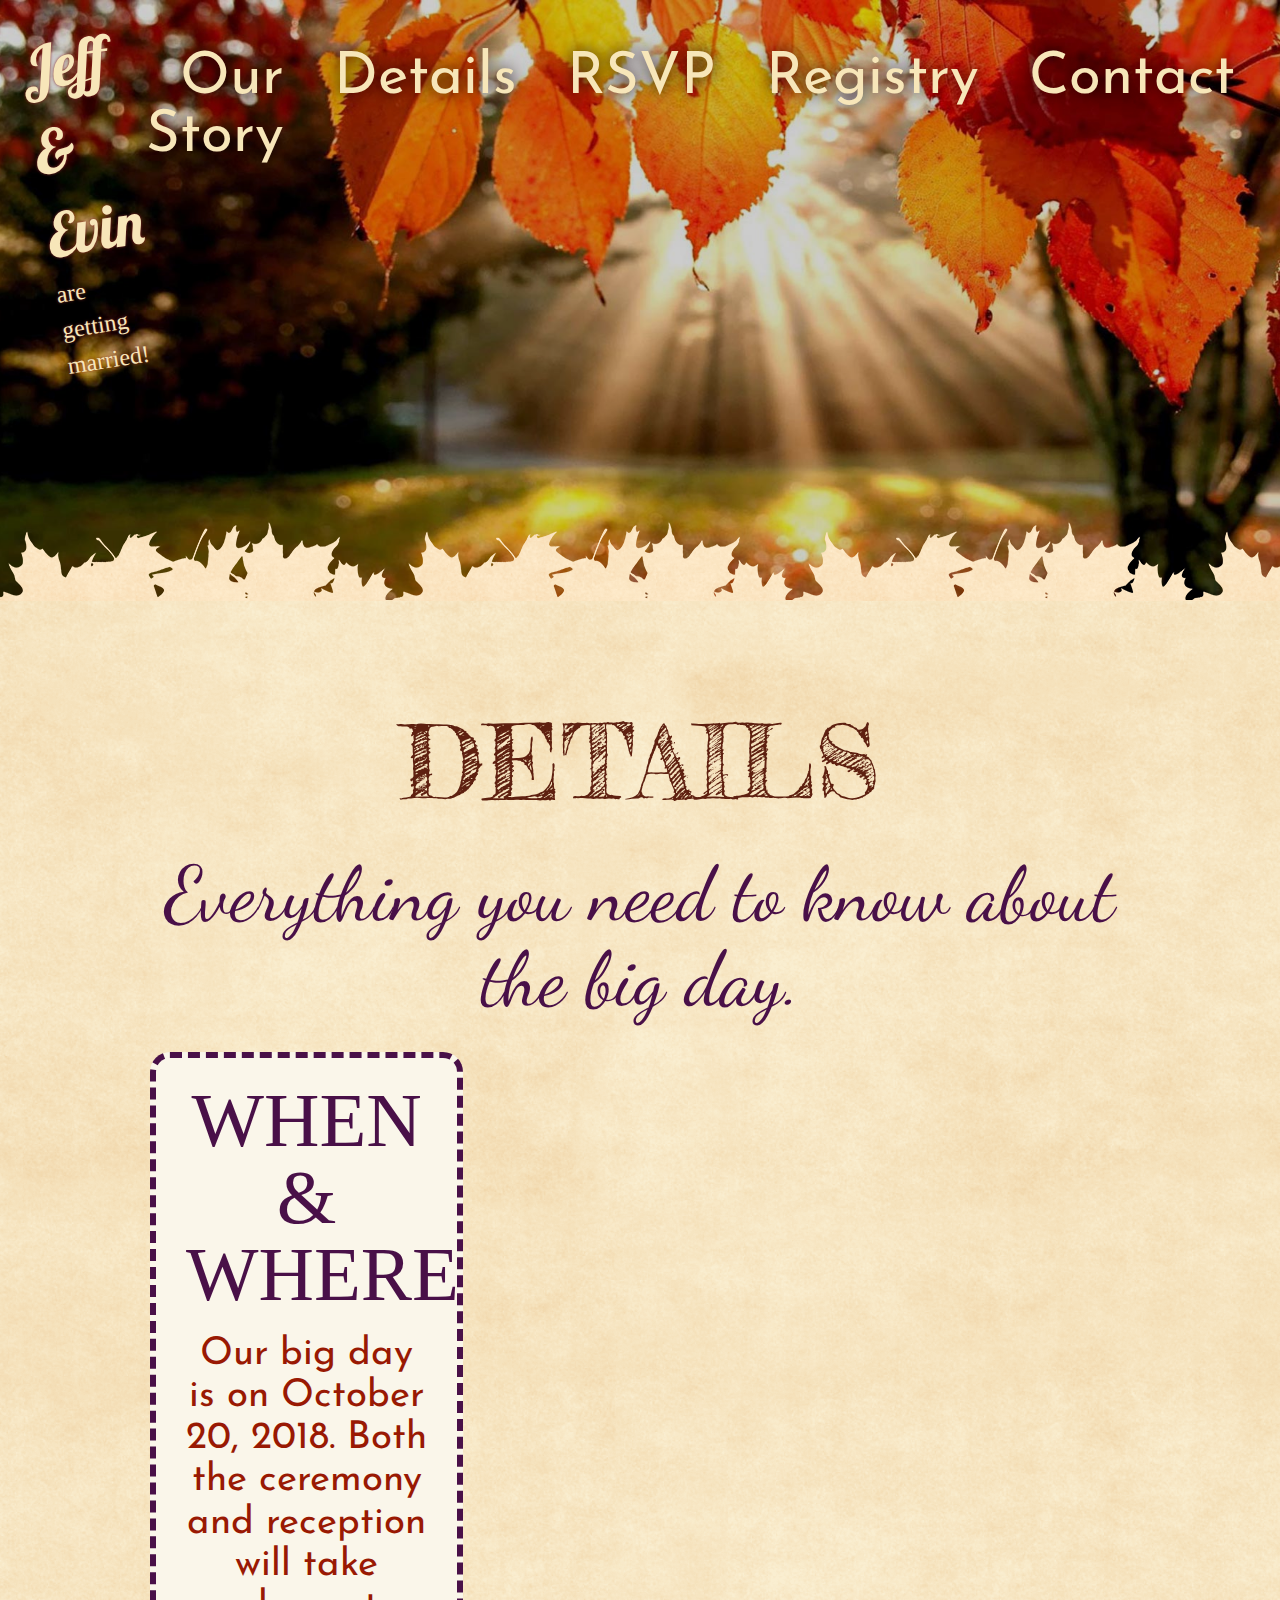
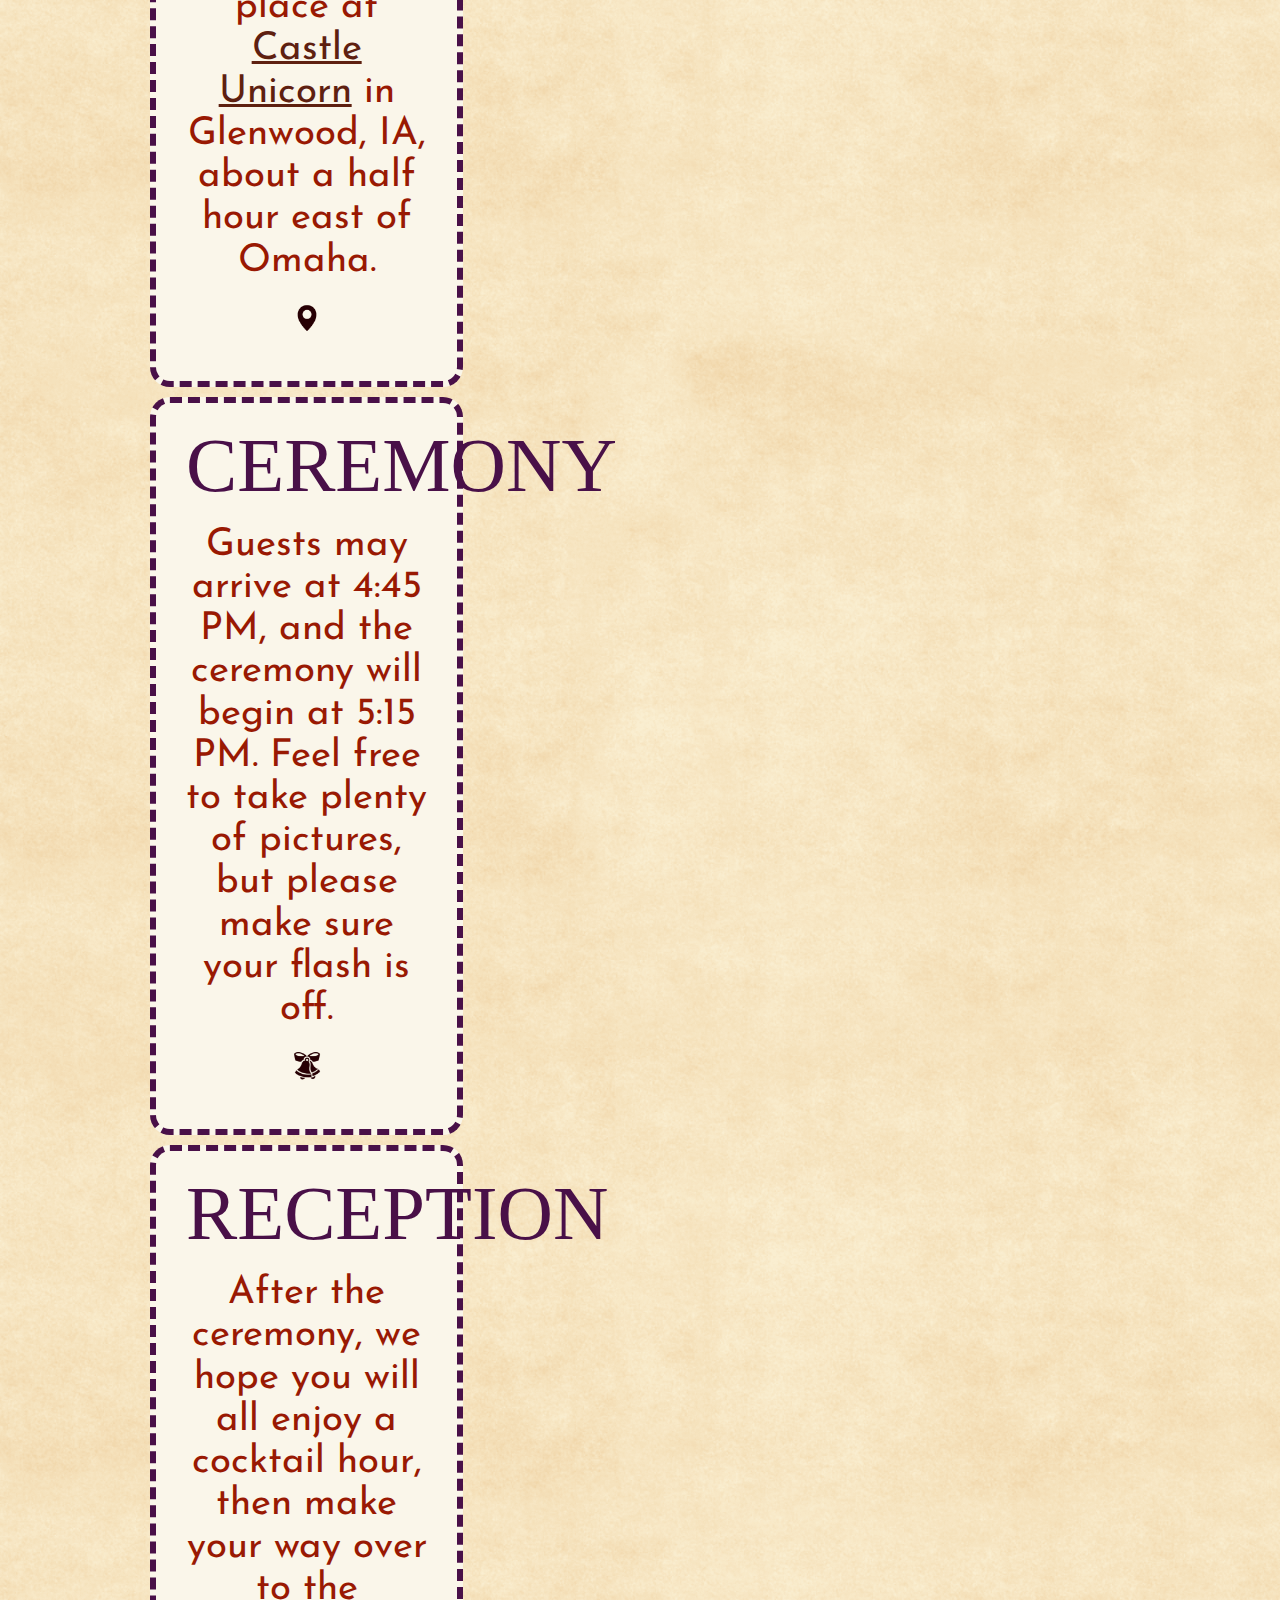
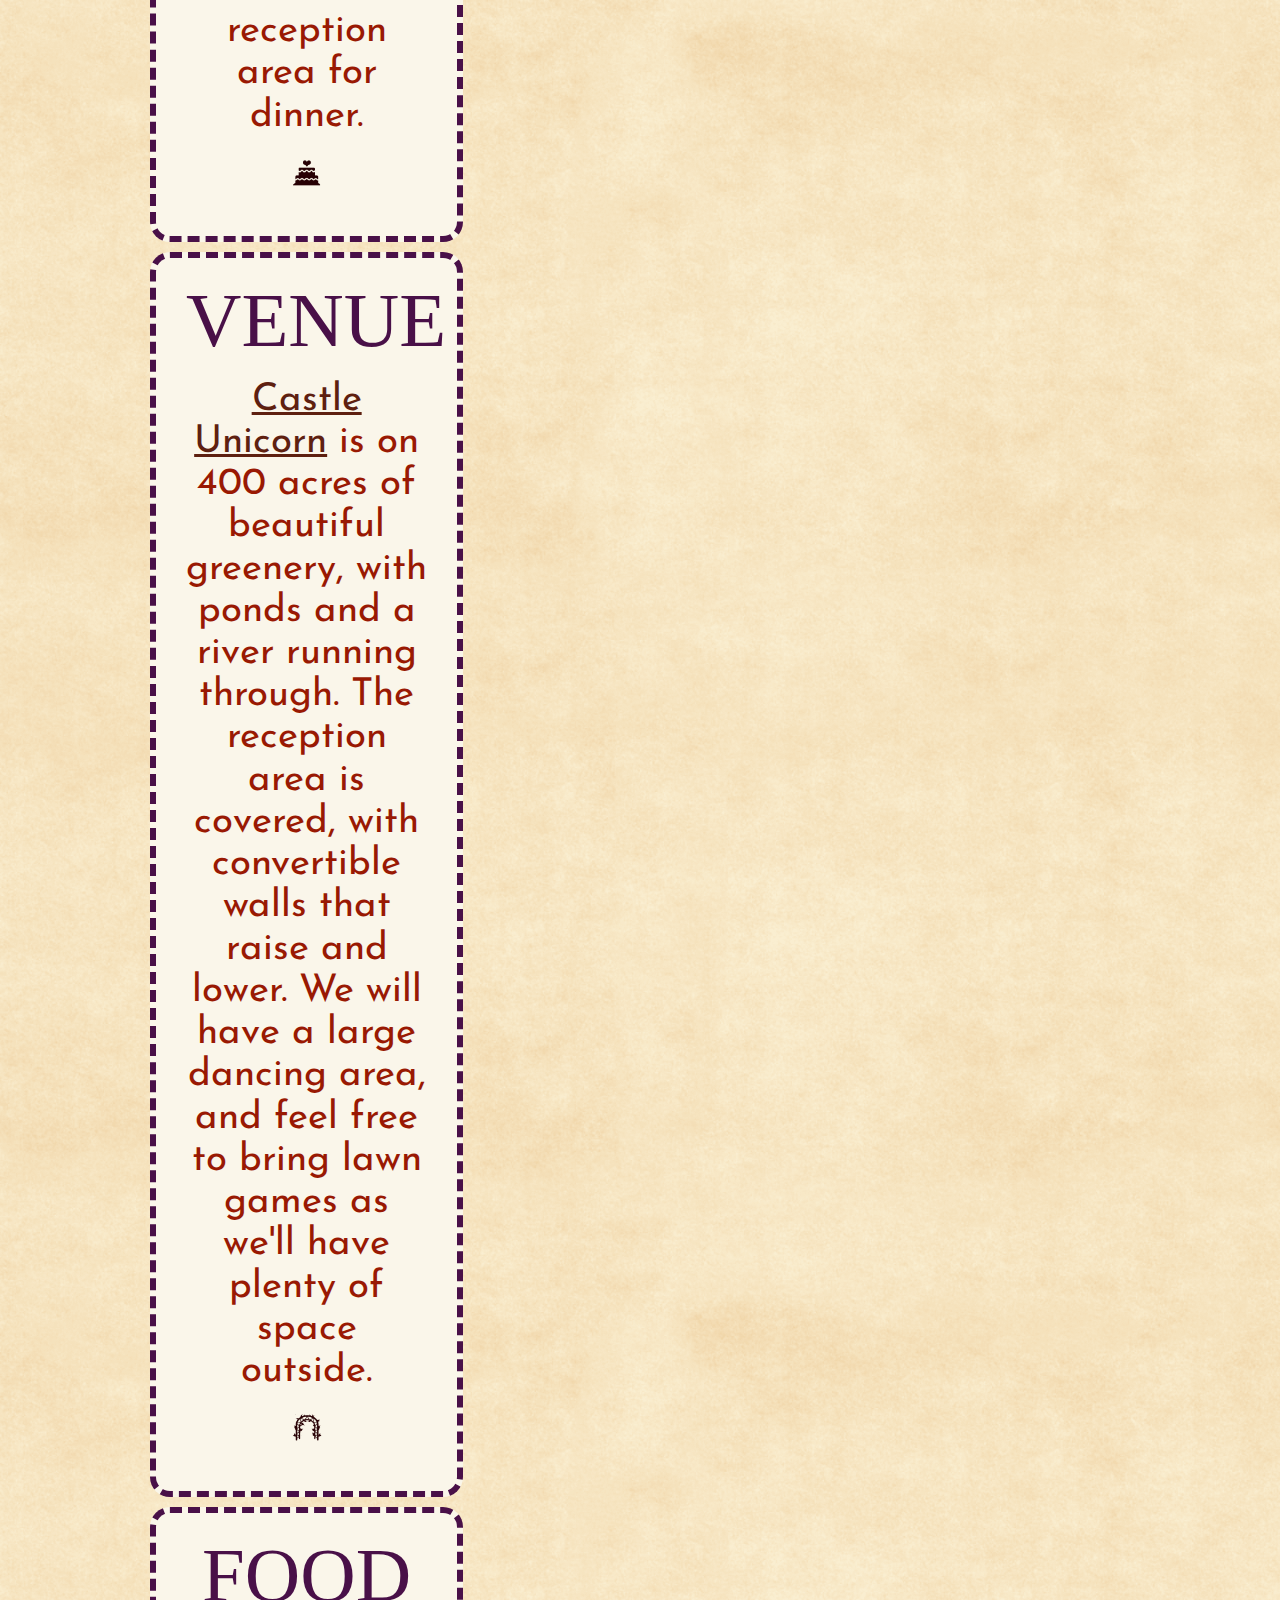
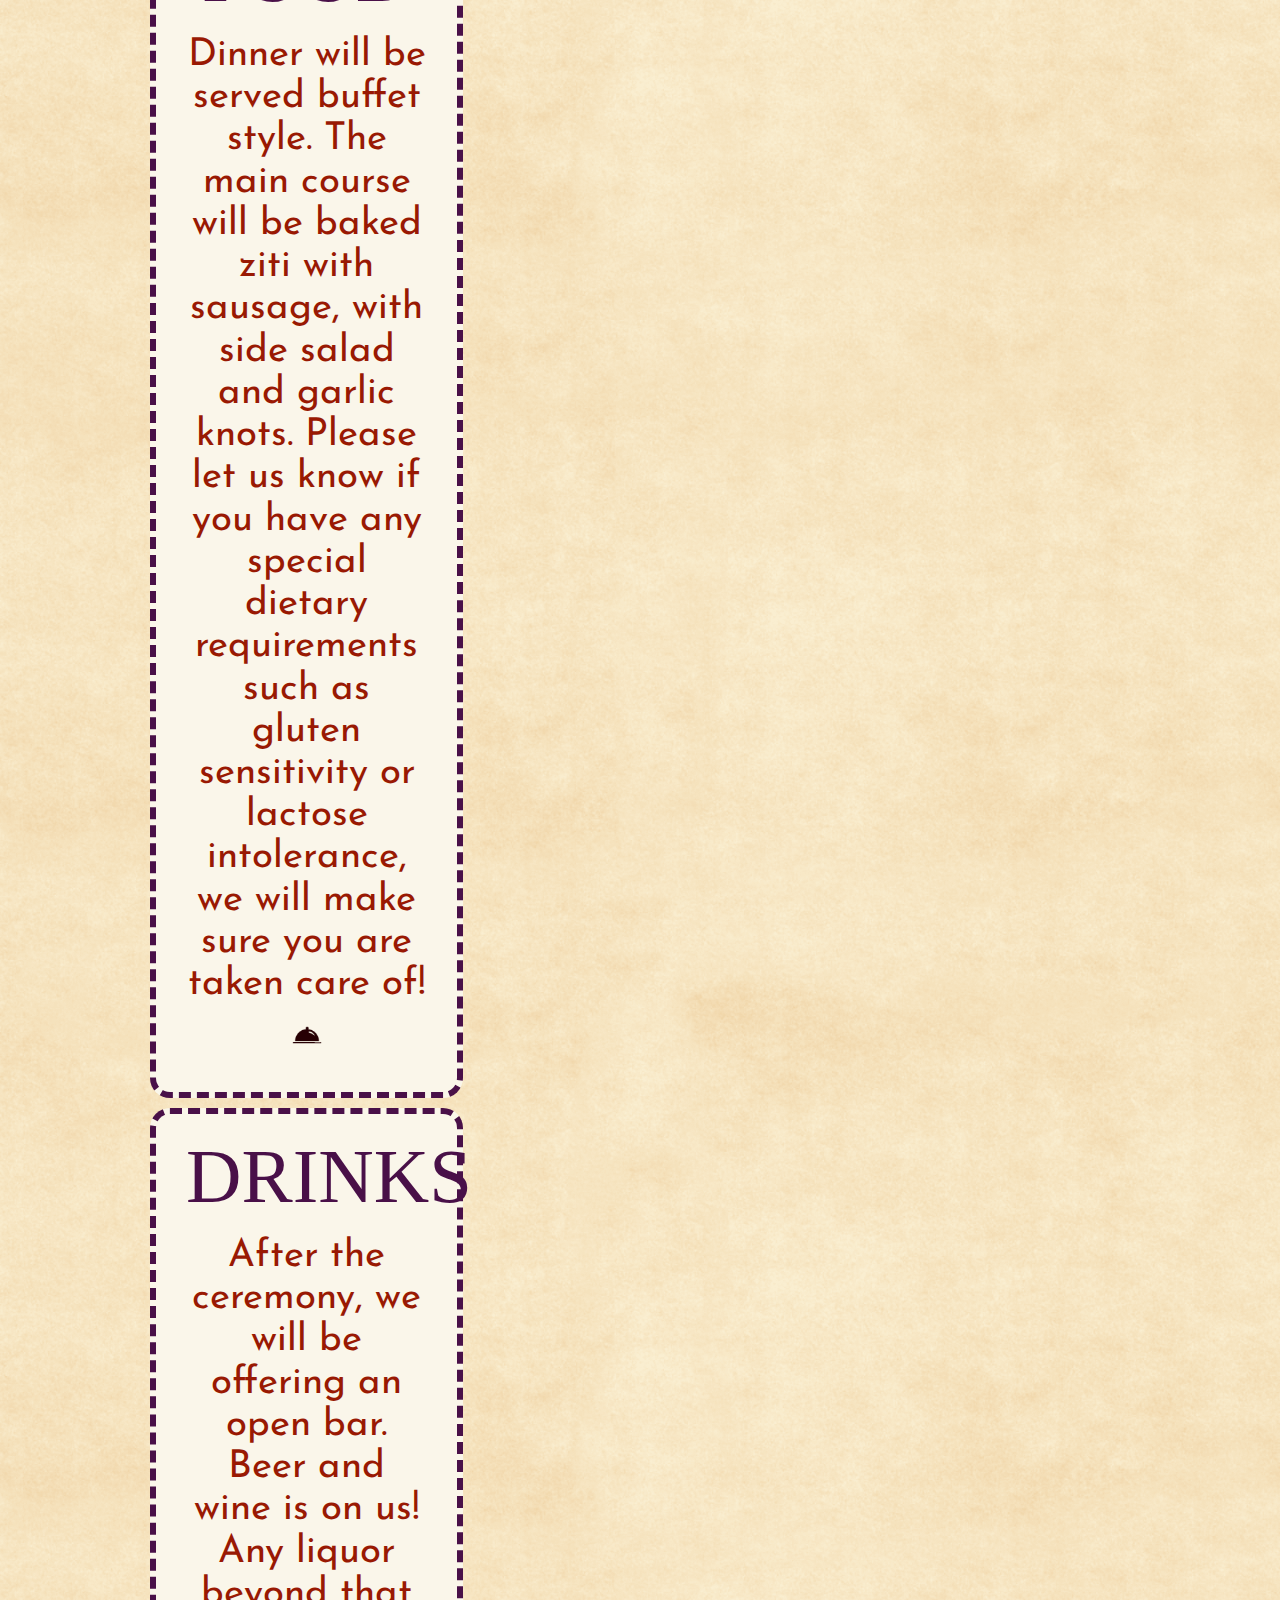
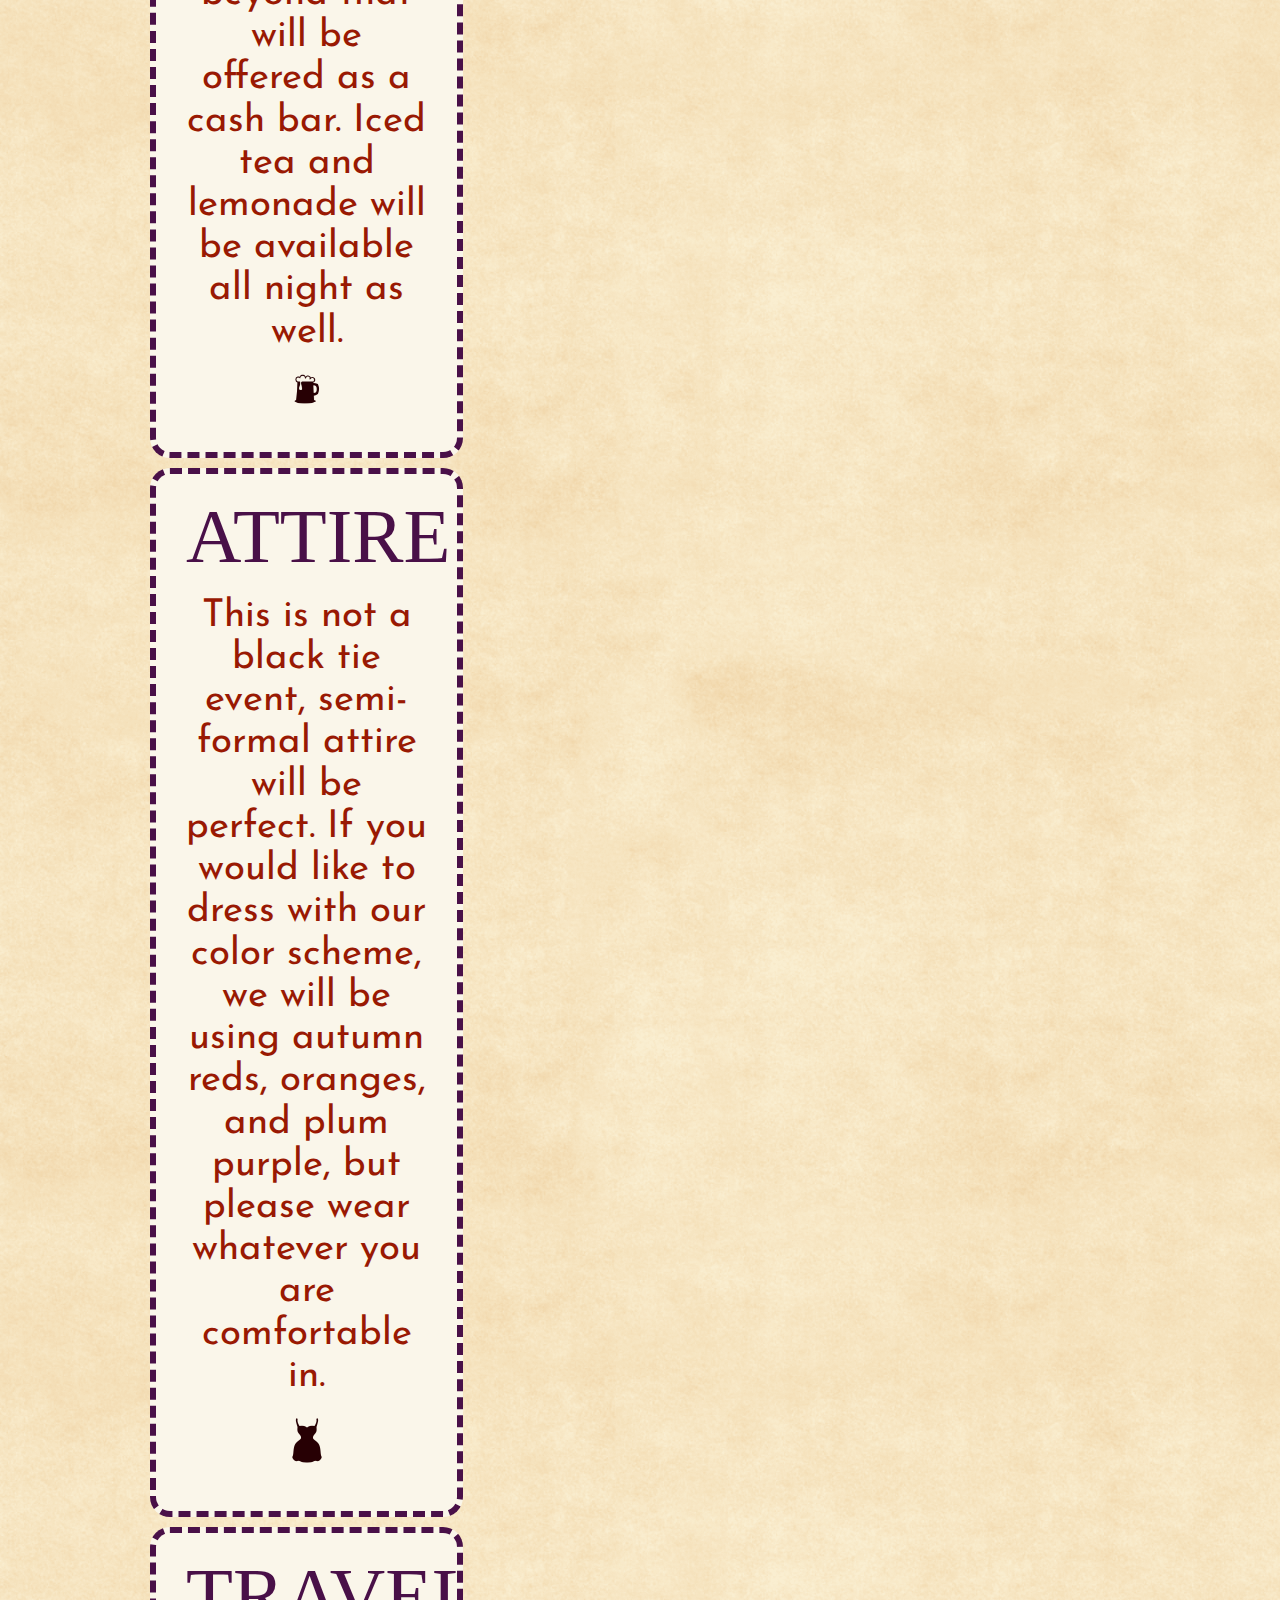
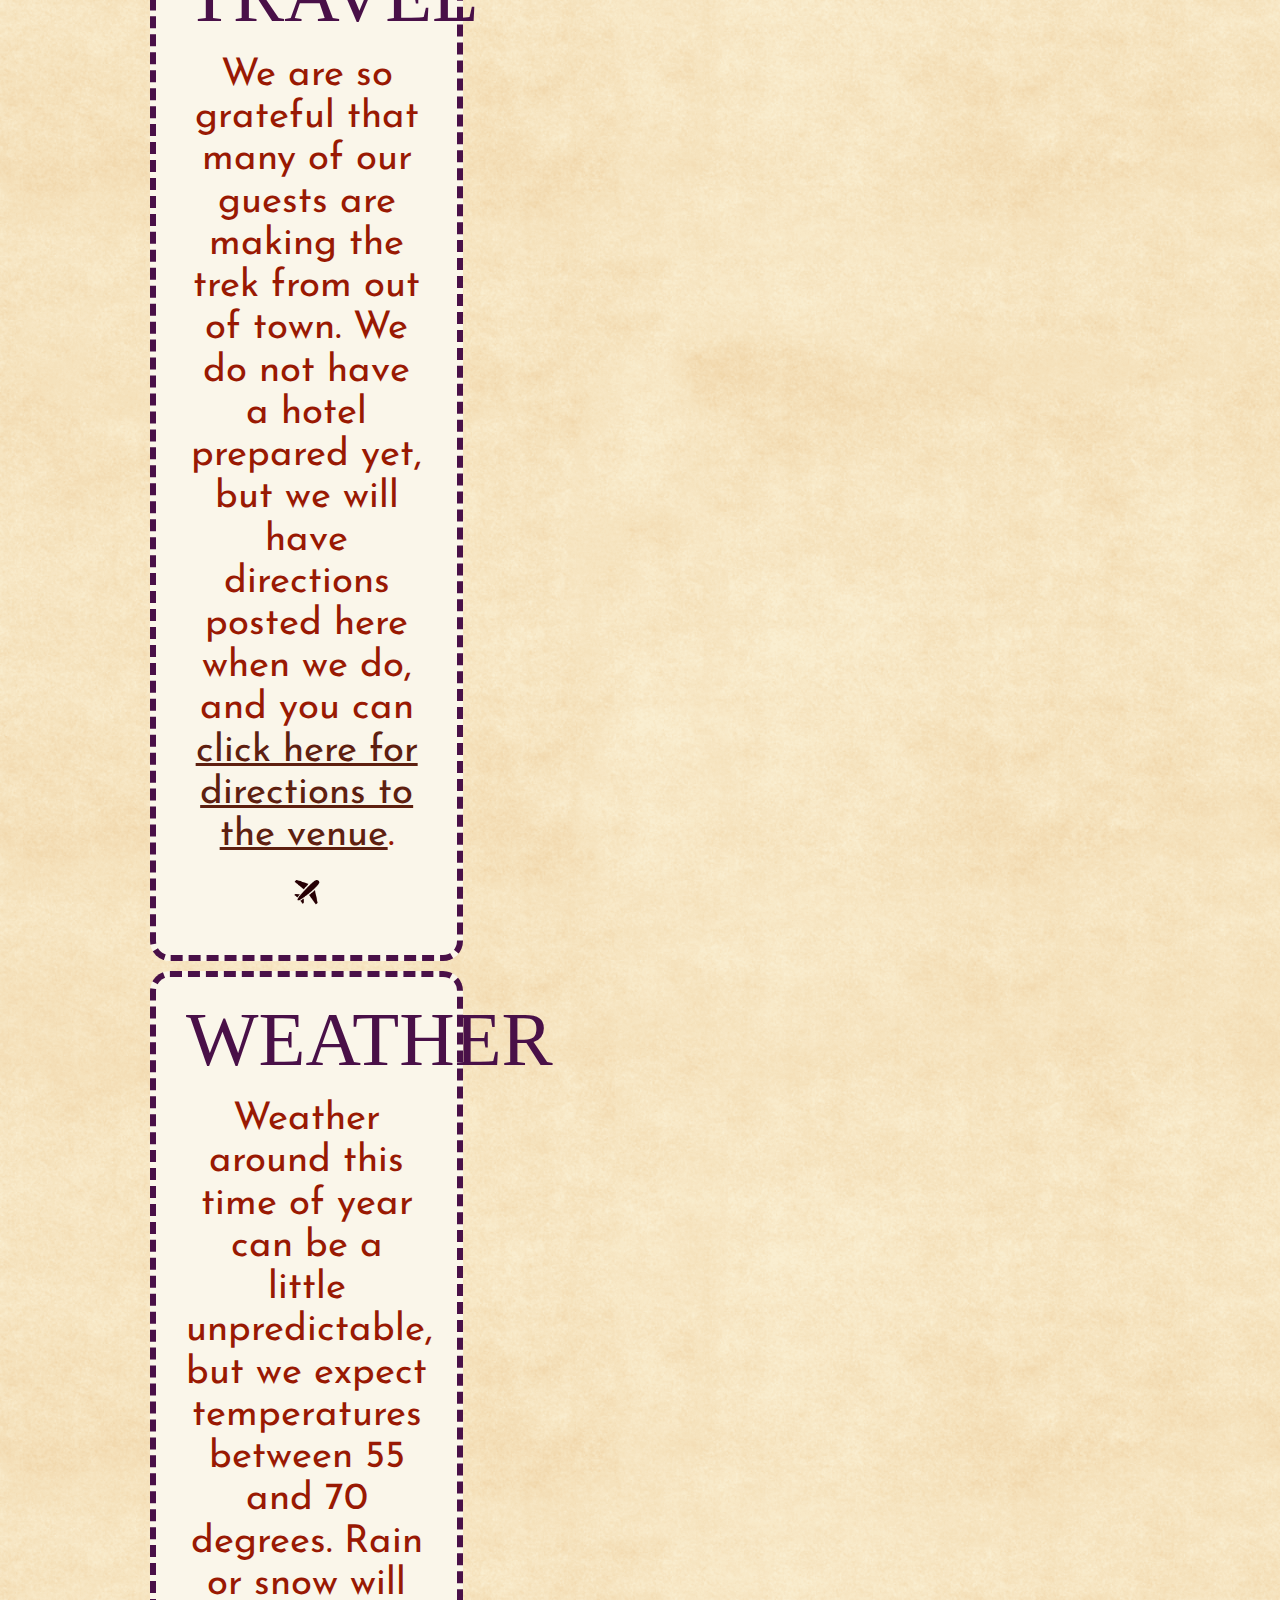
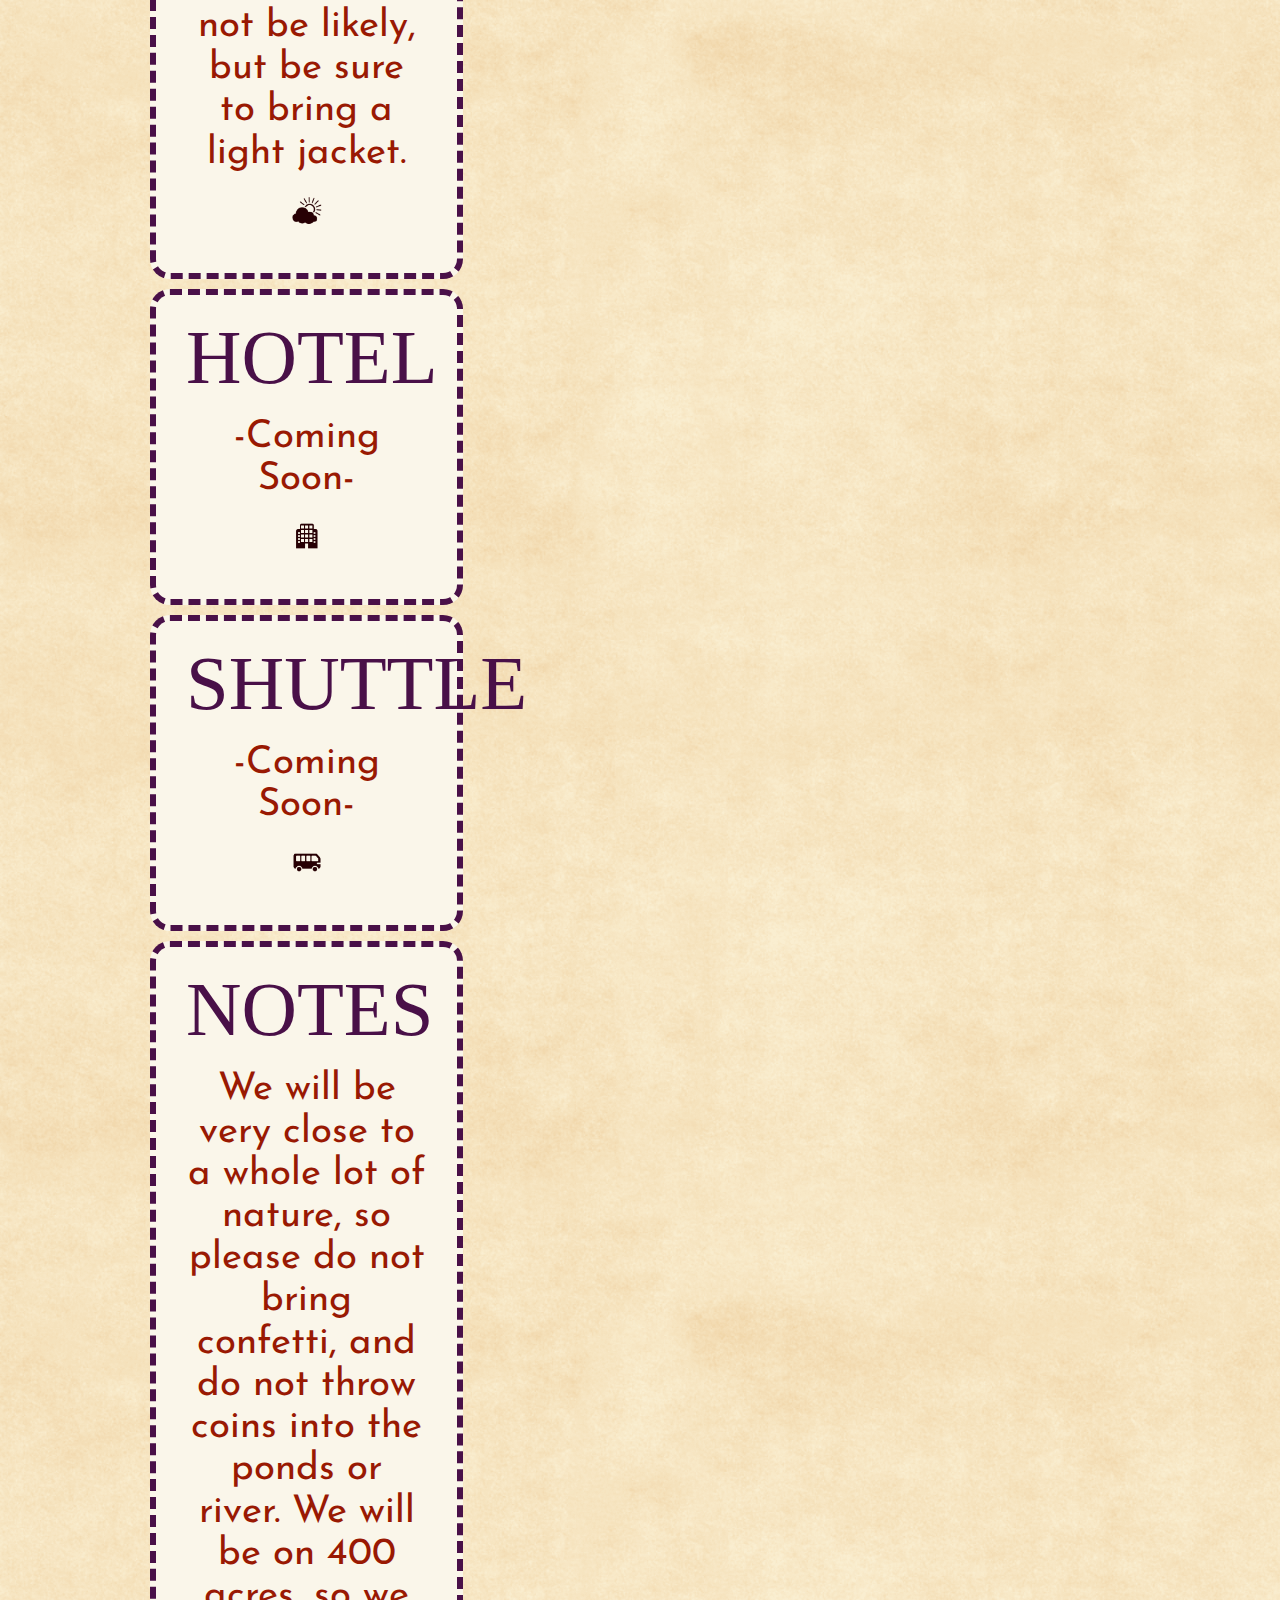
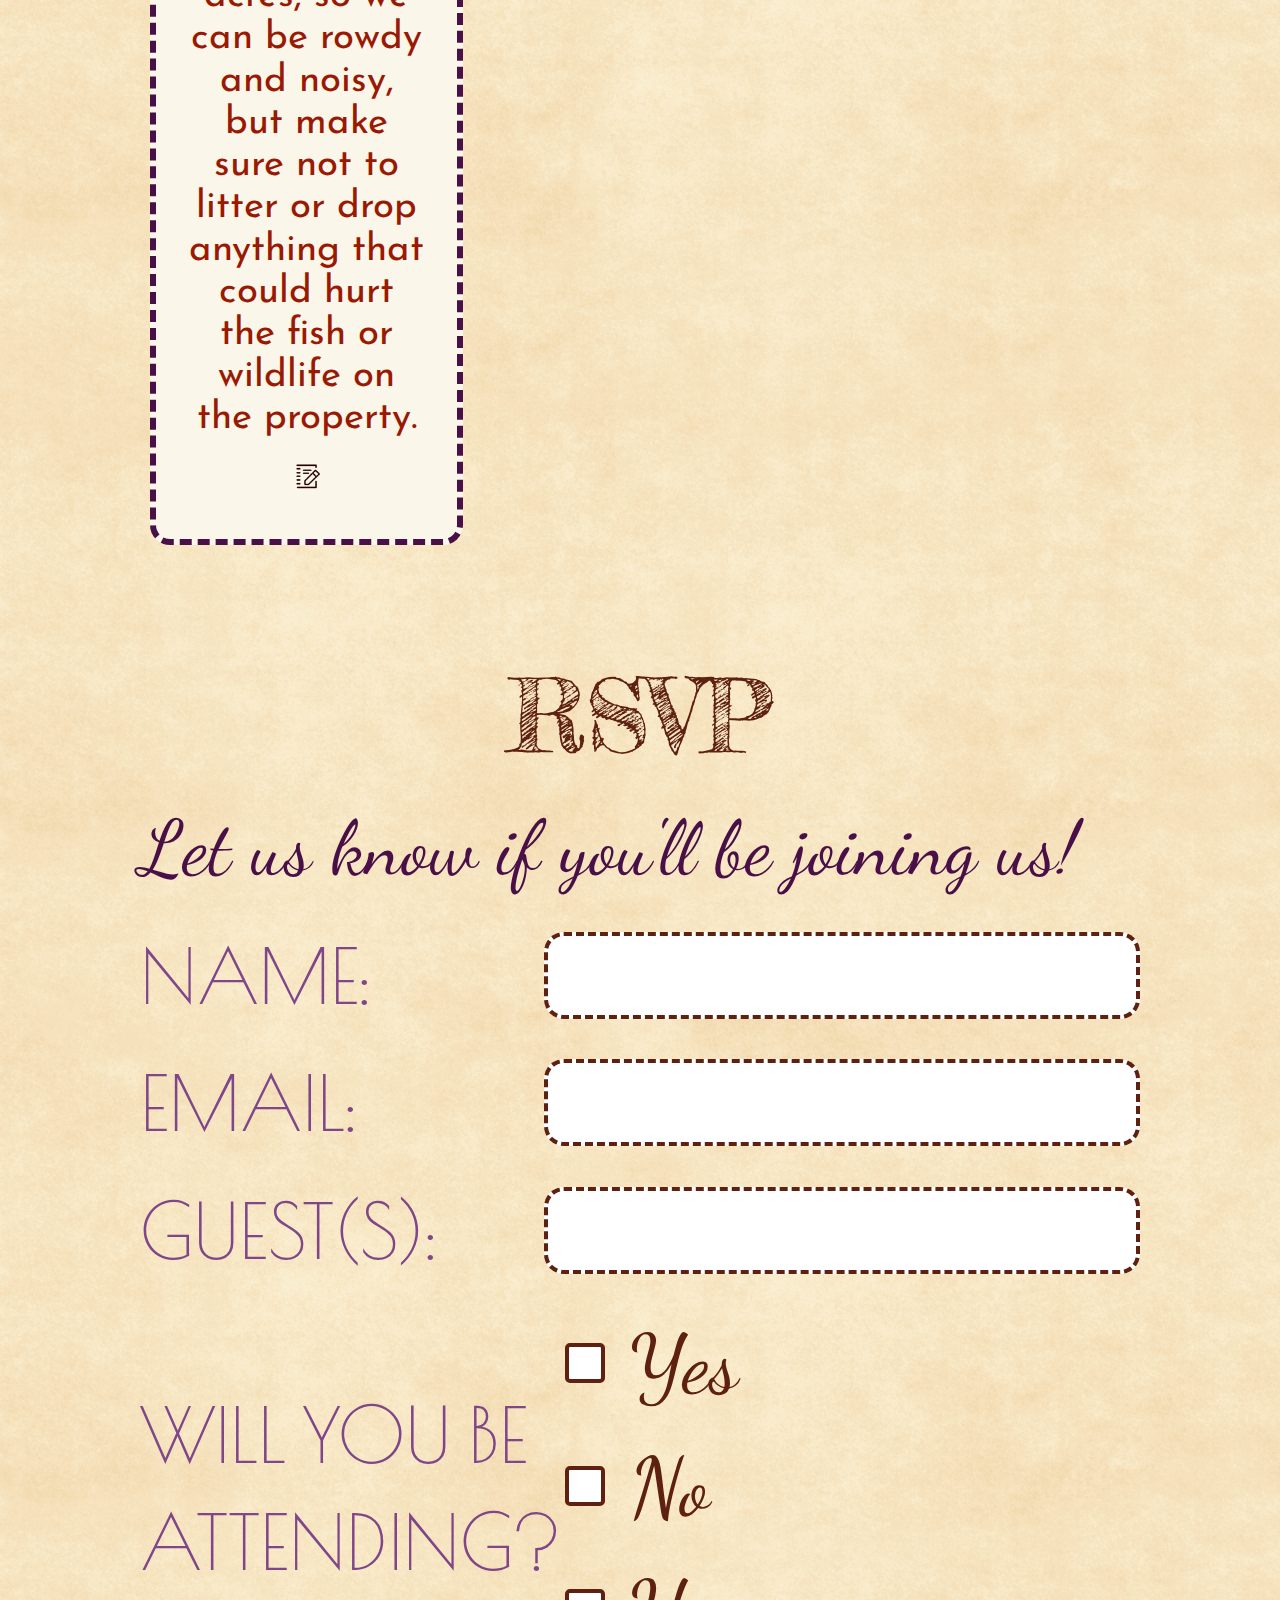
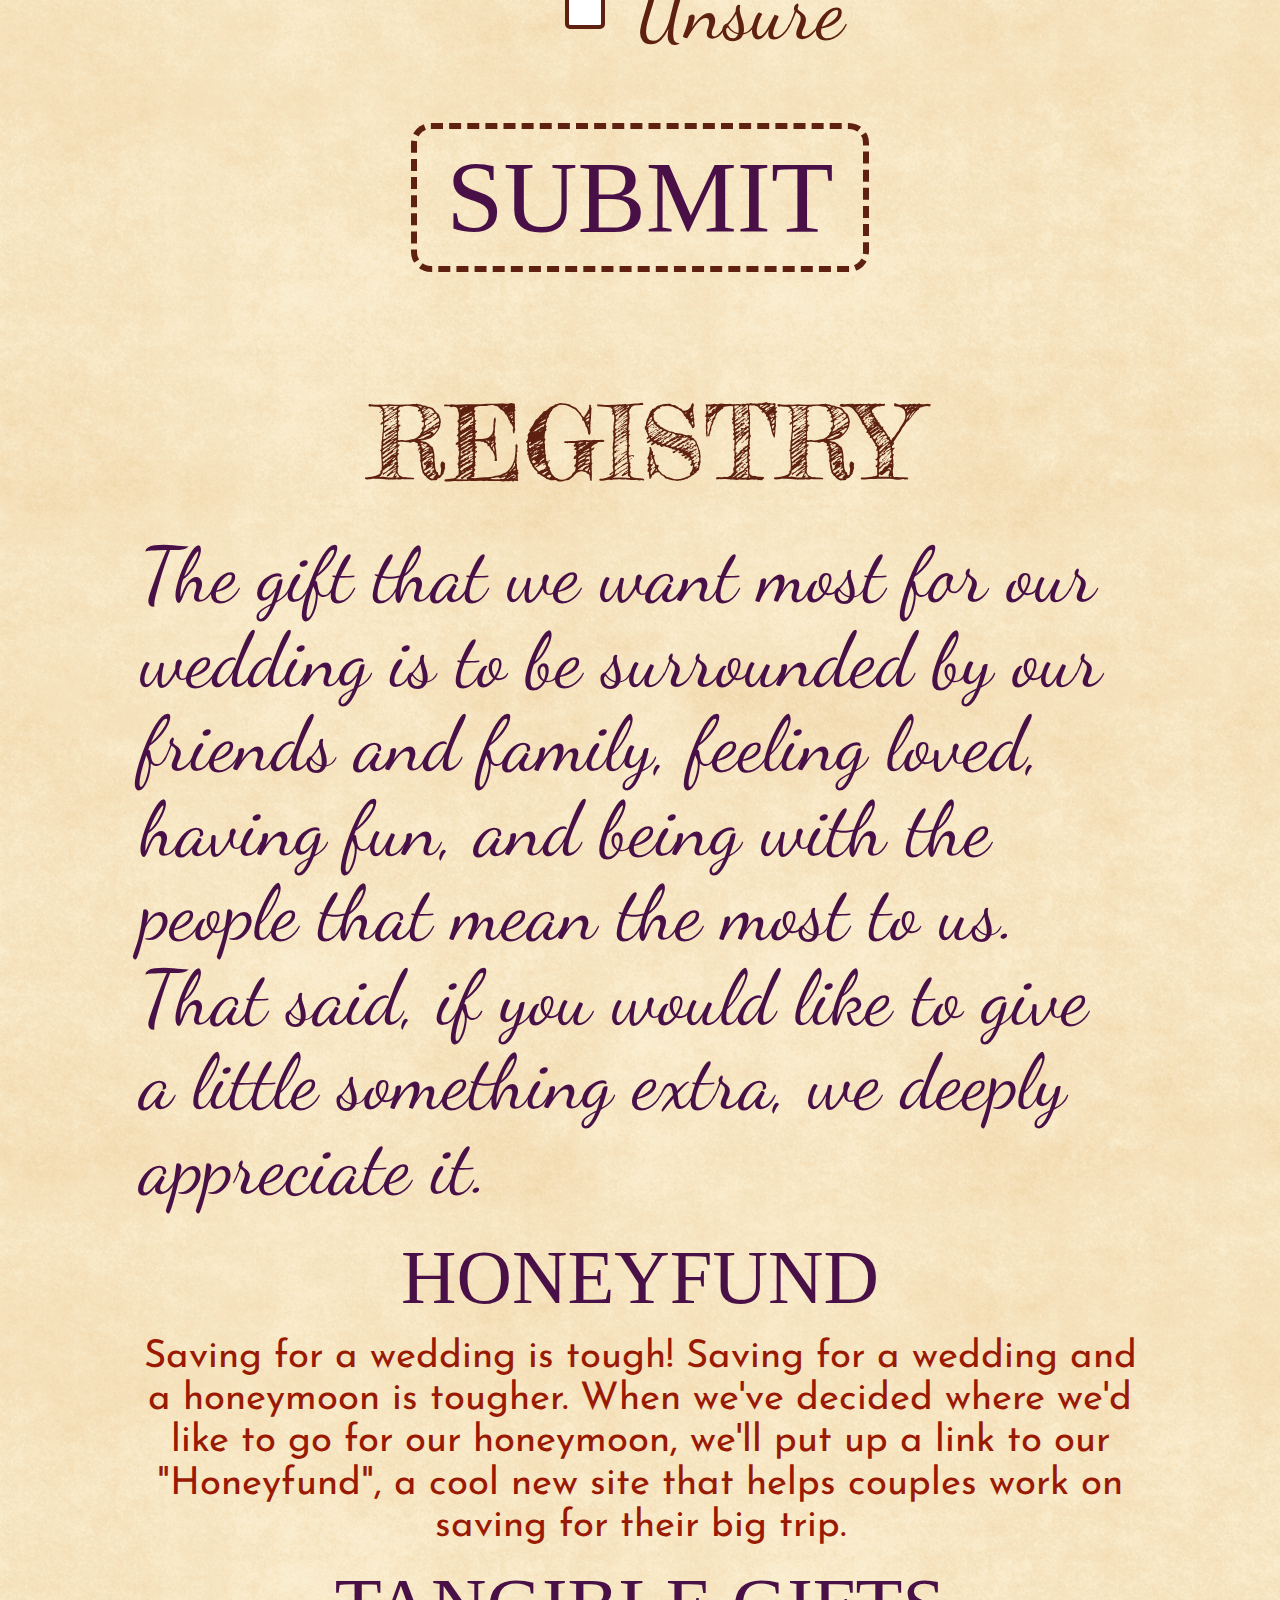
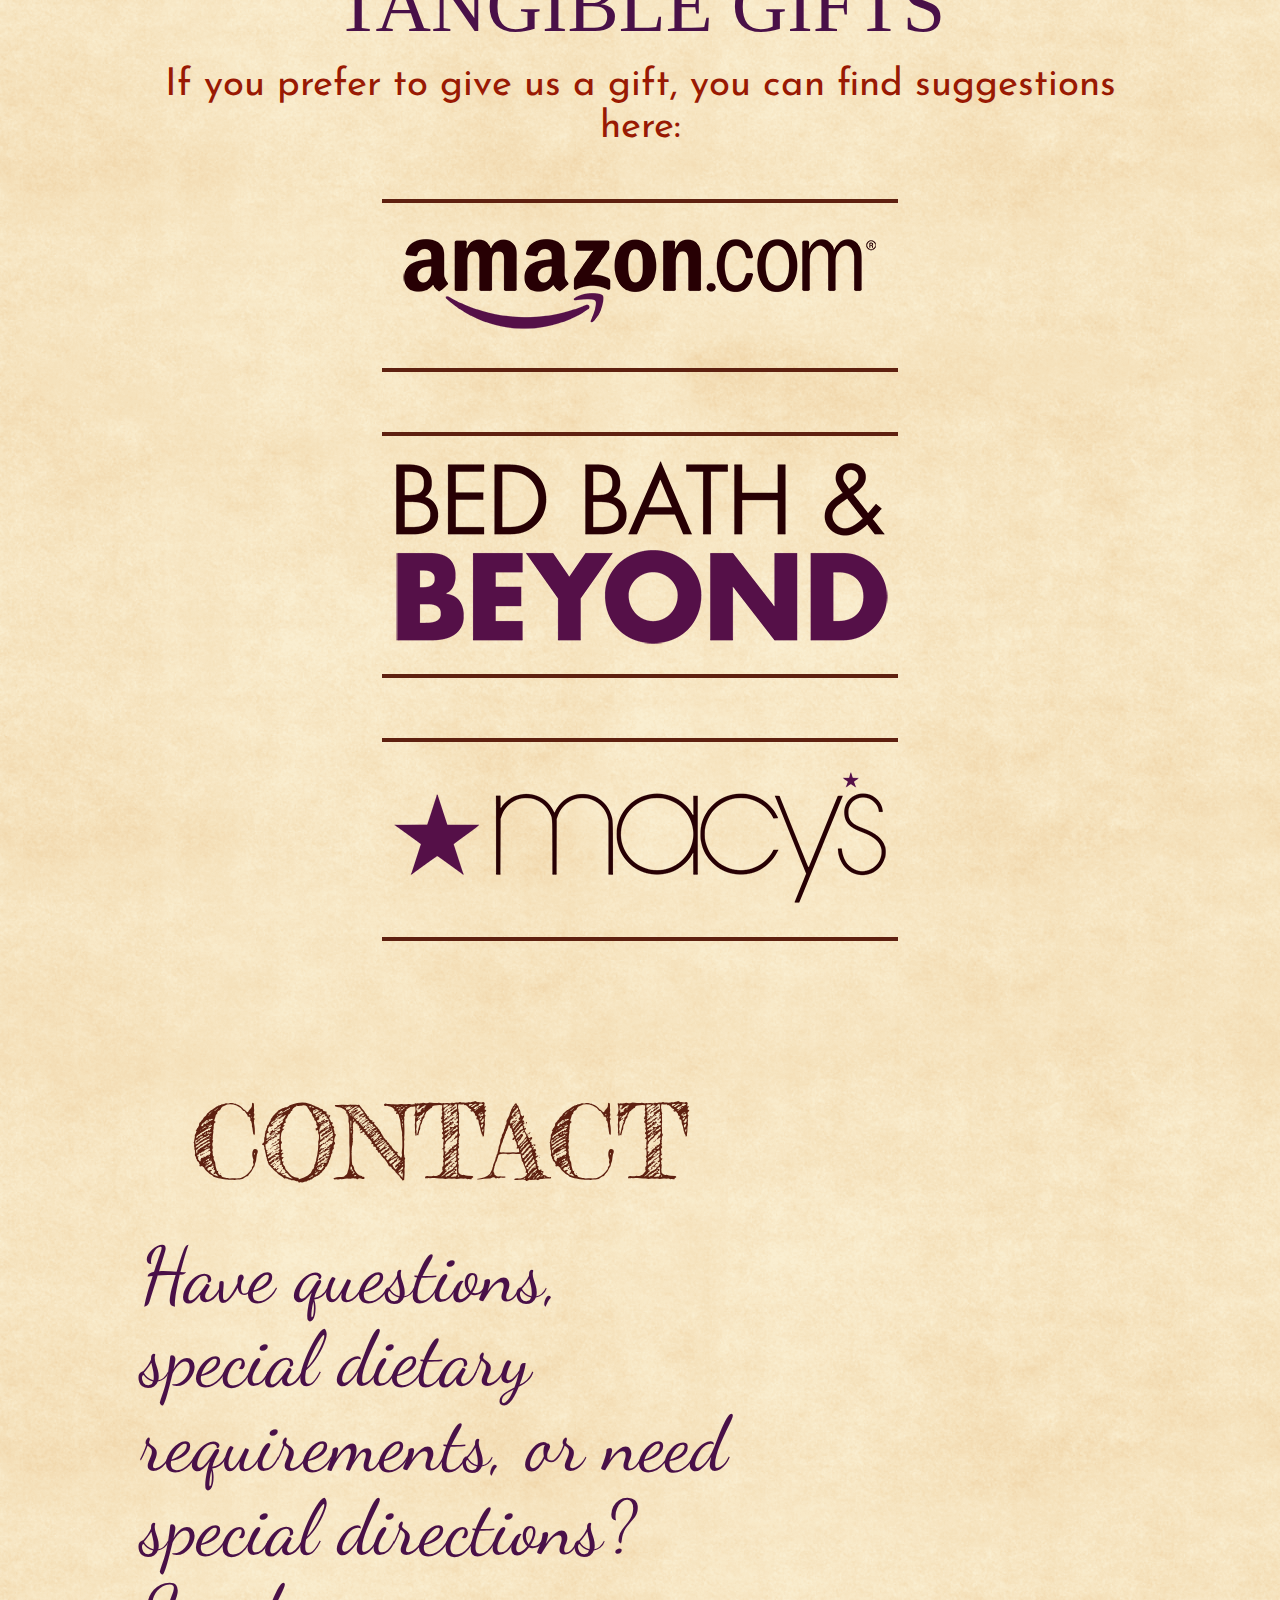
==== index.html @ 4eb25baf "Making mobile friendly." ====
<!DOCTYPE html>
<html>
<head>

	<title>Jeff and Evin are Getting Married!</title>

	<link rel="stylesheet" type="text/css" href="style.css">

	<link rel="shortcut icon" type="image/x-icon" href="assets/images/favicon.ico">

	<link href="https://fonts.googleapis.com/css?family=Josefin+Sans|Crushed|Poiret+One|Dancing+Script|Fredericka+the+Great|Homemade+Apple|Lobster" rel="stylesheet">

	<script src="https://ajax.googleapis.com/ajax/libs/jquery/3.1.0/jquery.min.js"></script>

	<script type="text/javascript" src="assets/scripts/smoothScroll.js"></script>

	<script type="text/javascript" src="assets/scripts/mobileNav.js"></script>

</head>
<body>

	<div class="header l-header">

		<div class="header__text l-header__text">

			<div class="logo l-logo">
				<h1><span>Jeff &amp; Evin</span> <br>are getting married!</h1>
			</div>

			<div class="burger l-burger js-burger">
				
				<a href="#">
					<svg height="34" width="53" viewBox="0 0 53 34" preserveAspectRatio="none">
					  <path d="M 5 2 L 50 2 S 55 5 50 8 L 5 8 S 0 5 5 2 M 5 14 L 50 14 S 55 17 50 20 L 5 20 S 0 17 5 14 M 5 26 L 50 26 S 55 29 50 32 L 5 32 S 0 29 5 26 Z" stroke-width="0" />
					</svg>
				</a>

			</div>

			<div class="navigation l-navigation js-mobileNav">

				<ul>

					<li>
						<a href="#" class="border--top">Our Story</a>
					</li>

					<li>
						<a href="#details">Details</a>
					</li>

					<li>
						<a href="#rsvp">RSVP</a>
					</li>

					<li>
						<a href="#registry">Registry</a>
					</li>

					<li>
						<a href="#contact">Contact</a>
					</li>

				</ul>

			</div>

		</div>

	</div>

	<div class="leafBorder l-leafBorder"></div>

	<div class="content l-content">

		<div class="story l-story" id="story">
		</div>

		<div class="details l-details" id="details">
				
			<div class="details__header l-details__header">
				<h1>Details</h1>

				<p class="accent">Everything you need to know about the big day.</p>
			</div>
				
			<ul>

				<li>
					<h2>When &amp; Where</h2>

					<p>Our big day is on October 20, 2018. Both the ceremony and reception will take place at <a href="https://www.castleunicorn.com/" target="_blank">Castle Unicorn</a> in Glenwood, IA, about a half hour east of Omaha.</p>

					<div class="icon l-icon">
						<img src="assets/images/icon_where.png">
					</div>
				</li>

				<li>
					<h2>Ceremony</h2>

					<p>Guests may arrive at 4:45 PM, and the ceremony will begin at 5:15 PM. Feel free to take plenty of pictures, but please make sure your flash is off.</p>

					<div class="icon l-icon">
						<img src="assets/images/icon_ceremony.png">
					</div>
				</li>

				<li>
					<h2>Reception</h2>

					<p>After the ceremony, we hope you will all enjoy a cocktail hour, then make your way over to the reception area for dinner.</p>

					<div class="icon l-icon">
						<img src="assets/images/icon_reception.png">
					</div>
				</li>

				<li>
					<h2>Venue</h2>

					<p><a href="https://www.castleunicorn.com/">Castle Unicorn</a> is on 400 acres of beautiful greenery, with ponds and a river running through. The reception area is covered, with convertible walls that raise and lower. We will have a large dancing area, and feel free to bring lawn games as we'll have plenty of space outside.</p>

					<div class="icon l-icon">
						<img src="assets/images/icon_venue.png">
					</div>
				</li>

				<li>
					<h2>Food</h2>

					<p>Dinner will be served buffet style. The main course will be baked ziti with sausage, with side salad and garlic knots. Please let us know if you have any special dietary requirements such as gluten sensitivity or lactose intolerance, we will make sure you are taken care of!</p>

					<div class="icon l-icon">
						<img src="assets/images/icon_food.png">
					</div>
				</li>

				<li>
					<h2>Drinks</h2>

					<p>After the ceremony, we will be offering an open bar. Beer and wine is on us! Any liquor beyond that will be offered as a cash bar. Iced tea and lemonade will be available all night as well.</p>

					<div class="icon l-icon">
						<img src="assets/images/icon_drinks.png">
					</div>
				</li>

				<li>
					<h2>Attire</h2>

					<p>This is not a black tie event, semi-formal attire will be perfect. If you would like to dress with our color scheme, we will be using autumn reds, oranges, and plum purple, but please wear whatever you are comfortable in.</p>

					<div class="icon l-icon">
						<img src="assets/images/icon_attire.png">
					</div>
				</li>

				<li>
					<h2>Travel</h2>

					<p>We are so grateful that many of our guests are making the trek from out of town. We do not have a hotel prepared yet, but we will have directions posted here when we do, and you can <a href="https://www.google.com/maps/dir//Castle+Unicorn,+Deacon+Road,+Pacific+Junction,+IA/@41.0591594,-95.8244684,13z/data=!3m1!4b1!4m8!4m7!1m0!1m5!1m1!1s0x87947e9ec05cf603:0x99a7e0fa7a784873!2m2!1d-95.789449!2d41.0591" target="_blank">click here for directions to the venue</a>.</p> 

					<div class="icon l-icon">
						<img src="assets/images/icon_travel.png">
					</div>
				</li>

				<li>
					<h2>Weather</h2>

					<p>Weather around this time of year can be a little unpredictable, but we expect temperatures between 55 and 70 degrees. Rain or snow will not be likely, but be sure to bring a light jacket.</p>

					<div class="icon l-icon">
						<img src="assets/images/icon_weather.png">
					</div>
				</li>

				<li>
					<h2>Hotel</h2>

					<p>-Coming Soon-</p>

					<div class="icon l-icon">
						<img src="assets/images/icon_hotel.png">
					</div>
				</li>

				<li>
					<h2>Shuttle</h2>

					<p>-Coming Soon-</p>

					<div class="icon l-icon">
						<img src="assets/images/icon_shuttle.png">
					</div>
				</li>

				<li>
					<h2>Notes</h2>

					<p>We will be very close to a whole lot of nature, so please do not bring confetti, and do not throw coins into the ponds or river. We will be on 400 acres, so we can be rowdy and noisy, but make sure not to litter or drop anything that could hurt the fish or wildlife on the property.</p>

					<div class="icon l-icon">
						<img src="assets/images/icon_notes.png">
					</div>
				</li>

			</ul>

		</div>

		<div class="rsvp l-rsvp" id="rsvp">

			<h1>RSVP</h1>

			<p class="accent">Let us know if you'll be joining us!</p>

			<form action="https://formspree.io/evin.grost@gmail.com" method="POST" id="rsvp-form">

				<input type="hidden" name="_next" value="thanks-rsvp.html" />

				<input type="hidden" name="_subject" value="New Wedding RSVP!" />

				<div class="l-question">
					<span>Name: </span>
					<input type="text" name="name" required>
				</div>

				<div class="l-question">
					<span>Email:</span>
					<input type="email" name="email" required>
				</div>

				<div class="l-question">
					<span>Guest(s):</span>
					<input type="text" name="guestName">
				</div>

				<div class="l-question">
					<span>Will you be attending?</span>

					<div class="radio l-radio">

						<div>
							<input type="radio" name="attending" value="Yes, attending." id="rsvp-yes" required>
							<label for="rsvp-yes">
								<span class="radio__label"> Yes</span>
							</label>
						</div>

						<div>
							<input type="radio" name="attending" value="No, not attending." id="rsvp-no">
							<label for="rsvp-no">
								<span class="radio__label"> No</span>
							</label>
						</div>

						<div>
							<input type="radio" name="attending" value="Not sure if I'm attending." id="rsvp-unsure">
							<label for="rsvp-unsure">
								<span class="radio__label"> Unsure</span>
							</label>
						</div>

					</div>

				</div>

				<input type="submit" value="Submit">
			</form>

		</div>

		<div class="registry l-registry" id="registry">

			<h1>Registry</h1>

			<p class="accent">The gift that we want most for our wedding is to be surrounded by our friends and family, feeling loved, having fun, and being with the people that mean the most to us. That said, if you would like to give a little something extra, we deeply appreciate it.</p>

			<h2>Honeyfund</h2>

			<p>Saving for a wedding is tough! Saving for a wedding and a honeymoon is tougher. When we've decided where we'd like to go for our honeymoon, we'll put up a link to our "Honeyfund", a cool new site that helps couples work on saving for their big trip.</p>

			<!-- <a href="#" class="honeyfund__button l-honeyfund__button">Honeyfund Us</a> -->

			<h2>Tangible Gifts</h2>

			<p>If you prefer to give us a gift, you can find suggestions here:</p>

			<div class="registry__links l-registry__links">

				<a href="https://www.amazon.com/wedding/share/jeff-evin">
					<img src="assets/images/logo_amazon.png">
				</a>

				<a href="#">
					<img src="assets/images/logo_bbb.png">
				</a>

				<a href="#">
					<img src="assets/images/logo_macys.png">
				</a>

			</div>

		</div>

		<div class="contact l-contact" id="contact">

			<h1>Contact</h1>

			<p class="accent">Have questions, special dietary requirements, or need special directions? Send us a message, we'll get back to you as soon as we can!</p>

			<form action="https://formspree.io/evin.grost@gmail.com" method="POST" id="contactUs">

				<input type="hidden" name="_next" value="thanks-contact.html" />

				<input type="hidden" name="_subject" value="New Wedding Message!" />

				<div class="l-question">
					<span>Name: </span>
					<input type="text" name="name" required>
				</div>

				<div class="l-question">
					<span>Email:</span>
					<input type="email" name="_replyto" required>
				</div>

				<div class="l-message">
					<span>Message:</span>

					<textarea form="contactUs" name="message" rows="6" required></textarea>

				</div>

				<input type="submit" value="Submit">
			</form>
		</div>

	</div>

	<div class="leafBorder--dark l-leafBorder--dark"></div>

	<div class="footer l-footer">

		<span>&copy;Jeff Brooks and Evin Grost 2017 | 
		<a href="#">Back to Top<svg height="18" width="20">
				<path d="M0 8 L4 8 L4 18 L10 18 L10 8 L14 8 L7 0 Z">
				</path>
			</svg>
		</a></span>
	</div>

</body>
</html>
---- style.css ----
/* apply a natural box layout model to all elements, but allowing components to change */
html {
  box-sizing: border-box; }

*, *:before, *:after {
  box-sizing: inherit; }

html, body, div, span, applet, object, iframe,
h1, h2, h3, h4, h5, h6, p, blockquote, pre,
a, abbr, acronym, address, big, cite, code,
del, dfn, em, img, ins, kbd, q, s, samp,
small, strike, strong, sub, sup, tt, var,
b, u, i, center,
dl, dt, dd, ol, ul, li,
fieldset, form, label, legend,
table, caption, tbody, tfoot, thead, tr, th, td,
article, aside, canvas, details, embed,
figure, figcaption, footer, header, hgroup,
menu, nav, output, ruby, section, summary,
time, mark, audio, video {
  margin: 0;
  padding: 0;
  border: 0;
  font-size: 100%;
  font: inherit;
  vertical-align: baseline; }

/* HTML5 display-role reset for older browsers */
article, aside, details, figcaption, figure,
footer, header, hgroup, menu, nav, section {
  display: block; }

body {
  line-height: 1; }

ol, ul {
  list-style: none; }

blockquote, q {
  quotes: none; }

blockquote:before, blockquote:after,
q:before, q:after {
  content: '';
  content: none; }

table {
  border-collapse: collapse;
  border-spacing: 0; }

input[type=button] {
  -moz-appearance: none;
  -webkit-appearance: none; }

a {
  color: inherit;
  text-decoration: none; }

img {
  width: 100%; }

.l-header {
  overflow: hidden; }

.l-header__text {
  display: flex;
  justify-content: space-between;
  padding: 20px;
  min-height: 775px;
  position: relative; }

.l-burger {
  display: block;
  position: relative;
  z-index: 7;
  max-height: 100px; }

.l-logo {
  display: block;
  max-width: 75%;
  line-height: 1.5em;
  transform: rotate(-9deg);
  position: relative;
  z-index: 3;
  max-height: 80px;
  overflow: visible; }

.l-burger svg {
  display: block;
  width: 125px;
  height: auto; }

@media (min-width: 1200px) {
  .l-header__text {
    min-height: 600px; } }
.l-leafBorder::before {
  display: block;
  height: 80px;
  margin-top: -79px;
  padding-bottom: 80px;
  position: relative;
  z-index: 5; }

.l-leafBorder--dark::before {
  display: block;
  height: 50px;
  margin-top: -80px;
  padding-bottom: 50px;
  position: relative;
  z-index: 5; }

.l-navigation {
  position: absolute;
  right: -220px;
  top: 0;
  transition: all 0.2s linear; }

.l-navigation ul {
  min-height: 775px;
  min-width: 38vw;
  padding-top: 120px; }

.l-navigation ul li a {
  display: block;
  padding: 30px 25px; }

@media (min-width: 550px) {
  .l-navigation {
    right: -350px; } }
@media (min-width: 800px) {
  .l-navigation {
    right: -400px; } }
@media (min-width: 1024px) {
  .l-burger {
    display: none; }

  .l-navigation {
    position: static; }

  .l-navigation ul {
    min-height: auto;
    min-width: auto;
    padding-top: 0px;
    display: flex; }

  .l-navigation ul li a {
    display: inline-block; } }
.l-content {
  padding: 30px 25px 125px; }

.l-content h1 {
  margin-top: 80px;
  margin-bottom: 40px; }

.l-content h2 {
  margin-bottom: 20px; }

.l-content p {
  margin-bottom: 20px; }

.l-content .accent {
  margin-bottom: 30px; }

@media (min-width: 450px) {
  .l-content {
    padding: 30px 50px 125px; } }
@media (min-width: 800px) {
  .l-content {
    padding: 30px 70px 125px; } }
@media (min-width: 1024px) {
  .l-content {
    max-width: 1000px;
    margin: 0px auto;
    padding: 30px 0px 150px; } }
input[type="text"],
input[type="email"] {
  display: inline-block;
  width: 65%;
  padding: 10px 20px; }

textarea {
  display: inline-block;
  width: 100%;
  resize: vertical; }

form {
  text-align: center; }

form span {
  display: inline-block;
  width: 40%;
  margin-right: 40px;
  text-align: left; }

.l-question {
  display: flex;
  align-items: center;
  margin-bottom: 20px; }

.l-radio {
  display: flex;
  flex-direction: column;
  text-align: left;
  flex-grow: 1;
  padding-left: 10px; }

.l-radio > div {
  flex-grow: 1; }

.l-radio label {
  display: block;
  position: relative;
  padding-left: 40px;
  min-width: 100%; }

.l-radio span::before,
.l-radio span::after {
  content: "";
  position: absolute;
  top: -5px;
  bottom: 0;
  margin: auto; }

.l-radio span::before {
  left: -25px;
  width: 40px;
  height: 40px; }

.l-radio span::after {
  left: -15px;
  width: 20px;
  height: 20px; }

form input[type="submit"] {
  margin-top: 30px; }

.l-message {
  text-align: left; }

.l-message span {
  margin-bottom: 15px; }

.l-icon {
  max-width: 100px;
  display: block;
  margin: 0px auto; }

.l-details ul li {
  margin: 80px 0px;
  padding: 30px; }

@media (min-width: 1024px) {
  .l-details ul {
    align-items: stretch; }

  .l-details ul li {
    display: flex;
    flex-direction: column;
    justify-content: center;
    width: calc(33.333% - 20px);
    padding: 25px 30px;
    margin: 10px;
    min-height: 300px; }

  .l-detail__group {
    padding: 20px; }

  .l-icon {
    max-width: 30px;
    display: block;
    margin: 0px auto 20px; } }
.l-rsvp {
  margin: 120px 0px; }

.l-contact form {
  margin: 80px 0px; }

.l-contact .l-question span {
  width: 25%; }

.l-contact .l-question input {
  width: 75%; }

@media (min-width: 1200px) {
  .l-contact {
    max-width: 600px; }

  .l-contact textarea {
    min-height: 200px; } }
.l-registry {
  text-align: center;
  margin: 120px 0px; }

.l-honeyfund__button {
  display: inline-block;
  margin-bottom: 70px; }

.l-registry__links a {
  display: inline-block;
  max-width: 65%;
  padding: 25px 8px;
  align-items: center;
  margin: 30px 0px; }

@media (max-width: 375px) {
  .l-registry__links {
    display: block; }

  .l-registry__links a {
    margin: 20px auto;
    max-width: 80%; } }
.l-footer {
  padding: 30px; }

.l-footer svg {
  display: inline-block;
  padding-left: 5px; }

.header {
  background-color: rgba(0, 0, 0, 0.5);
  background-image: url("assets/images/1920x1500.jpg");
  background-position: top;
  background-repeat: no-repeat;
  background-attachment: fixed;
  background-size: auto 775px; }

.header__text {
  background-color: rgba(0, 0, 0, 0.2); }

.logo {
  font-family: "Homemade Apple", cursive;
  font-size: 5vw;
  color: #f7e6b9;
  text-shadow: 0px 0px 3px #8a2b2a; }

.logo h1 span {
  font-family: "Lobster", cursive;
  font-size: 10vw;
  line-height: 1.4em; }

svg {
  fill: #f7e6b9; }

@media (min-width: 1024px) {
  .logo {
    font-size: 2vw; }

  .logo h1 span {
    font-size: 5vw; } }
@media (min-width: 1200px) {
  .logo {
    font-size: 24px; }

  .logo h1 span {
    font-size: 60px; } }
.leafBorder::before {
  content: "";
  background-color: transparent;
  background-image: url("assets/images/leaf-border.png");
  background-repeat: repeat-x; }

.leafBorder--dark::before {
  content: "";
  background-color: transparent;
  background-image: url("assets/images/leaf-border-bottom.png");
  background-repeat: repeat-x; }

.navigation ul {
  background-color: #491048;
  text-align: right;
  color: #f7e6b9;
  font-family: "Josefin Sans", serif;
  font-size: 58px; }

.navigation ul li {
  border-bottom: 4px dashed #f7e6b9; }

.border--top {
  border-top: 4px dashed #f7e6b9; }

@media (min-width: 1024px) {
  .border--top {
    border-top: none; }

  .navigation ul li {
    border-bottom: none; }

  .navigation ul {
    background-color: transparent;
    text-shadow: 0px 0px 15px #1f0005; }

  .navigation ul li a {
    transition: all 0.2s ease; }

  .navigation ul li a:hover {
    color: #491048;
    text-shadow: 0px 0px 15px #f7e6b9; } }
.content {
  background-color: #f7e6b9;
  background-image: url("assets/images/parchment.png");
  background-repeat: repeat; }

.content h1 {
  font-family: "Fredericka the Great", cursive;
  font-size: 8vw;
  text-align: center;
  color: #5e2010;
  text-transform: uppercase; }

.content h2 {
  font-family: "Crushed", cursive;
  color: #491048;
  text-transform: uppercase;
  font-size: 6vw;
  text-align: center; }

.content p {
  font-family: "Josefin Sans", serif;
  color: #991903;
  font-size: 3vw;
  text-align: center;
  line-height: 1.1em; }

.content p.accent {
  font-family: "Dancing Script", cursive;
  font-size: 6vw;
  color: #491048;
  text-align: left; }

.content a {
  text-decoration: underline;
  color: #5e2010; }

.content span {
  text-transform: uppercase;
  font-family: "Poiret One", cursive;
  font-size: 1.5em;
  line-height: 1.4em;
  color: #7f4689; }

@media (min-width: 1024px) {
  body {
    background-color: #f7e6b9;
    background-image: url("assets/images/parchment.png");
    background-repeat: repeat; }

  .content {
    background: none; } }
form {
  font-size: 4vw; }

input[type="text"],
input[type="email"],
textarea {
  border-radius: 20px;
  border: 4px dashed #5e2010;
  font-size: 4vw;
  color: #491048; }

input[type="text"]:focus,
input[type="email"]:focus,
textarea:focus {
  border: 4px solid #5e2010;
  outline: none; }

.radio span {
  font-family: "Dancing Script", cursive;
  font-size: 1.6em;
  line-height: 1.5em;
  color: #5e2010;
  text-transform: none; }

.radio span:hover {
  cursor: pointer; }

.radio span::before {
  border: 4px solid #5e2010;
  background-color: white;
  border-radius: 5px; }

.radio span::after {
  border-radius: 3px;
  background-color: #5e2010;
  opacity: 0; }

input[type="radio"]:checked + label span::after {
  opacity: 1;
  background-color: #491048; }

input[type="submit"] {
  border: 6px dashed #5e2010;
  border-radius: 20px;
  background-color: transparent;
  color: #491048;
  font-family: "Crushed", cursive;
  font-size: 8vw;
  text-transform: uppercase;
  padding: 10px 30px; }

input[type="submit"]:focus {
  border: 6px solid #5e2010;
  outline: none; }

input[type="radio"] {
  display: none; }

@media (max-width: 400px) {
  .rsvp form span {
    font-size: 6vw; } }
@media (min-width: 1024px) {
  input[type="radio"]:hover + label span::after {
    opacity: 0.6;
    background-color: #5e2010; }

  input[type="radio"]:checked + label span::after {
    opacity: 1;
    background-color: #491048; }

  input[type="submit"] {
    transition: all 0.5s ease; }

  input[type="submit"]:hover {
    color: #991903; } }
.details ul li {
  background-color: #faf6ea;
  border: 6px dashed #491048;
  border-radius: 20px; }

@media (min-width: 800px) {
  .details p.accent {
    text-align: center; } }
.registry .honeyfund__button {
  border-top: 4px solid #5e2010;
  border-bottom: 4px solid #5e2010;
  background-color: transparent;
  color: #491048;
  font-family: "Crushed", cursive;
  font-size: 2em;
  text-transform: uppercase;
  padding: 20px 30px;
  text-decoration: none; }

.honeyfund__button:focus {
  border: 4px solid #5e2010;
  outline: none; }

.registry__links a {
  border-top: 4px solid #5e2010;
  border-bottom: 4px solid #5e2010; }

.footer {
  background-color: #1f0005;
  color: #f7e6b9;
  font-family: "Poiret One", cursive;
  font-size: 1em;
  text-align: center; }

.footer a {
  text-decoration: underline; }

.footer svg {
  fill: #f7e6b9; }

/*# sourceMappingURL=style.css.map */
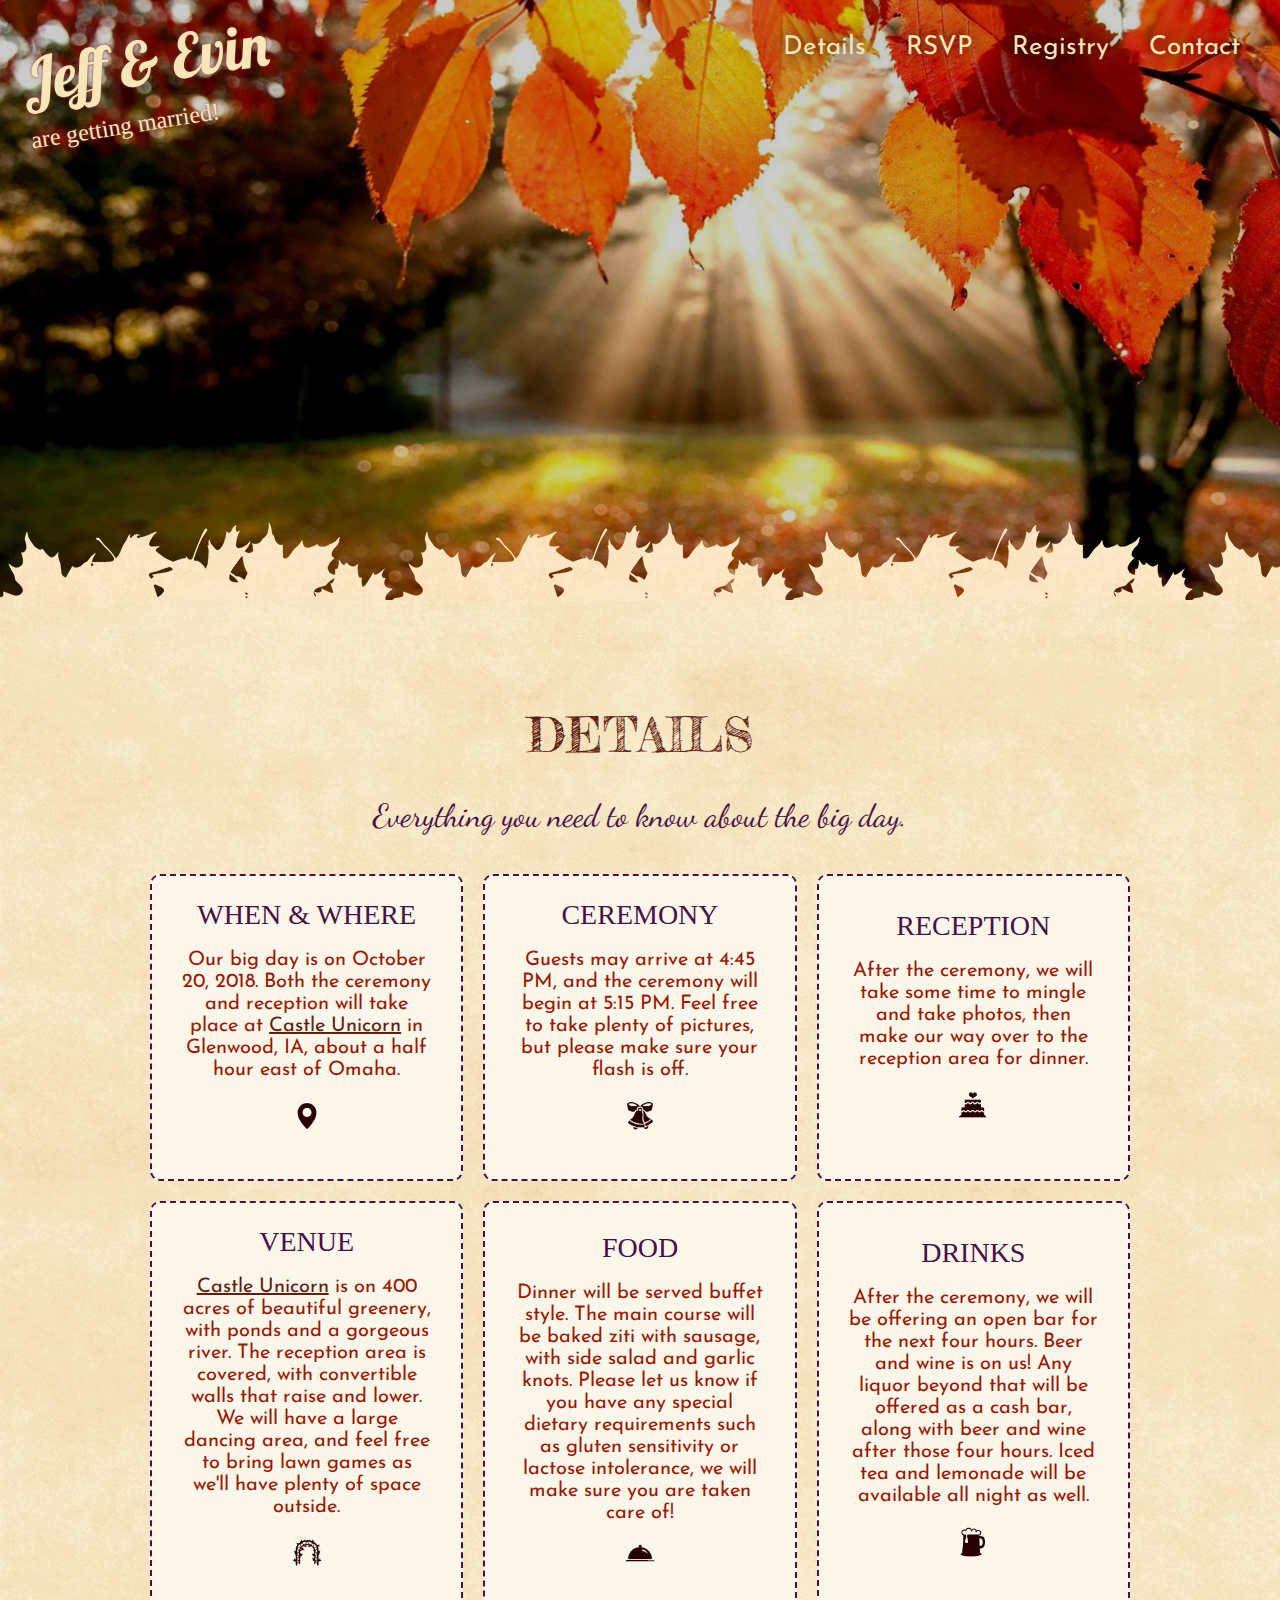
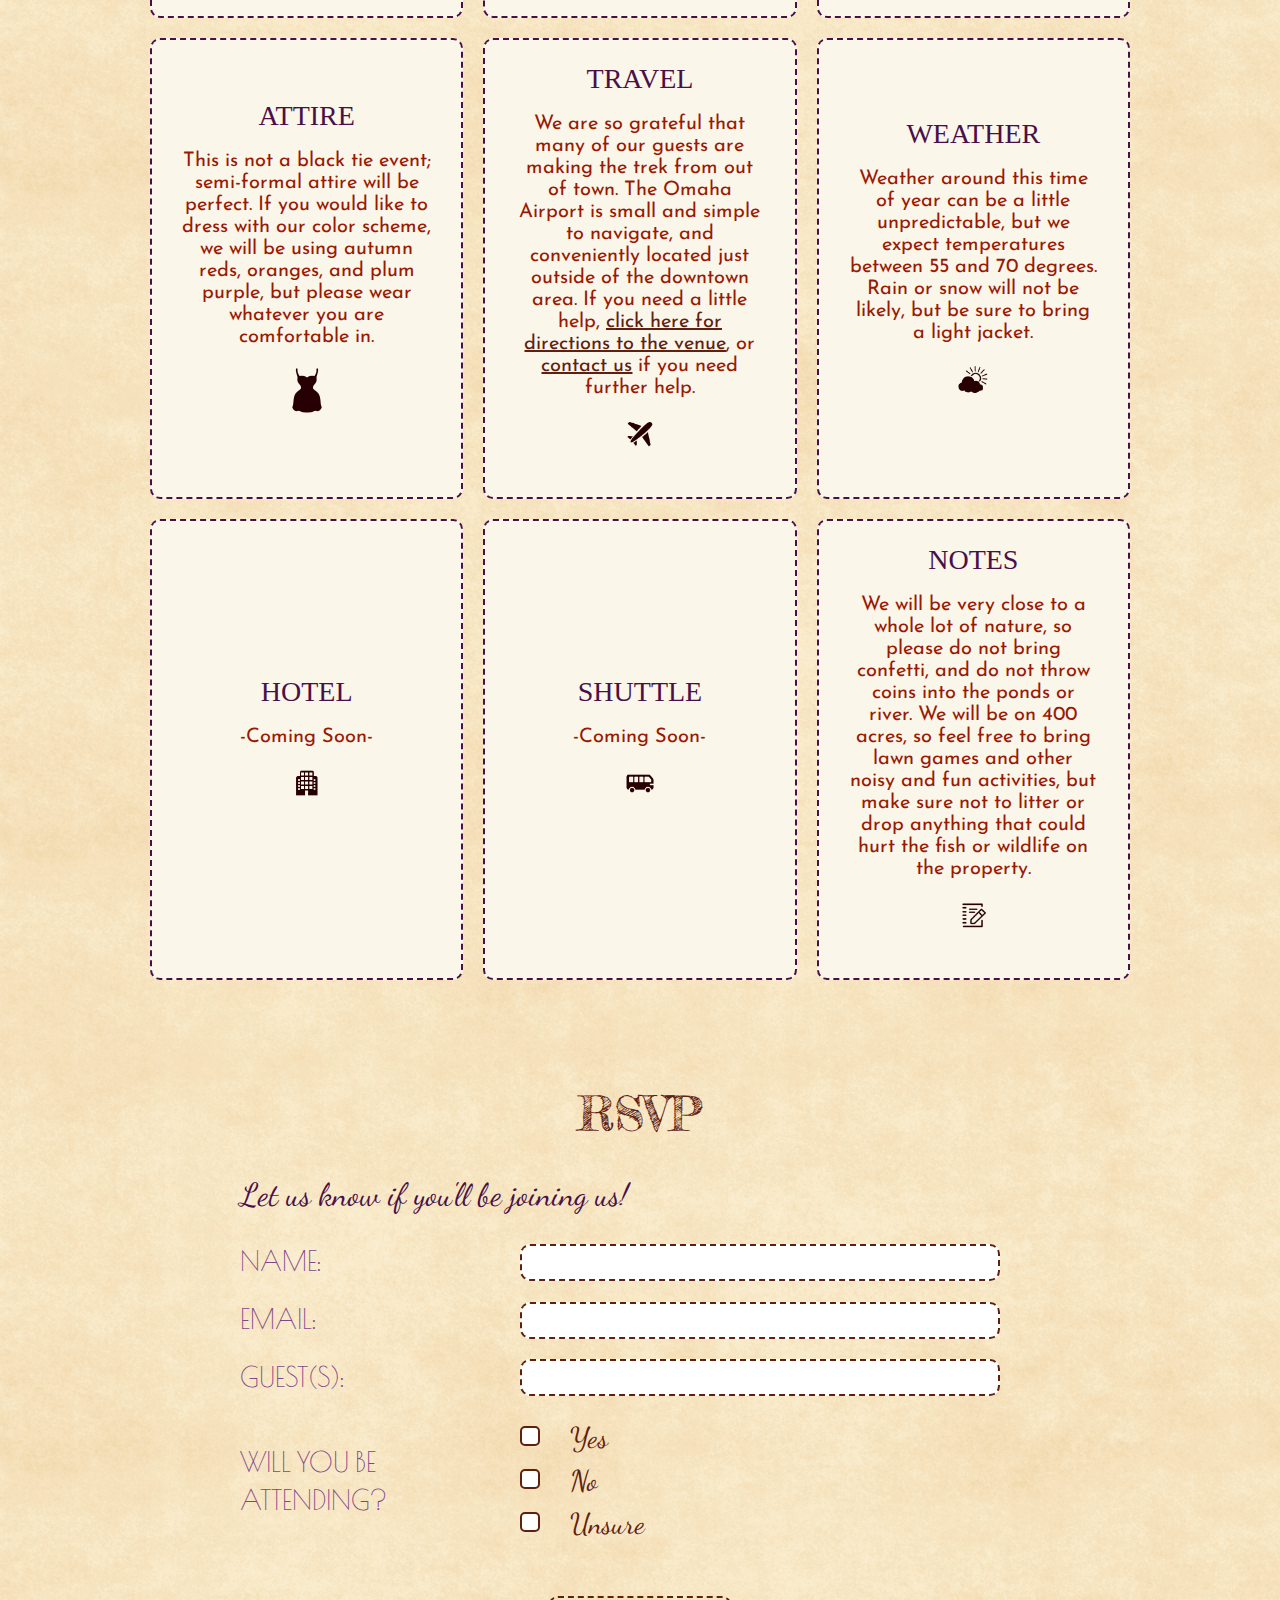
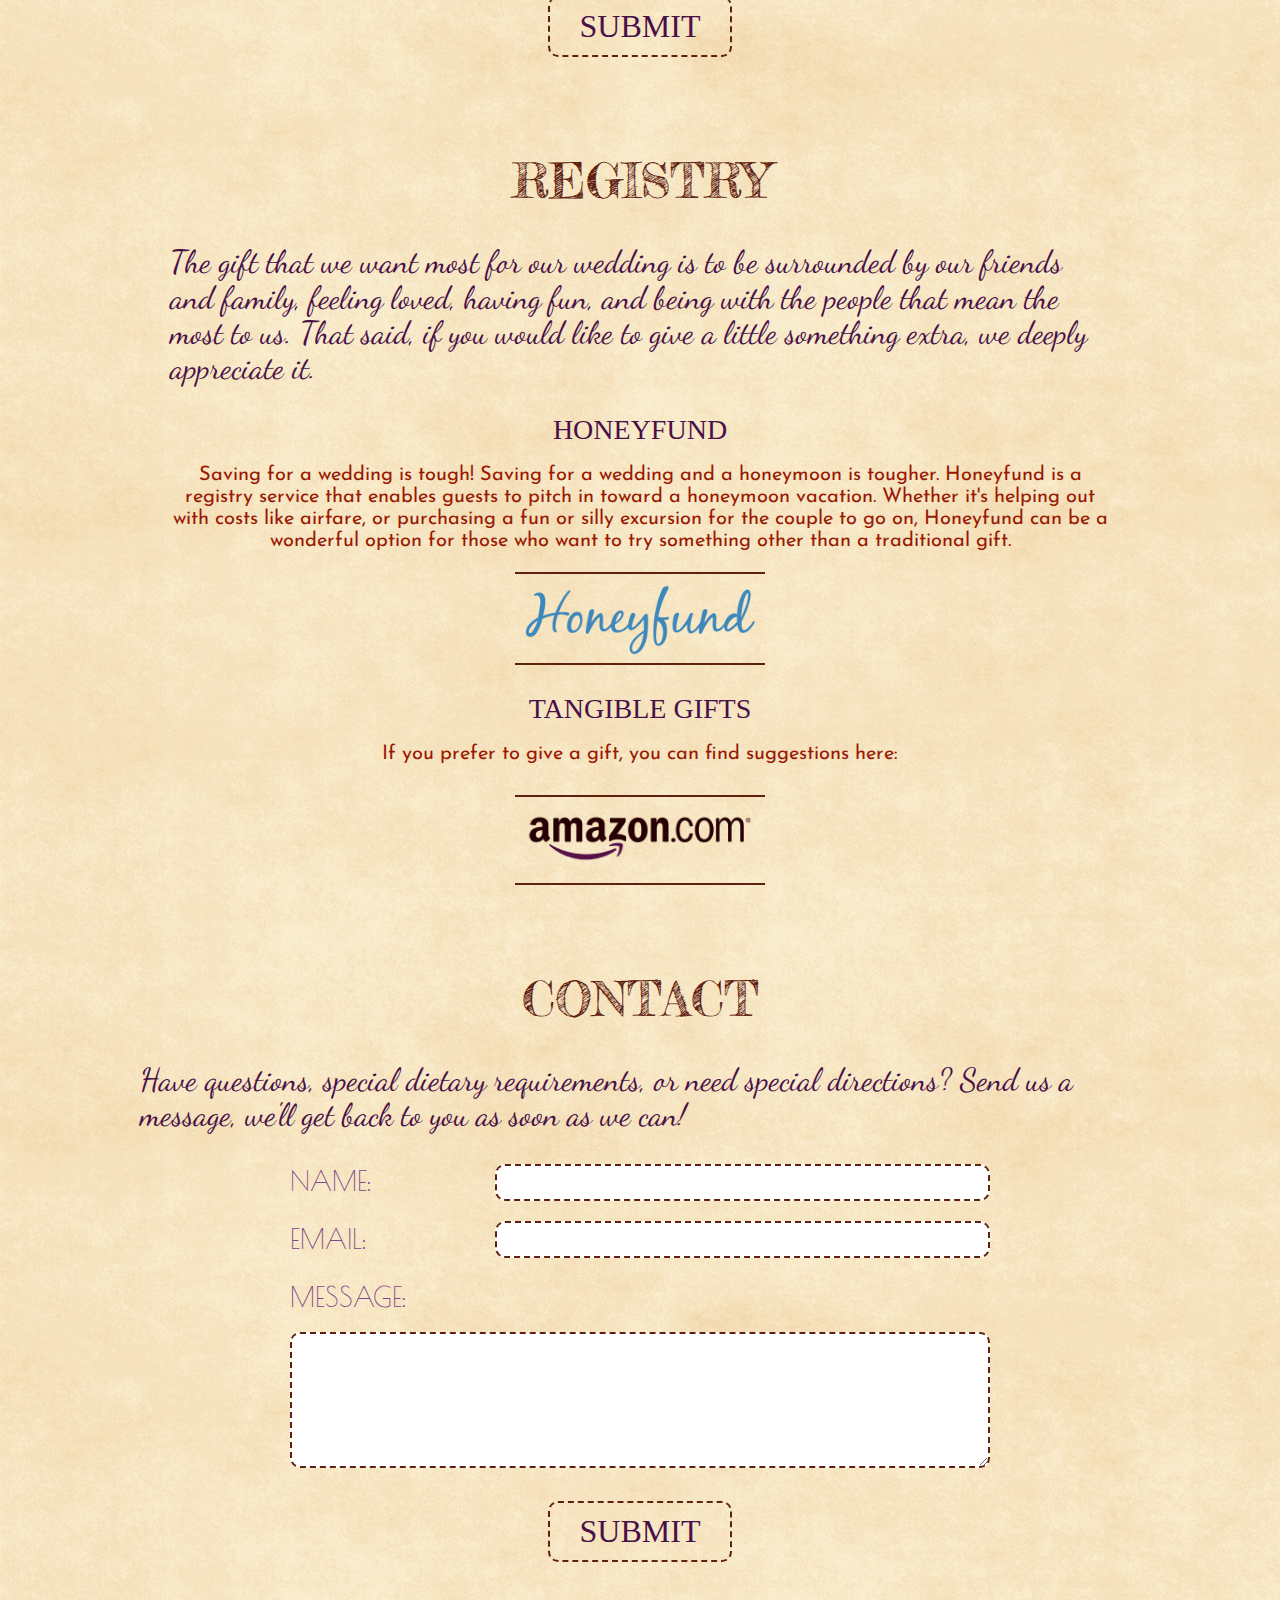
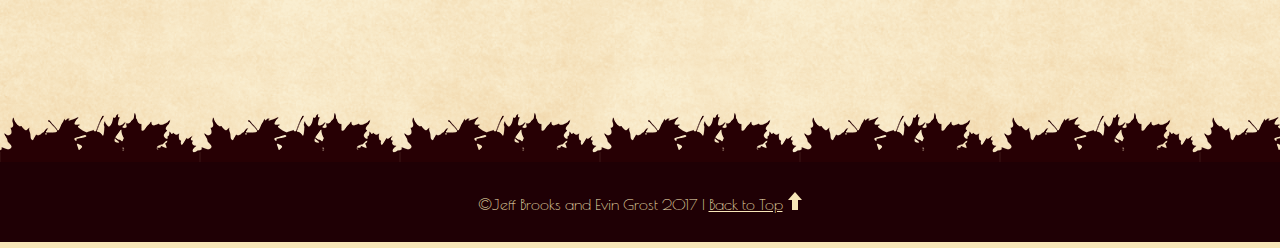
==== commit a65abeb3: "Registry links fixed, copy updated for honeyfund." ====
--- a/index.html
+++ b/index.html
@@ -42,10 +42,6 @@
 				<ul>
 
 					<li>
-						<a href="#" class="border--top">Our Story</a>
-					</li>
-
-					<li>
 						<a href="#details">Details</a>
 					</li>
 
@@ -109,7 +105,7 @@
 				<li>
 					<h2>Reception</h2>
 
-					<p>After the ceremony, we hope you will all enjoy a cocktail hour, then make your way over to the reception area for dinner.</p>
+					<p>After the ceremony, we will take some time to mingle and take photos, then make our way over to the reception area for dinner.</p>
 
 					<div class="icon l-icon">
 						<img src="assets/images/icon_reception.png">
@@ -119,7 +115,7 @@
 				<li>
 					<h2>Venue</h2>
 
-					<p><a href="https://www.castleunicorn.com/">Castle Unicorn</a> is on 400 acres of beautiful greenery, with ponds and a river running through. The reception area is covered, with convertible walls that raise and lower. We will have a large dancing area, and feel free to bring lawn games as we'll have plenty of space outside.</p>
+					<p><a href="https://www.castleunicorn.com/">Castle Unicorn</a> is on 400 acres of beautiful greenery, with ponds and a gorgeous river. The reception area is covered, with convertible walls that raise and lower. We will have a large dancing area, and feel free to bring lawn games as we'll have plenty of space outside.</p>
 
 					<div class="icon l-icon">
 						<img src="assets/images/icon_venue.png">
@@ -139,7 +135,7 @@
 				<li>
 					<h2>Drinks</h2>
 
-					<p>After the ceremony, we will be offering an open bar. Beer and wine is on us! Any liquor beyond that will be offered as a cash bar. Iced tea and lemonade will be available all night as well.</p>
+					<p>After the ceremony, we will be offering an open bar for the next four hours. Beer and wine is on us! Any liquor beyond that will be offered as a cash bar, along with beer and wine after those four hours. Iced tea and lemonade will be available all night as well.</p>
 
 					<div class="icon l-icon">
 						<img src="assets/images/icon_drinks.png">
@@ -149,7 +145,7 @@
 				<li>
 					<h2>Attire</h2>
 
-					<p>This is not a black tie event, semi-formal attire will be perfect. If you would like to dress with our color scheme, we will be using autumn reds, oranges, and plum purple, but please wear whatever you are comfortable in.</p>
+					<p>This is not a black tie event; semi-formal attire will be perfect. If you would like to dress with our color scheme, we will be using autumn reds, oranges, and plum purple, but please wear whatever you are comfortable in.</p>
 
 					<div class="icon l-icon">
 						<img src="assets/images/icon_attire.png">
@@ -159,7 +155,7 @@
 				<li>
 					<h2>Travel</h2>
 
-					<p>We are so grateful that many of our guests are making the trek from out of town. We do not have a hotel prepared yet, but we will have directions posted here when we do, and you can <a href="https://www.google.com/maps/dir//Castle+Unicorn,+Deacon+Road,+Pacific+Junction,+IA/@41.0591594,-95.8244684,13z/data=!3m1!4b1!4m8!4m7!1m0!1m5!1m1!1s0x87947e9ec05cf603:0x99a7e0fa7a784873!2m2!1d-95.789449!2d41.0591" target="_blank">click here for directions to the venue</a>.</p> 
+					<p>We are so grateful that many of our guests are making the trek from out of town. The Omaha Airport is small and simple to navigate, and conveniently located just outside of the downtown area. If you need a little help, <a href="https://www.google.com/maps/dir//Castle+Unicorn,+Deacon+Road,+Pacific+Junction,+IA/@41.0591594,-95.8244684,13z/data=!3m1!4b1!4m8!4m7!1m0!1m5!1m1!1s0x87947e9ec05cf603:0x99a7e0fa7a784873!2m2!1d-95.789449!2d41.0591" target="_blank">click here for directions to the venue</a>, or <a href="#contact">contact us</a> if you need further help.</p>
 
 					<div class="icon l-icon">
 						<img src="assets/images/icon_travel.png">
@@ -199,7 +195,7 @@
 				<li>
 					<h2>Notes</h2>
 
-					<p>We will be very close to a whole lot of nature, so please do not bring confetti, and do not throw coins into the ponds or river. We will be on 400 acres, so we can be rowdy and noisy, but make sure not to litter or drop anything that could hurt the fish or wildlife on the property.</p>
+					<p>We will be very close to a whole lot of nature, so please do not bring confetti, and do not throw coins into the ponds or river. We will be on 400 acres, so feel free to bring lawn games and other noisy and fun activities, but make sure not to litter or drop anything that could hurt the fish or wildlife on the property.</p>
 
 					<div class="icon l-icon">
 						<img src="assets/images/icon_notes.png">
@@ -280,26 +276,18 @@
 
 			<h2>Honeyfund</h2>
 
-			<p>Saving for a wedding is tough! Saving for a wedding and a honeymoon is tougher. When we've decided where we'd like to go for our honeymoon, we'll put up a link to our "Honeyfund", a cool new site that helps couples work on saving for their big trip.</p>
-
-			<!-- <a href="#" class="honeyfund__button l-honeyfund__button">Honeyfund Us</a> -->
+			<p>Saving for a wedding is tough! Saving for a wedding and a honeymoon is tougher. Honeyfund is a registry service that enables guests to pitch in toward a honeymoon vacation. Whether it's helping out with costs like airfare, or purchasing a fun or silly excursion for the couple to go on, Honeyfund can be a wonderful option for those who want to try something other than a traditional gift.</p>
+
+			<a href="http://www.honeyfund.com/wedding/JeffAndEvin" class="honeyfund__button l-honeyfund__button" target="_blank"><img src="assets/images/honeyfund_logo.png"></a>
 
 			<h2>Tangible Gifts</h2>
 
-			<p>If you prefer to give us a gift, you can find suggestions here:</p>
+			<p>If you prefer to give a gift, you can find suggestions here:</p>
 
 			<div class="registry__links l-registry__links">
 
-				<a href="https://www.amazon.com/wedding/share/jeff-evin">
+				<a href="https://www.amazon.com/wedding/share/jeff-evin" target="_blank">
 					<img src="assets/images/logo_amazon.png">
-				</a>
-
-				<a href="#">
-					<img src="assets/images/logo_bbb.png">
-				</a>
-
-				<a href="#">
-					<img src="assets/images/logo_macys.png">
 				</a>
 
 			</div>
--- a/style.css
+++ b/style.css
@@ -90,6 +90,18 @@
   width: 125px;
   height: auto; }
 
+@media (min-width: 768px) {
+  .l-burger {
+    max-height: 80px; }
+
+  .l-burger svg {
+    width: 100px; }
+
+  .l-header__text {
+    min-height: 695px; } }
+@media (min-width: 1024px) {
+  .l-header__text {
+    min-height: 575px; } }
 @media (min-width: 1200px) {
   .l-header__text {
     min-height: 600px; } }
@@ -111,7 +123,7 @@
 
 .l-navigation {
   position: absolute;
-  right: -220px;
+  right: -400px;
   top: 0;
   transition: all 0.2s linear; }
 
@@ -124,12 +136,11 @@
   display: block;
   padding: 30px 25px; }
 
-@media (min-width: 550px) {
-  .l-navigation {
-    right: -350px; } }
-@media (min-width: 800px) {
-  .l-navigation {
-    right: -400px; } }
+@media (min-width: 768px) {
+  .l-navigation ul {
+    min-height: 775px;
+    min-width: 35vw;
+    padding-top: 110px; } }
 @media (min-width: 1024px) {
   .l-burger {
     display: none; }
@@ -144,7 +155,9 @@
     display: flex; }
 
   .l-navigation ul li a {
-    display: inline-block; } }
+    display: inline-block;
+    padding: 15px 20px;
+    white-space: nowrap; } }
 .l-content {
   padding: 30px 25px 125px; }
 
@@ -181,7 +194,8 @@
 textarea {
   display: inline-block;
   width: 100%;
-  resize: vertical; }
+  resize: vertical;
+  padding: 10px 20px; }
 
 form {
   text-align: center; }
@@ -240,6 +254,48 @@
 .l-message span {
   margin-bottom: 15px; }
 
+@media (min-width: 768px) {
+  form span {
+    width: 30%; }
+
+  input[type="text"],
+  input[type="email"] {
+    width: 70%;
+    padding: 10px 20px; }
+
+  textarea {
+    padding: 10px 20px; }
+
+  .l-radio span::before {
+    left: -20px;
+    width: 30px;
+    height: 30px; }
+
+  .l-radio span::after {
+    left: -12px;
+    width: 14px;
+    height: 14px; } }
+@media (min-width: 1024px) {
+  input[type="text"],
+  input[type="email"] {
+    width: 60%;
+    padding: 6px 10px; }
+
+  textarea {
+    padding: 6px 10px; }
+
+  .l-radio span::before {
+    left: -10px;
+    width: 20px;
+    height: 20px; }
+
+  .l-radio span::after {
+    left: -5px;
+    width: 10px;
+    height: 10px; }
+
+  span.radio__label {
+    min-width: 100%; } }
 .l-icon {
   max-width: 100px;
   display: block;
@@ -249,18 +305,31 @@
   margin: 80px 0px;
   padding: 30px; }
 
+@media (min-width: 768px) {
+  .l-details ul {
+    display: flex;
+    flex-wrap: wrap;
+    justify-content: space-between; }
+
+  .l-details ul li {
+    display: inline-flex;
+    flex-direction: column;
+    justify-content: space-between;
+    width: calc(50% - 10px);
+    padding: 20px;
+    margin: 10px 0px; }
+
+  .l-icon {
+    max-width: 50px; } }
 @media (min-width: 1024px) {
   .l-details ul {
     align-items: stretch; }
 
   .l-details ul li {
-    display: flex;
-    flex-direction: column;
     justify-content: center;
     width: calc(33.333% - 20px);
     padding: 25px 30px;
-    margin: 10px;
-    min-height: 300px; }
+    margin: 10px; }
 
   .l-detail__group {
     padding: 20px; }
@@ -269,9 +338,17 @@
     max-width: 30px;
     display: block;
     margin: 0px auto 20px; } }
+@media (min-width: 1200px) {
+  .l-details {
+    max-width: 1000px;
+    margin: 80px auto; } }
 .l-rsvp {
   margin: 120px 0px; }
 
+@media (min-width: 1024px) {
+  .l-rsvp {
+    max-width: 800px;
+    margin: 100px auto; } }
 .l-contact form {
   margin: 80px 0px; }
 
@@ -281,23 +358,30 @@
 .l-contact .l-question input {
   width: 75%; }
 
+@media (min-width: 1024px) {
+  .l-contact {
+    max-width: 800px;
+    margin: 80px auto; }
+
+  .l-contact form {
+    max-width: 70%;
+    margin: 0px auto; } }
 @media (min-width: 1200px) {
   .l-contact {
-    max-width: 600px; }
-
-  .l-contact textarea {
-    min-height: 200px; } }
+    max-width: 1000px; } }
 .l-registry {
   text-align: center;
   margin: 120px 0px; }
 
-.l-honeyfund__button {
+.l-registry .l-honeyfund__button {
   display: inline-block;
-  margin-bottom: 70px; }
+  margin: 60px auto 80px;
+  max-width: 80%;
+  padding: 0px; }
 
 .l-registry__links a {
   display: inline-block;
-  max-width: 65%;
+  max-width: 80%;
   padding: 25px 8px;
   align-items: center;
   margin: 30px 0px; }
@@ -309,6 +393,37 @@
   .l-registry__links a {
     margin: 20px auto;
     max-width: 80%; } }
+@media (min-width: 768px) {
+  .l-registry {
+    padding: 0px 30px; }
+
+  .l-registry .l-honeyfund__button {
+    margin: 40px auto 80px;
+    max-width: 60%; }
+
+  .l-registry__links {
+    margin: 0px auto;
+    text-align: center;
+    width: 100%; }
+
+  .l-registry__links a {
+    max-width: 60%;
+    padding: 15px 8px; } }
+@media (min-width: 1024px) {
+  .l-registry {
+    max-width: 800px;
+    margin: 0px auto; }
+
+  .l-registry .l-honeyfund__button {
+    max-width: 250px;
+    margin: 0px auto 30px; }
+
+  .l-registry__links a {
+    max-width: 250px;
+    margin: 10px 0px; } }
+@media (min-width: 1200px) {
+  .l-registry {
+    max-width: 1000px; } }
 .l-footer {
   padding: 30px; }
 
@@ -341,12 +456,21 @@
 svg {
   fill: #f7e6b9; }
 
-@media (min-width: 1024px) {
+@media (min-width: 768px) {
   .logo {
-    font-size: 2vw; }
+    font-size: 40px; }
 
   .logo h1 span {
-    font-size: 5vw; } }
+    font-size: 88px; } }
+@media (min-width: 1024px) {
+  .header {
+    background-size: 100%; }
+
+  .logo {
+    font-size: 26px; }
+
+  .logo h1 span {
+    font-size: 64px; } }
 @media (min-width: 1200px) {
   .logo {
     font-size: 24px; }
@@ -378,6 +502,9 @@
 .border--top {
   border-top: 4px dashed #f7e6b9; }
 
+@media (min-width: 768px) {
+  .navigation ul {
+    font-size: 38px; } }
 @media (min-width: 1024px) {
   .border--top {
     border-top: none; }
@@ -387,7 +514,8 @@
 
   .navigation ul {
     background-color: transparent;
-    text-shadow: 0px 0px 15px #1f0005; }
+    text-shadow: 0px 0px 15px #1f0005;
+    font-size: 26px; }
 
   .navigation ul li a {
     transition: all 0.2s ease; }
@@ -438,6 +566,18 @@
   line-height: 1.4em;
   color: #7f4689; }
 
+@media (min-width: 768px) {
+  .content h1 {
+    font-size: 6vw; }
+
+  .content h2 {
+    font-size: 5vw; }
+
+  .content p {
+    font-size: 3.5vw; }
+
+  .content p.accent {
+    font-size: 4.5vw; } }
 @media (min-width: 1024px) {
   body {
     background-color: #f7e6b9;
@@ -445,7 +585,19 @@
     background-repeat: repeat; }
 
   .content {
-    background: none; } }
+    background: none; }
+
+  .content h1 {
+    font-size: 48px; }
+
+  .content h2 {
+    font-size: 28px; }
+
+  .content p {
+    font-size: 20px; }
+
+  .content p.accent {
+    font-size: 32px; } }
 form {
   font-size: 4vw; }
 
@@ -507,7 +659,48 @@
 @media (max-width: 400px) {
   .rsvp form span {
     font-size: 6vw; } }
-@media (min-width: 1024px) {
+@media (min-width: 768px) {
+  form {
+    font-size: 26px; }
+
+  input[type="text"],
+  input[type="email"],
+  textarea {
+    border-radius: 15px;
+    border: 3px dashed #5e2010;
+    font-size: 26px; }
+
+  input[type="text"]:focus,
+  input[type="email"]:focus,
+  textarea:focus {
+    border: 3px solid #5e2010; }
+
+  .radio span::before {
+    border: 3px solid #5e2010; }
+
+  .radio span::after {
+    border-radius: 2px; }
+
+  input[type="submit"] {
+    border: 4px dashed #5e2010;
+    border-radius: 15px;
+    font-size: 54px; } }
+@media (min-width: 1024px) {
+  form {
+    font-size: 18px; }
+
+  input[type="text"],
+  input[type="email"],
+  textarea {
+    border-radius: 10px;
+    border: 2px dashed #5e2010;
+    font-size: 18px; }
+
+  input[type="text"]:focus,
+  input[type="email"]:focus,
+  textarea:focus {
+    border: 2px solid #5e2010; }
+
   input[type="radio"]:hover + label span::after {
     opacity: 0.6;
     background-color: #5e2010; }
@@ -520,15 +713,34 @@
     transition: all 0.5s ease; }
 
   input[type="submit"]:hover {
-    color: #991903; } }
+    color: #991903; }
+
+  .radio span::before {
+    border: 2px solid #5e2010; }
+
+  .radio span::after {
+    border-radius: 2px; }
+
+  input[type="submit"] {
+    border: 2px dashed #5e2010;
+    border-radius: 10px;
+    font-size: 32px; } }
 .details ul li {
   background-color: #faf6ea;
   border: 6px dashed #491048;
   border-radius: 20px; }
 
-@media (min-width: 800px) {
+@media (min-width: 768px) {
+  .details ul li {
+    border: 4px dashed #491048;
+    border-radius: 15px; }
+
   .details p.accent {
     text-align: center; } }
+@media (min-width: 1024px) {
+  .details ul li {
+    border: 2px dashed #491048;
+    border-radius: 10px; } }
 .registry .honeyfund__button {
   border-top: 4px solid #5e2010;
   border-bottom: 4px solid #5e2010;
@@ -537,17 +749,31 @@
   font-family: "Crushed", cursive;
   font-size: 2em;
   text-transform: uppercase;
-  padding: 20px 30px;
   text-decoration: none; }
-
-.honeyfund__button:focus {
-  border: 4px solid #5e2010;
-  outline: none; }
 
 .registry__links a {
   border-top: 4px solid #5e2010;
   border-bottom: 4px solid #5e2010; }
 
+.registry a:focus {
+  outline: none; }
+
+@media (min-width: 768px) {
+  .registry .honeyfund__button {
+    border-top: 3px solid #5e2010;
+    border-bottom: 3px solid #5e2010; }
+
+  .registry__links a {
+    border-top: 3px solid #5e2010;
+    border-bottom: 3px solid #5e2010; } }
+@media (min-width: 1024px) {
+  .registry .honeyfund__button {
+    border-top: 2px solid #5e2010;
+    border-bottom: 2px solid #5e2010; }
+
+  .registry__links a {
+    border-top: 2px solid #5e2010;
+    border-bottom: 2px solid #5e2010; } }
 .footer {
   background-color: #1f0005;
   color: #f7e6b9;
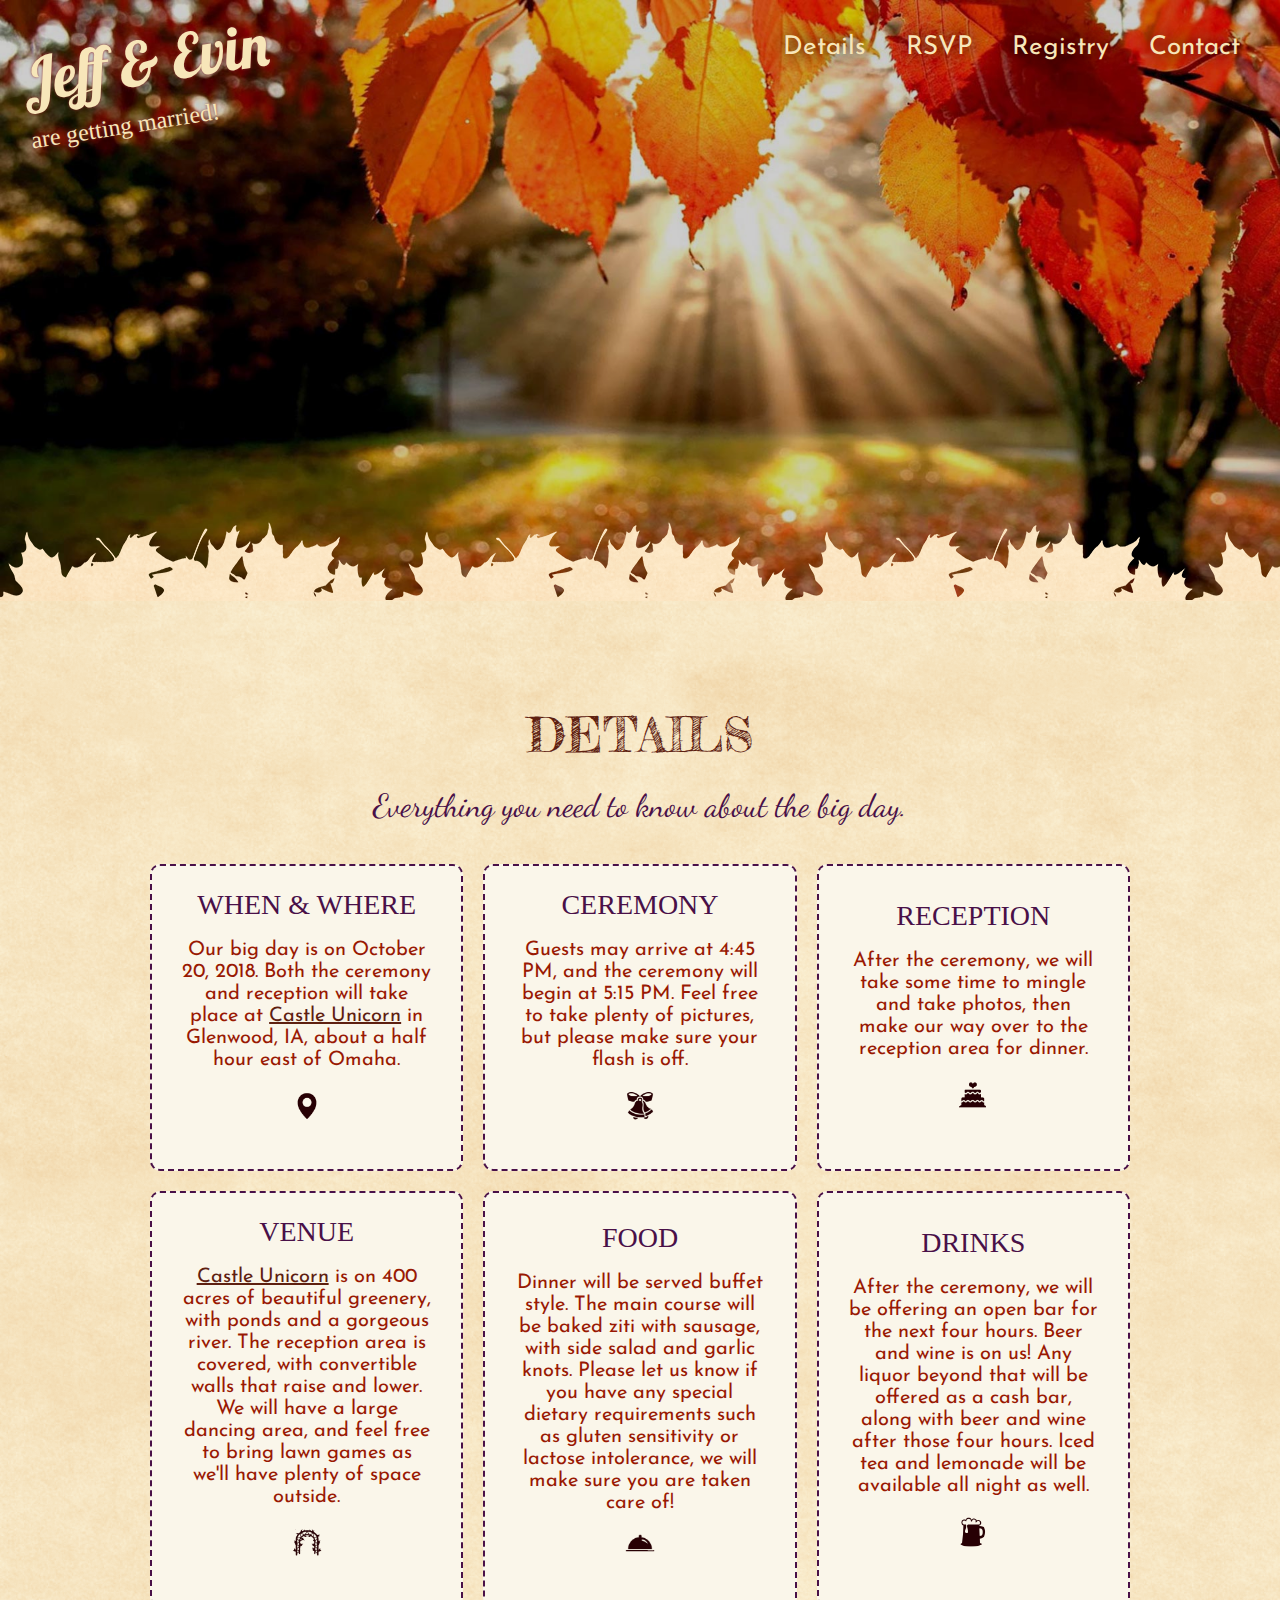
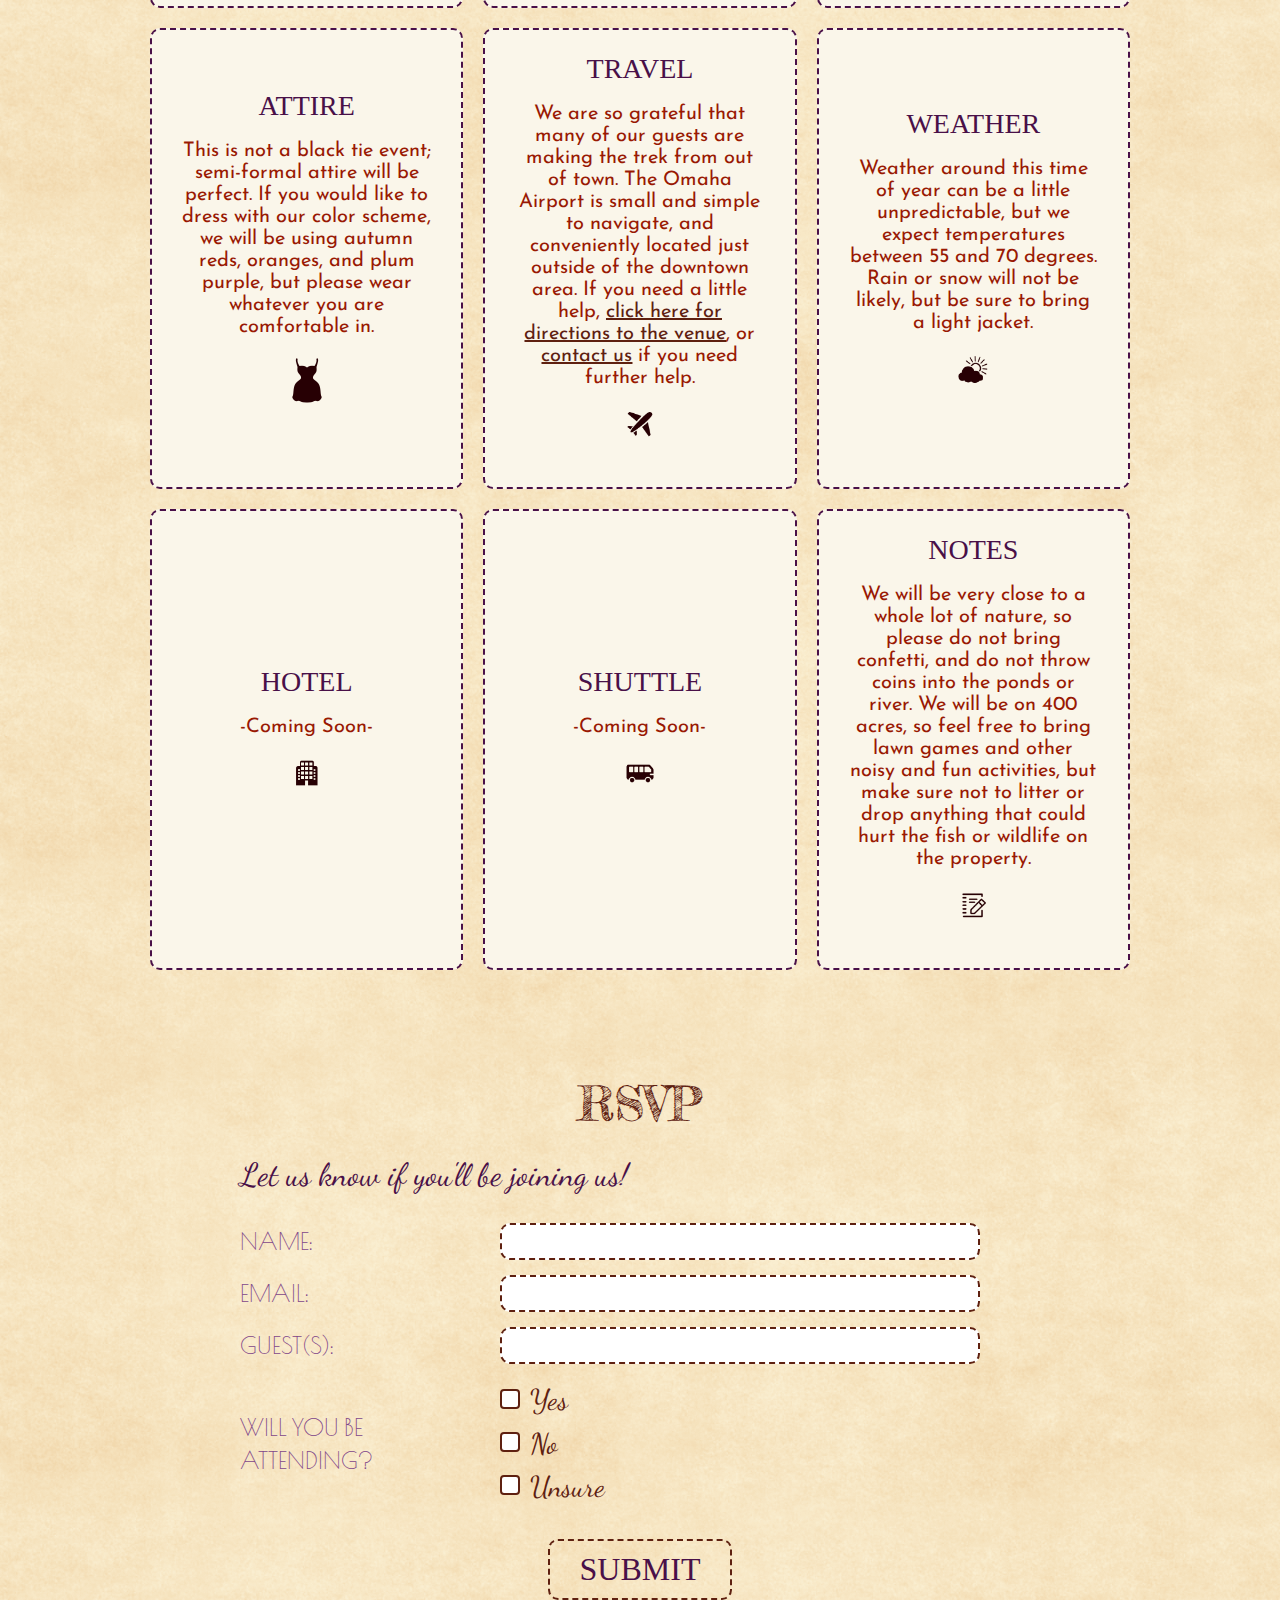
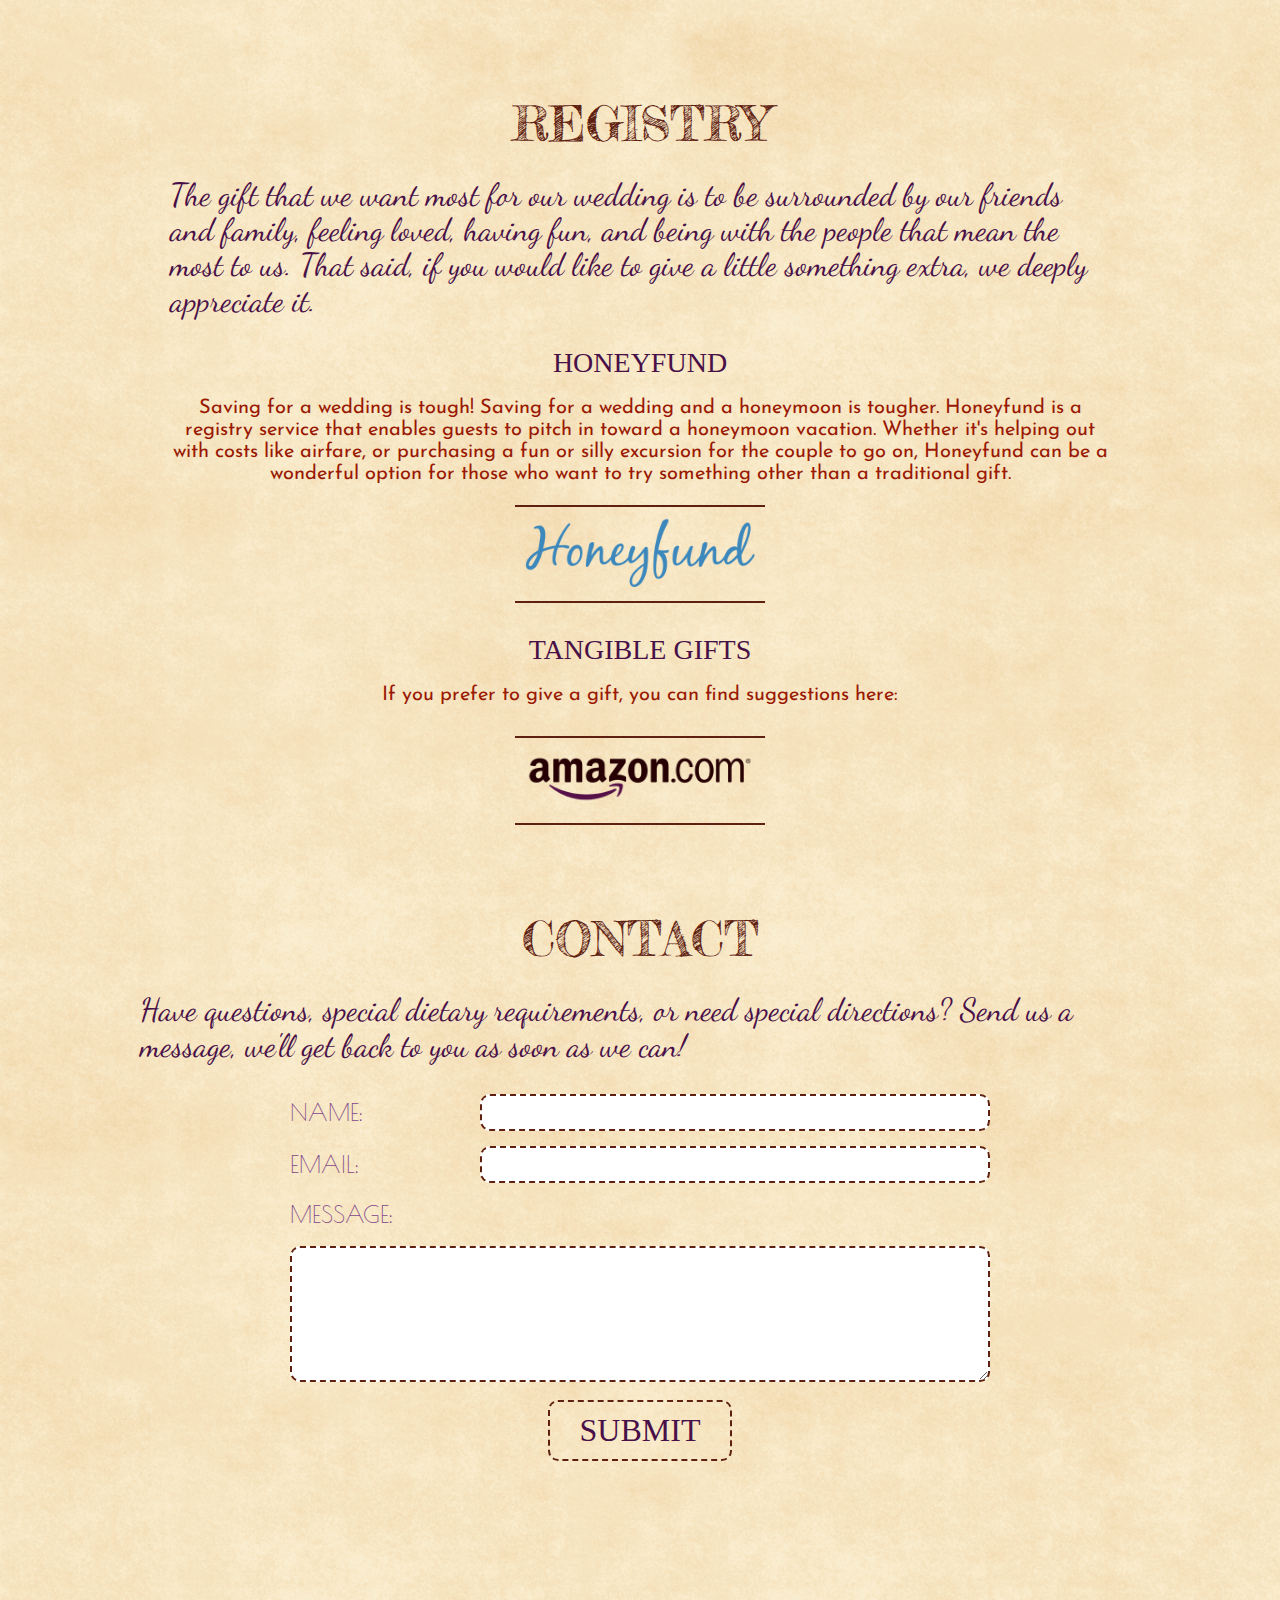
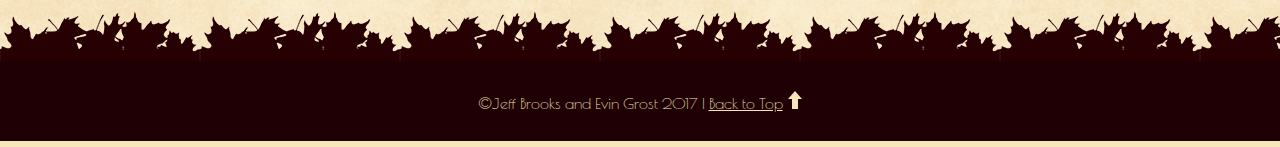
==== commit 179fc8fb: "Styled for small resolution on desktop." ====
--- a/index.html
+++ b/index.html
@@ -19,7 +19,7 @@
 </head>
 <body>
 
-	<div class="header l-header">
+	<div class="header l-header" id="header">
 
 		<div class="header__text l-header__text">
 
@@ -69,9 +69,6 @@
 
 	<div class="content l-content">
 
-		<div class="story l-story" id="story">
-		</div>
-
 		<div class="details l-details" id="details">
 				
 			<div class="details__header l-details__header">
@@ -334,7 +331,7 @@
 	<div class="footer l-footer">
 
 		<span>&copy;Jeff Brooks and Evin Grost 2017 | 
-		<a href="#">Back to Top<svg height="18" width="20">
+		<a href="#header">Back to Top<svg height="18" width="20">
 				<path d="M0 8 L4 8 L4 18 L10 18 L10 8 L14 8 L7 0 Z">
 				</path>
 			</svg>
--- a/style.css
+++ b/style.css
@@ -90,6 +90,12 @@
   width: 125px;
   height: auto; }
 
+@media (hover: hover) {
+  .l-burger svg {
+    width: 75px; }
+
+  .l-header__text {
+    min-height: 585px; } }
 @media (min-width: 768px) {
   .l-burger {
     max-height: 80px; }
@@ -136,6 +142,10 @@
   display: block;
   padding: 30px 25px; }
 
+@media (hover: hover) {
+  .l-navigation ul {
+    padding-top: 80px;
+    min-width: 0px; } }
 @media (min-width: 768px) {
   .l-navigation ul {
     min-height: 775px;
@@ -174,6 +184,9 @@
 .l-content .accent {
   margin-bottom: 30px; }
 
+@media (hover: hover) {
+  .l-content h1 {
+    margin: 40px 0px 30px; } }
 @media (min-width: 450px) {
   .l-content {
     padding: 30px 50px 125px; } }
@@ -254,6 +267,32 @@
 .l-message span {
   margin-bottom: 15px; }
 
+@media (hover: hover) {
+  .l-question {
+    margin-bottom: 15px; }
+
+  form span {
+    margin-right: 20px; }
+
+  input[type="text"],
+  input[type="email"] {
+    padding: 5px 10px; }
+
+  .l-radio span::before {
+    left: -25px;
+    width: 20px;
+    height: 20px; }
+
+  .l-radio span::after {
+    left: -20px;
+    width: 10px;
+    height: 10px; }
+
+  .l-radio label {
+    padding-left: 20px; }
+
+  form input[type="submit"] {
+    margin-top: 15px; } }
 @media (min-width: 768px) {
   form span {
     width: 30%; }
@@ -305,6 +344,13 @@
   margin: 80px 0px;
   padding: 30px; }
 
+@media (hover: hover) {
+  .l-details ul li {
+    margin: 0px 0px 20px;
+    padding: 20px; }
+
+  .l-icon {
+    max-width: 35px; } }
 @media (min-width: 768px) {
   .l-details ul {
     display: flex;
@@ -345,6 +391,9 @@
 .l-rsvp {
   margin: 120px 0px; }
 
+@media (hover: hover) {
+  .l-rsvp {
+    margin: 60px 0px; } }
 @media (min-width: 1024px) {
   .l-rsvp {
     max-width: 800px;
@@ -358,6 +407,9 @@
 .l-contact .l-question input {
   width: 75%; }
 
+@media (hover: hover) {
+  .l-contact form {
+    margin: 20px 0px; } }
 @media (min-width: 1024px) {
   .l-contact {
     max-width: 800px;
@@ -377,7 +429,10 @@
   display: inline-block;
   margin: 60px auto 80px;
   max-width: 80%;
-  padding: 0px; }
+  padding: 0px 0px 10px; }
+
+.l-registry .l-honeyfund__button img {
+  display: block; }
 
 .l-registry__links a {
   display: inline-block;
@@ -386,6 +441,18 @@
   align-items: center;
   margin: 30px 0px; }
 
+@media (hover: hover) {
+  .l-registry {
+    margin: 60px 0px; }
+
+  .l-registry .l-honeyfund__button {
+    margin: 10px 0px 40px;
+    max-width: 250px; }
+
+  .l-registry__links a {
+    max-width: 250px;
+    padding: 15px 8px;
+    margin: 10px 0px 0px; } }
 @media (max-width: 375px) {
   .l-registry__links {
     display: block; }
@@ -502,6 +569,15 @@
 .border--top {
   border-top: 4px dashed #f7e6b9; }
 
+@media (hover: hover) {
+  .navigation ul {
+    font-size: 24px; }
+
+  .navigation ul li {
+    border-bottom: 2px dashed #f7e6b9; }
+
+  .border--top {
+    border-top: 2px dashed #f7e6b9; } }
 @media (min-width: 768px) {
   .navigation ul {
     font-size: 38px; } }
@@ -566,6 +642,21 @@
   line-height: 1.4em;
   color: #7f4689; }
 
+@media (hover: hover) {
+  .content h1 {
+    font-size: 36px; }
+
+  .content h2 {
+    font-size: 32px; }
+
+  .content p {
+    font-size: 18px; }
+
+  .content p.accent {
+    font-size: 28px; }
+
+  .content span {
+    font-size: 24px; } }
 @media (min-width: 768px) {
   .content h1 {
     font-size: 6vw; }
@@ -656,6 +747,31 @@
 input[type="radio"] {
   display: none; }
 
+@media (hover: hover) {
+  .radio span::before {
+    border: 2px solid #5e2010;
+    border-radius: 4px; }
+
+  .radio span::after {
+    border-radius: 2px; }
+
+  input[type="text"],
+  input[type="email"],
+  textarea {
+    border-radius: 10px;
+    border: 2px dashed #5e2010;
+    font-size: 24px; }
+
+  input[type="text"]:focus,
+  input[type="email"]:focus,
+  textarea:focus {
+    border: 2px solid #5e2010; }
+
+  input[type="submit"] {
+    border: 2px dashed #5e2010;
+    border-radius: 10px;
+    font-size: 32px;
+    padding: 10px 30px; } }
 @media (max-width: 400px) {
   .rsvp form span {
     font-size: 6vw; } }
@@ -730,6 +846,10 @@
   border: 6px dashed #491048;
   border-radius: 20px; }
 
+@media (hover: hover) {
+  .details ul li {
+    border: 2px dashed #491048;
+    border-radius: 10px; } }
 @media (min-width: 768px) {
   .details ul li {
     border: 4px dashed #491048;
@@ -758,6 +878,14 @@
 .registry a:focus {
   outline: none; }
 
+@media (hover: hover) {
+  .registry .honeyfund__button {
+    border-top: 2px solid #5e2010;
+    border-bottom: 2px solid #5e2010; }
+
+  .registry__links a {
+    border-top: 2px solid #5e2010;
+    border-bottom: 2px solid #5e2010; } }
 @media (min-width: 768px) {
   .registry .honeyfund__button {
     border-top: 3px solid #5e2010;
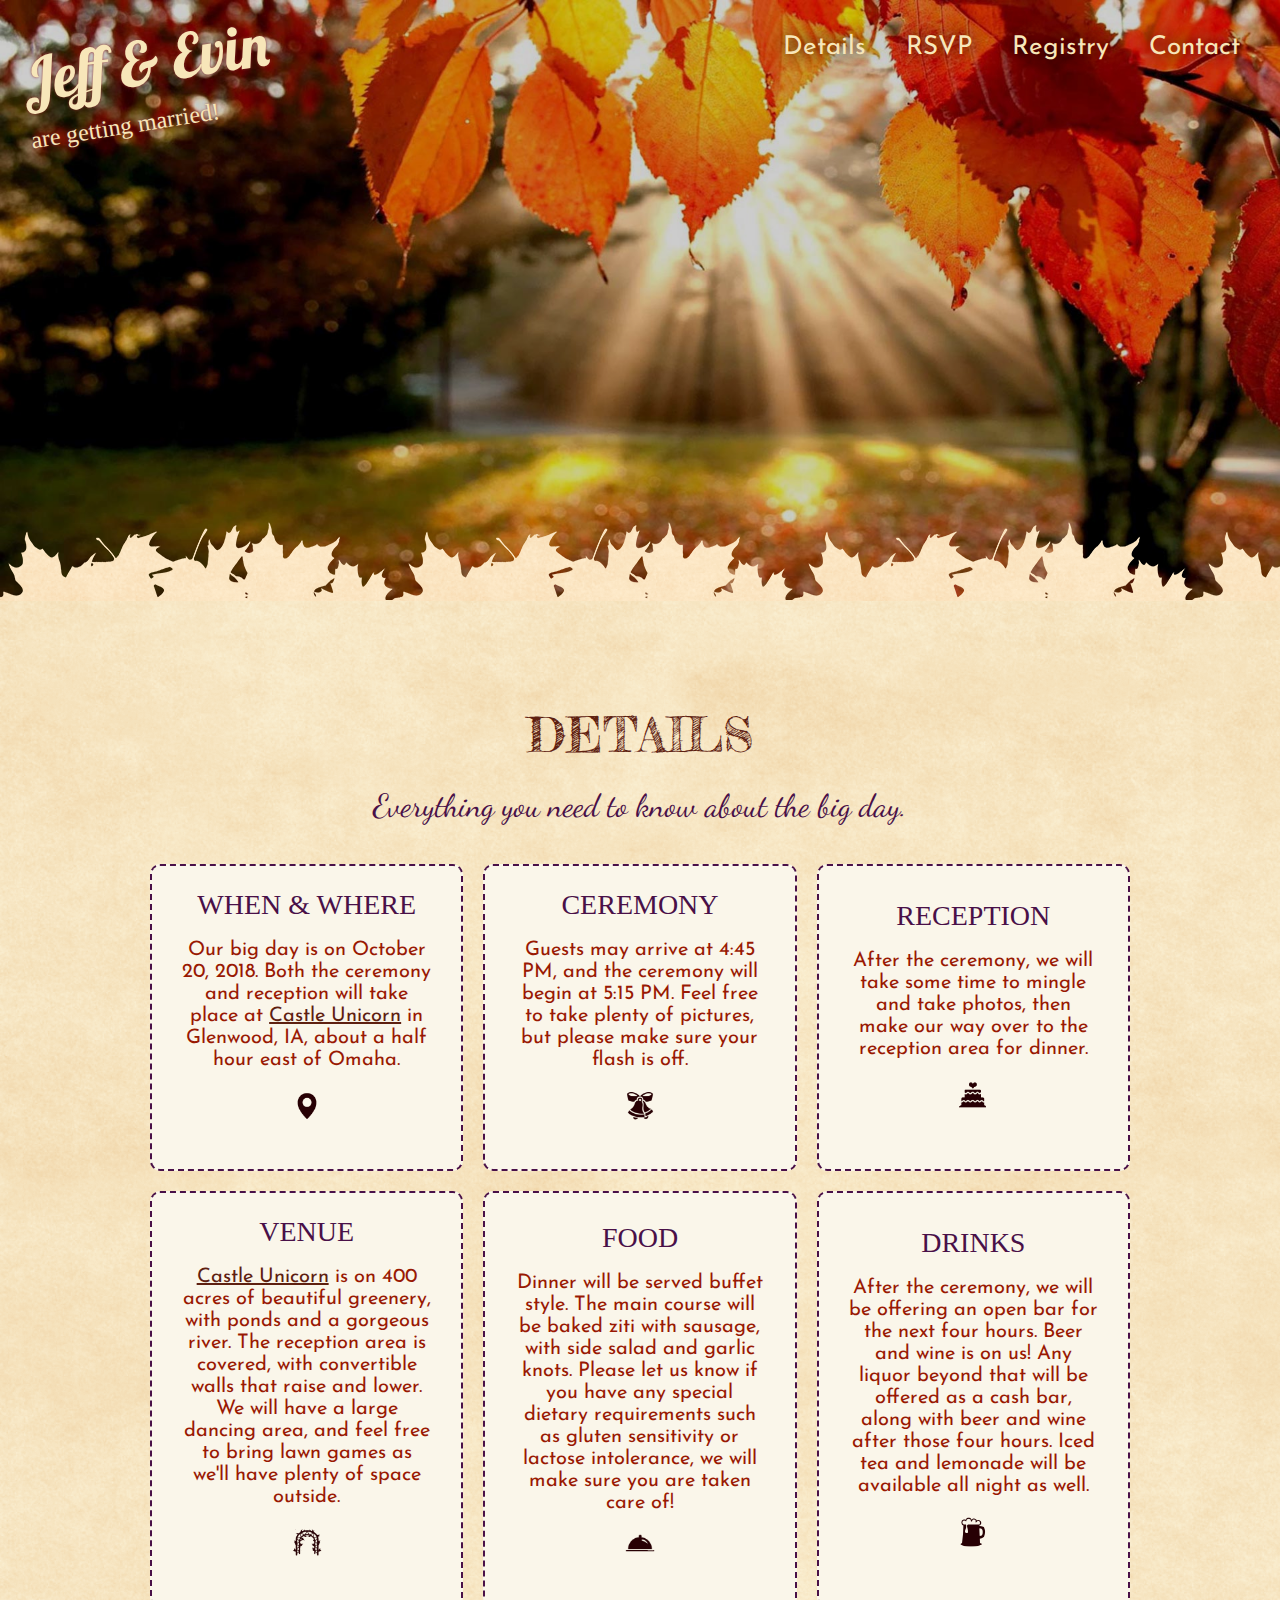
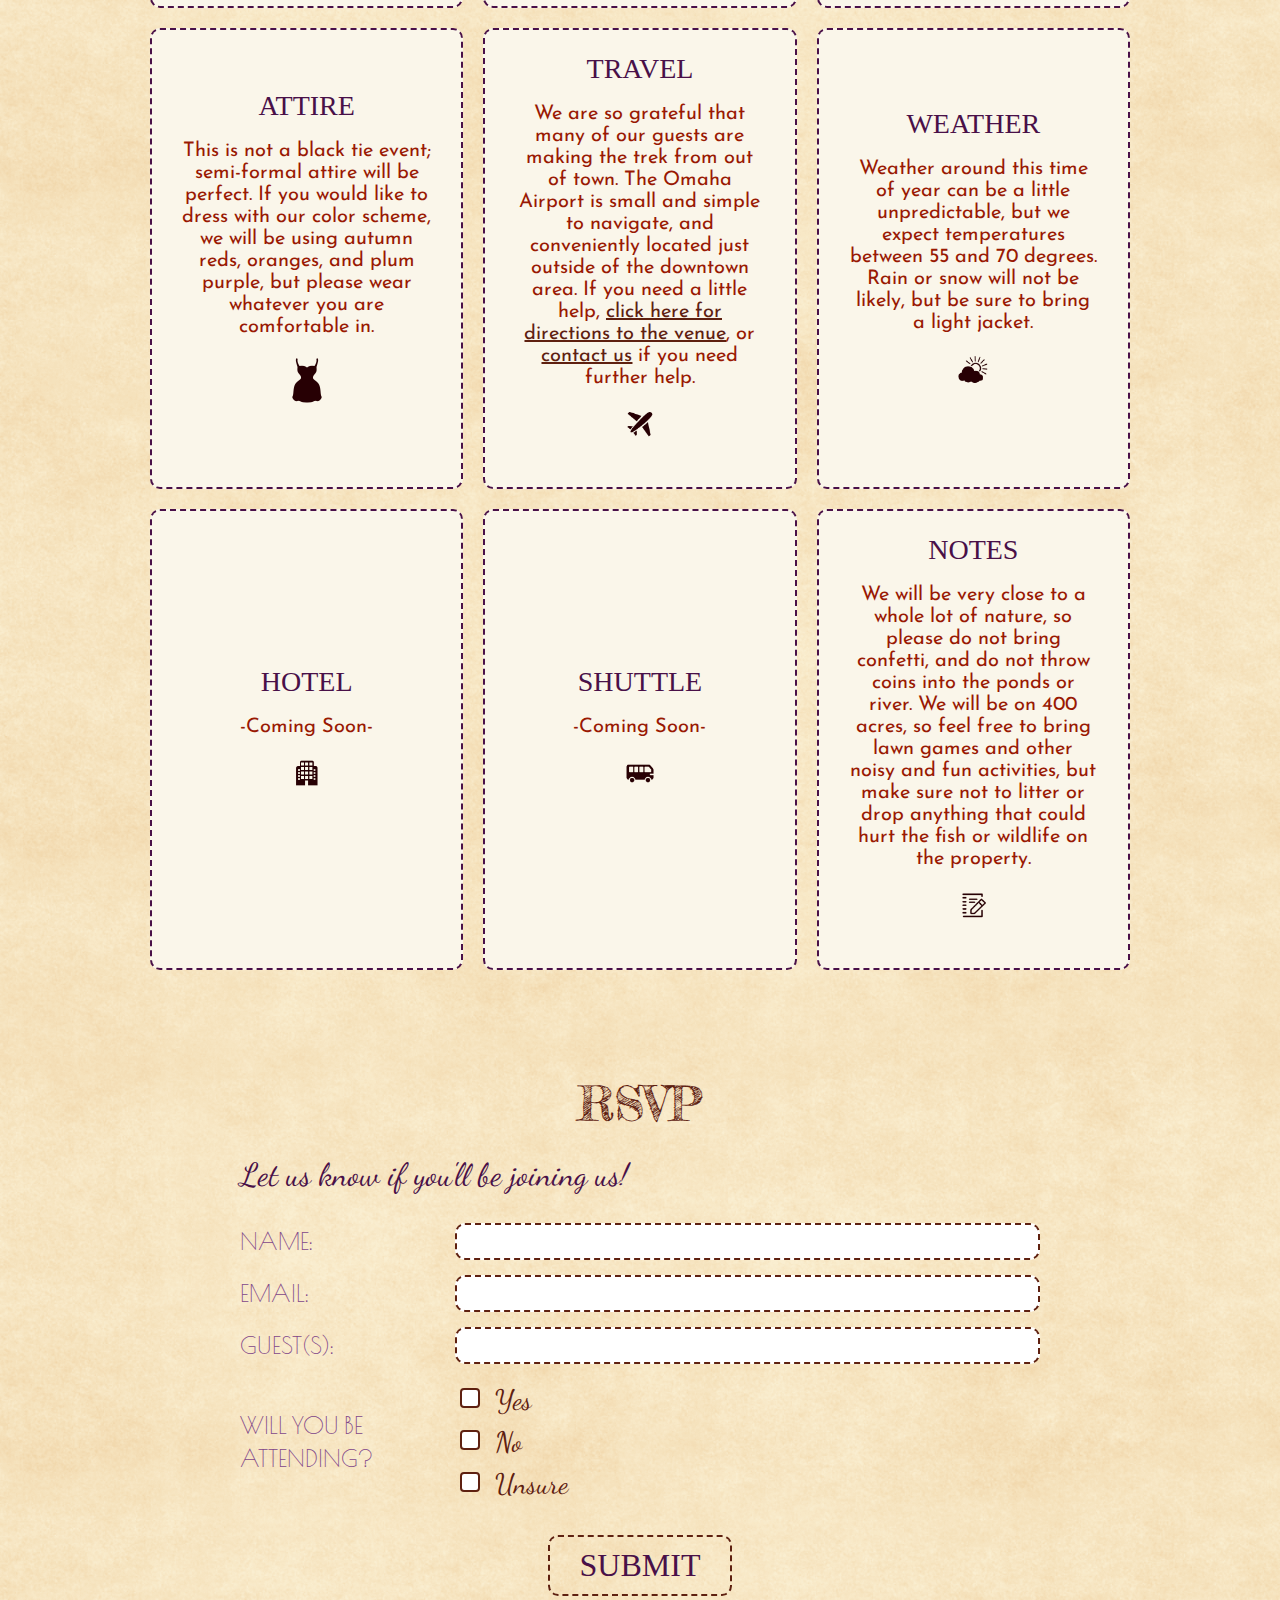
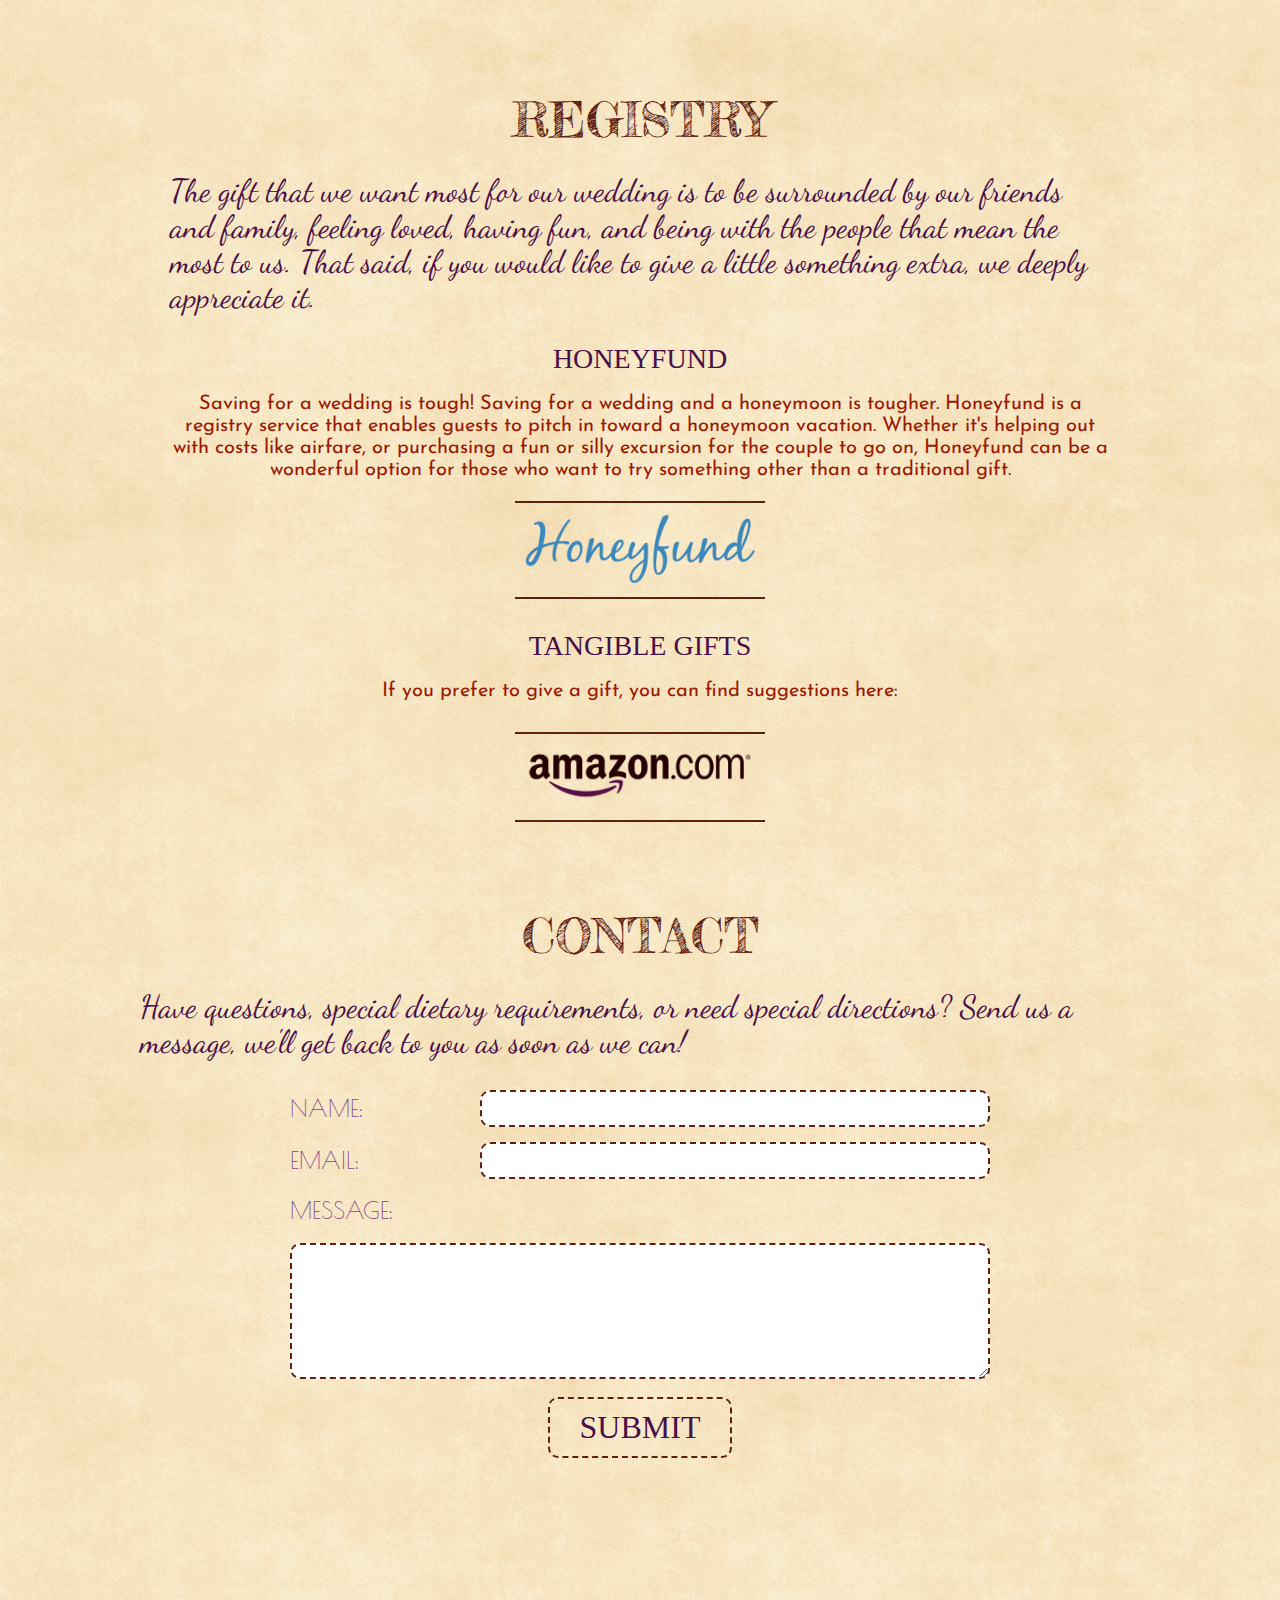
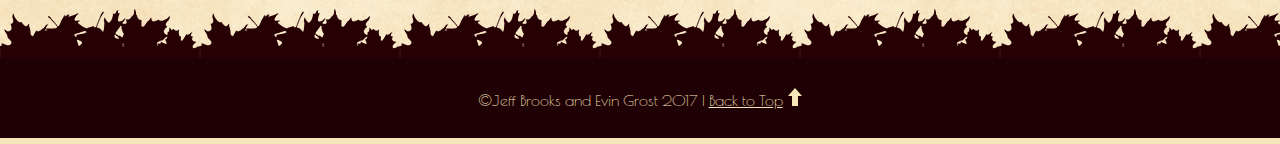
==== commit a02b70e9: "Site ready for live." ====
--- a/index.html
+++ b/index.html
@@ -203,7 +203,7 @@
 
 		</div>
 
-		<div class="rsvp l-rsvp" id="rsvp">
+		<div class="l-rsvp" id="rsvp">
 
 			<h1>RSVP</h1>
 
--- a/style.css
+++ b/style.css
@@ -105,6 +105,12 @@
 
   .l-header__text {
     min-height: 695px; } }
+@media (min-width: 768px) and (hover: hover) {
+  .l-burger svg {
+    width: 50px; }
+
+  .l-header__text {
+    min-height: 585px; } }
 @media (min-width: 1024px) {
   .l-header__text {
     min-height: 575px; } }
@@ -151,6 +157,9 @@
     min-height: 775px;
     min-width: 35vw;
     padding-top: 110px; } }
+@media (min-width: 768px) and (hover: hover) {
+  .l-navigation ul {
+    padding-top: 65px; } }
 @media (min-width: 1024px) {
   .l-burger {
     display: none; }
@@ -313,11 +322,32 @@
   .l-radio span::after {
     left: -12px;
     width: 14px;
-    height: 14px; } }
-@media (min-width: 1024px) {
+    height: 14px; }
+
+  .l-radio label {
+    padding-left: 25px; } }
+@media (min-width: 768px) and (hover: hover) {
   input[type="text"],
   input[type="email"] {
-    width: 60%;
+    width: 75%;
+    padding: 5px 10px; }
+
+  form span {
+    width: 25%; }
+
+  .l-radio span::before {
+    left: -12px;
+    width: 20px;
+    height: 20px; }
+
+  .l-radio span::after {
+    left: -7px;
+    width: 10px;
+    height: 10px; } }
+@media (min-width: 1024px) {
+  input[type="text"],
+  input[type="email"] {
+    width: 75%;
     padding: 6px 10px; }
 
   textarea {
@@ -367,6 +397,9 @@
 
   .l-icon {
     max-width: 50px; } }
+@media (min-width: 768px) and (hover: hover) {
+  .l-icon {
+    max-width: 30px; } }
 @media (min-width: 1024px) {
   .l-details ul {
     align-items: stretch; }
@@ -394,6 +427,9 @@
 @media (hover: hover) {
   .l-rsvp {
     margin: 60px 0px; } }
+@media (min-width: 768px) and (hover: hover) {
+  .l-rsvp {
+    margin: 80px 0px; } }
 @media (min-width: 1024px) {
   .l-rsvp {
     max-width: 800px;
@@ -410,6 +446,10 @@
 @media (hover: hover) {
   .l-contact form {
     margin: 20px 0px; } }
+@media (min-width: 768px) and (hover: hover) {
+  .l-contact {
+    max-width: 768px;
+    margin: 0px auto; } }
 @media (min-width: 1024px) {
   .l-contact {
     max-width: 800px;
@@ -476,6 +516,18 @@
   .l-registry__links a {
     max-width: 60%;
     padding: 15px 8px; } }
+@media (min-width: 768px) and (hover: hover) {
+  .l-registry {
+    margin: 80px 0px; }
+
+  .l-registry .l-honeyfund__button {
+    margin: 10px 0px 40px;
+    max-width: 250px; }
+
+  .l-registry__links a {
+    max-width: 250px;
+    padding: 15px 8px;
+    margin: 10px 0px 0px; } }
 @media (min-width: 1024px) {
   .l-registry {
     max-width: 800px;
@@ -529,6 +581,12 @@
 
   .logo h1 span {
     font-size: 88px; } }
+@media (min-width: 768px) and (hover: hover) {
+  .logo {
+    font-size: 24px; }
+
+  .logo h1 span {
+    font-size: 58px; } }
 @media (min-width: 1024px) {
   .header {
     background-size: 100%; }
@@ -581,6 +639,9 @@
 @media (min-width: 768px) {
   .navigation ul {
     font-size: 38px; } }
+@media (min-width: 768px) and (hover: hover) {
+  .navigation ul {
+    font-size: 24px; } }
 @media (min-width: 1024px) {
   .border--top {
     border-top: none; }
@@ -669,6 +730,21 @@
 
   .content p.accent {
     font-size: 4.5vw; } }
+@media (min-width: 768px) and (hover: hover) {
+  .content h1 {
+    font-size: 36px; }
+
+  .content h2 {
+    font-size: 32px; }
+
+  .content p {
+    font-size: 20px; }
+
+  .content p.accent {
+    font-size: 28px; }
+
+  .content span {
+    font-size: 24px; } }
 @media (min-width: 1024px) {
   body {
     background-color: #f7e6b9;
@@ -800,7 +876,35 @@
   input[type="submit"] {
     border: 4px dashed #5e2010;
     border-radius: 15px;
-    font-size: 54px; } }
+    font-size: 54px; }
+
+  input[type="submit"] {
+    border: 2px dashed #5e2010;
+    border-radius: 10px;
+    font-size: 32px;
+    padding: 10px 30px; } }
+@media (min-width: 768px) and (hover: hover) {
+  input[type="text"],
+  input[type="email"],
+  textarea {
+    border-radius: 10px;
+    border: 2px dashed #5e2010;
+    font-size: 24px; }
+
+  input[type="text"]:focus,
+  input[type="email"]:focus,
+  textarea:focus {
+    border: 2px solid #5e2010; }
+
+  .radio span {
+    font-size: 28px; }
+
+  .radio span::before {
+    border: 2px solid #5e2010;
+    border-radius: 4px; }
+
+  .radio span::after {
+    border-radius: 2px; } }
 @media (min-width: 1024px) {
   form {
     font-size: 18px; }
@@ -857,6 +961,10 @@
 
   .details p.accent {
     text-align: center; } }
+@media (min-width: 768px) and (hover: hover) {
+  .details ul li {
+    border: 2px dashed #491048;
+    border-radius: 10px; } }
 @media (min-width: 1024px) {
   .details ul li {
     border: 2px dashed #491048;
@@ -894,6 +1002,14 @@
   .registry__links a {
     border-top: 3px solid #5e2010;
     border-bottom: 3px solid #5e2010; } }
+@media (min-width: 768px) and (hover: hover) {
+  .registry .honeyfund__button {
+    border-top: 2px solid #5e2010;
+    border-bottom: 2px solid #5e2010; }
+
+  .registry__links a {
+    border-top: 2px solid #5e2010;
+    border-bottom: 2px solid #5e2010; } }
 @media (min-width: 1024px) {
   .registry .honeyfund__button {
     border-top: 2px solid #5e2010;
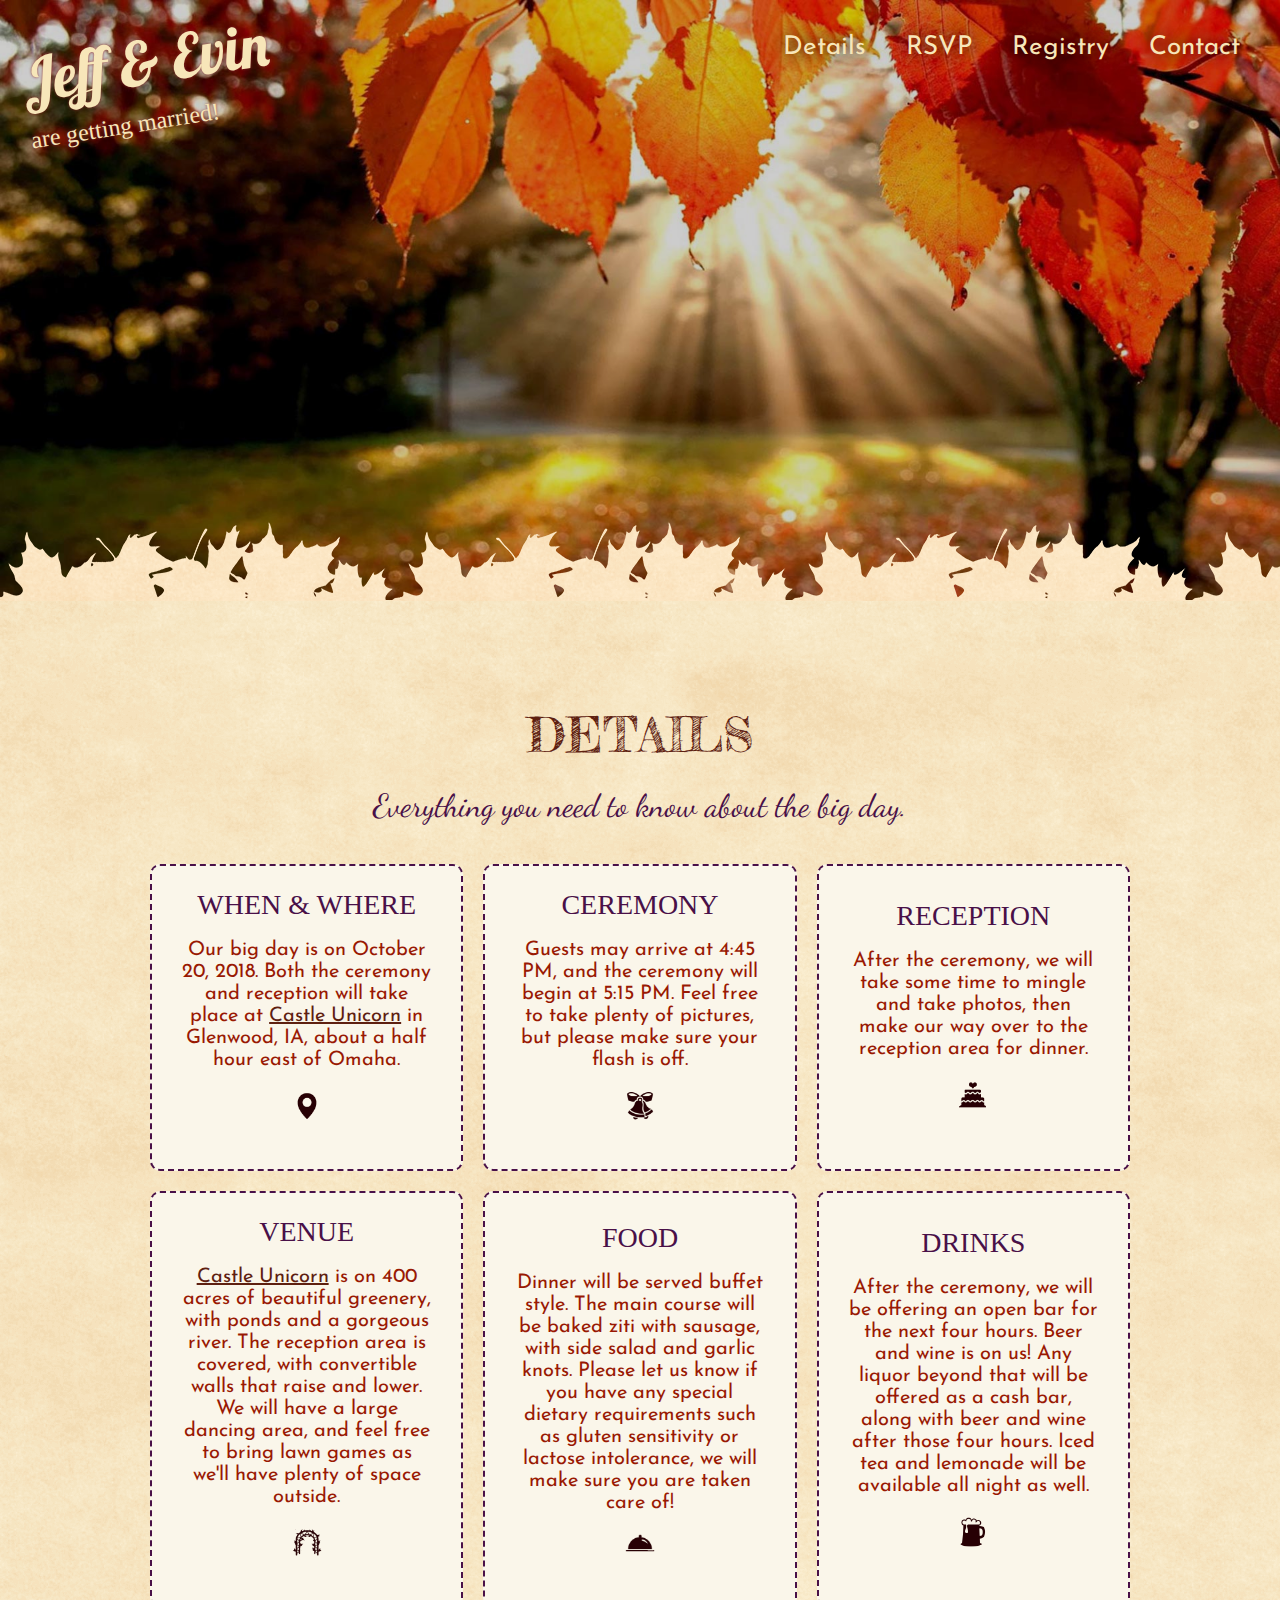
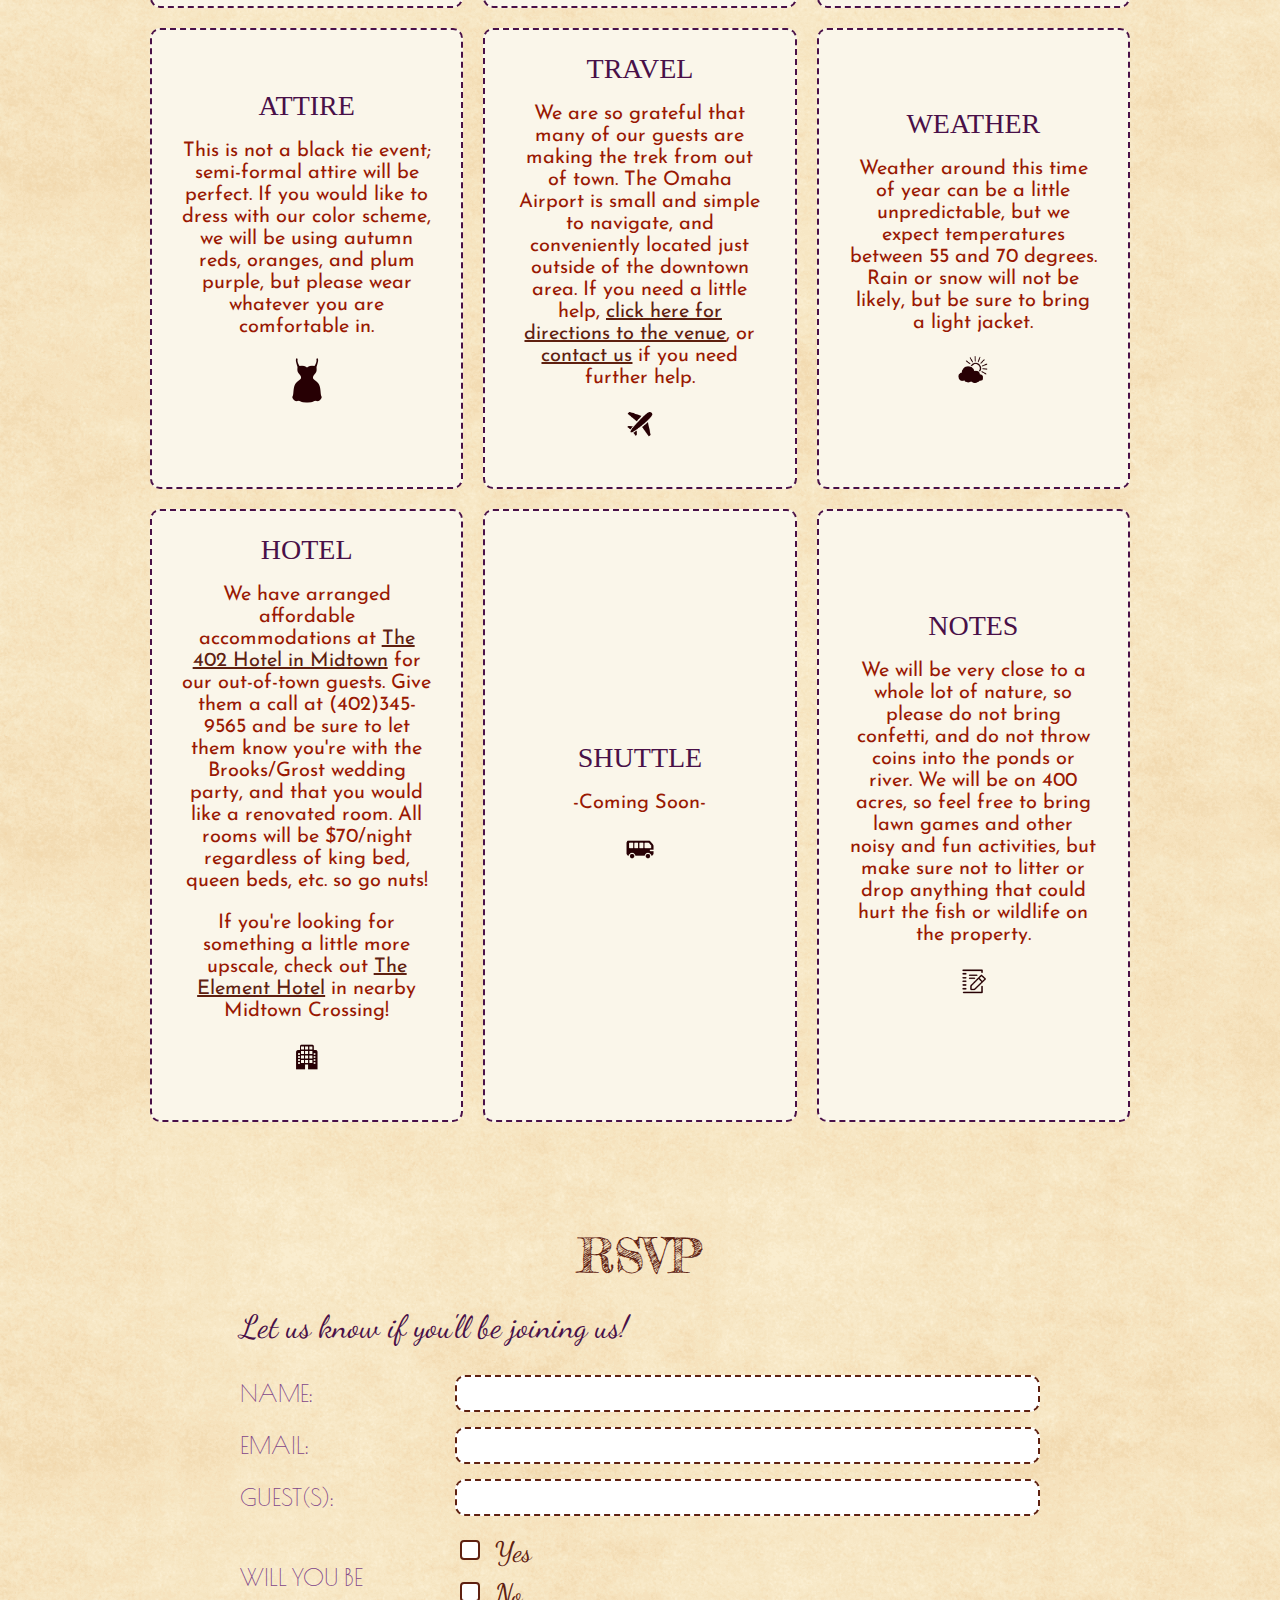
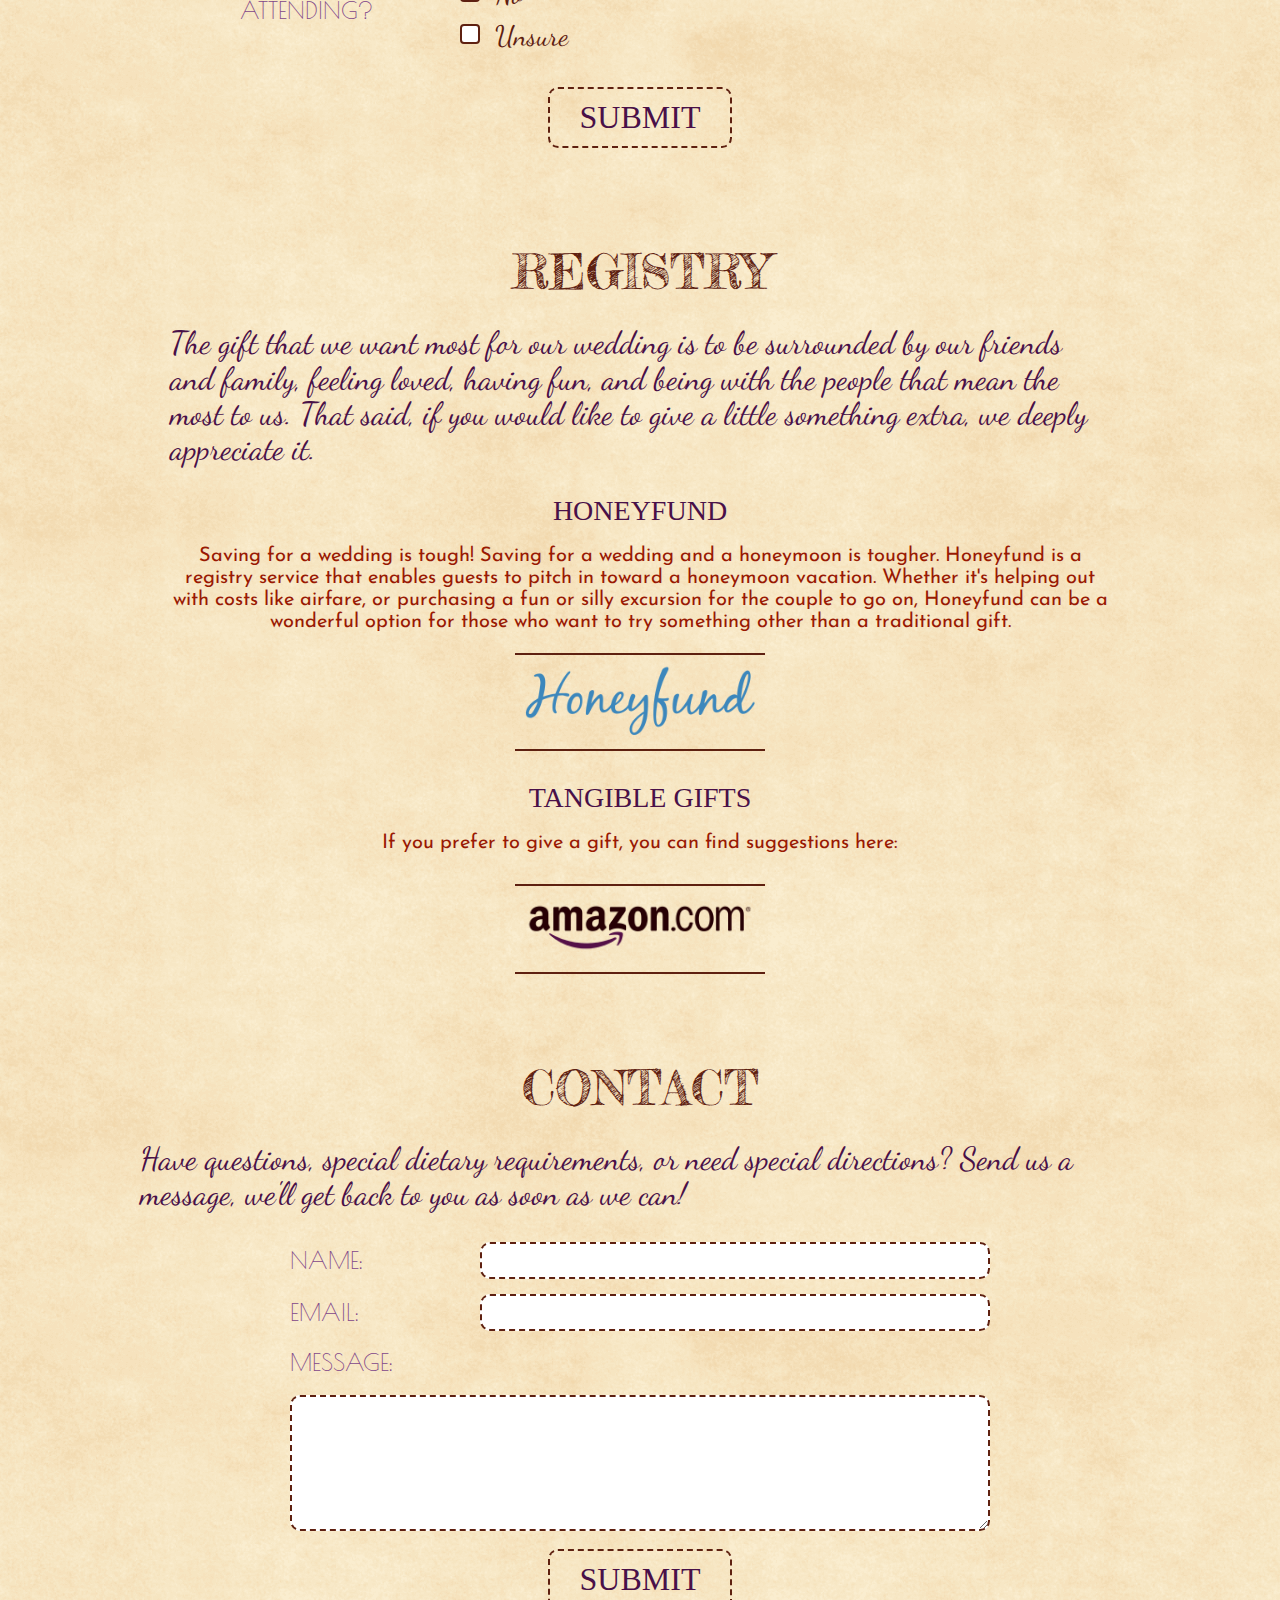
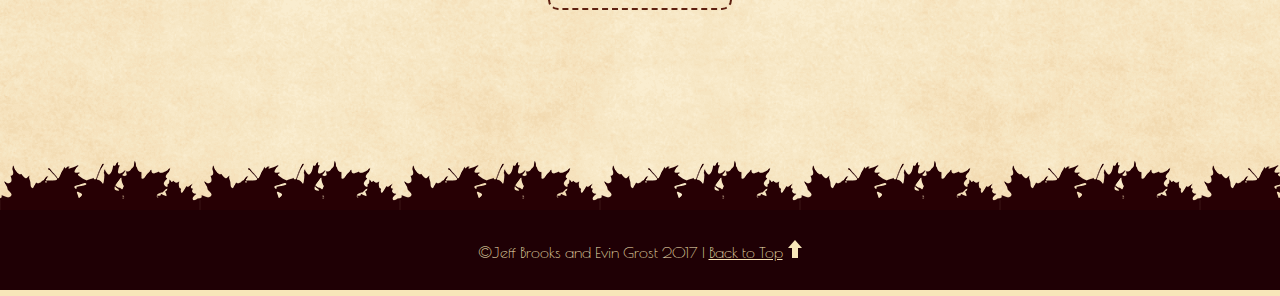
==== commit 6abad414: "Adding hotel info." ====
--- a/index.html
+++ b/index.html
@@ -1,6 +1,15 @@
 <!DOCTYPE html>
 <html>
 <head>
+	<!-- Global site tag (gtag.js) - Google Analytics -->
+	<script async src="https://www.googletagmanager.com/gtag/js?id=UA-20351209-3"></script>
+	<script>
+	  window.dataLayer = window.dataLayer || [];
+	  function gtag(){dataLayer.push(arguments);}
+	  gtag('js', new Date());
+
+	  gtag('config', 'UA-20351209-3');
+	</script>
 
 	<title>Jeff and Evin are Getting Married!</title>
 
@@ -172,7 +181,9 @@
 				<li>
 					<h2>Hotel</h2>
 
-					<p>-Coming Soon-</p>
+					<p>We have arranged affordable accommodations at <a href="https://www.402hotel.com/">The 402 Hotel in Midtown</a> for our out-of-town guests. Give them a call at (402)345-9565 and be sure to let them know you're with the Brooks/Grost wedding party, and that you would like a renovated room. All rooms will be $70/night regardless of king bed, queen beds, etc. so go nuts!</p>
+
+					<p>If you're looking for something a little more upscale, check out <a href="http://www.elementomahamidtowncrossing.com/">The Element Hotel</a> in nearby Midtown Crossing!</p>
 
 					<div class="icon l-icon">
 						<img src="assets/images/icon_hotel.png">
--- a/style.css
+++ b/style.css
@@ -847,7 +847,11 @@
     border: 2px dashed #5e2010;
     border-radius: 10px;
     font-size: 32px;
-    padding: 10px 30px; } }
+    padding: 10px 30px; }
+
+  input[type="submit"]:focus {
+    border: 2px solid #5e2010;
+    outline: none; } }
 @media (max-width: 400px) {
   .rsvp form span {
     font-size: 6vw; } }
@@ -882,7 +886,11 @@
     border: 2px dashed #5e2010;
     border-radius: 10px;
     font-size: 32px;
-    padding: 10px 30px; } }
+    padding: 10px 30px; }
+
+  input[type="submit"]:focus {
+    border: 2px solid #5e2010;
+    outline: none; } }
 @media (min-width: 768px) and (hover: hover) {
   input[type="text"],
   input[type="email"],
@@ -930,21 +938,23 @@
     background-color: #491048; }
 
   input[type="submit"] {
+    border: 2px dashed #5e2010;
+    border-radius: 10px;
+    font-size: 32px;
     transition: all 0.5s ease; }
 
   input[type="submit"]:hover {
     color: #991903; }
 
+  input[type="submit"]:focus {
+    border: 2px solid #5e2010;
+    outline: none; }
+
   .radio span::before {
     border: 2px solid #5e2010; }
 
   .radio span::after {
-    border-radius: 2px; }
-
-  input[type="submit"] {
-    border: 2px dashed #5e2010;
-    border-radius: 10px;
-    font-size: 32px; } }
+    border-radius: 2px; } }
 .details ul li {
   background-color: #faf6ea;
   border: 6px dashed #491048;
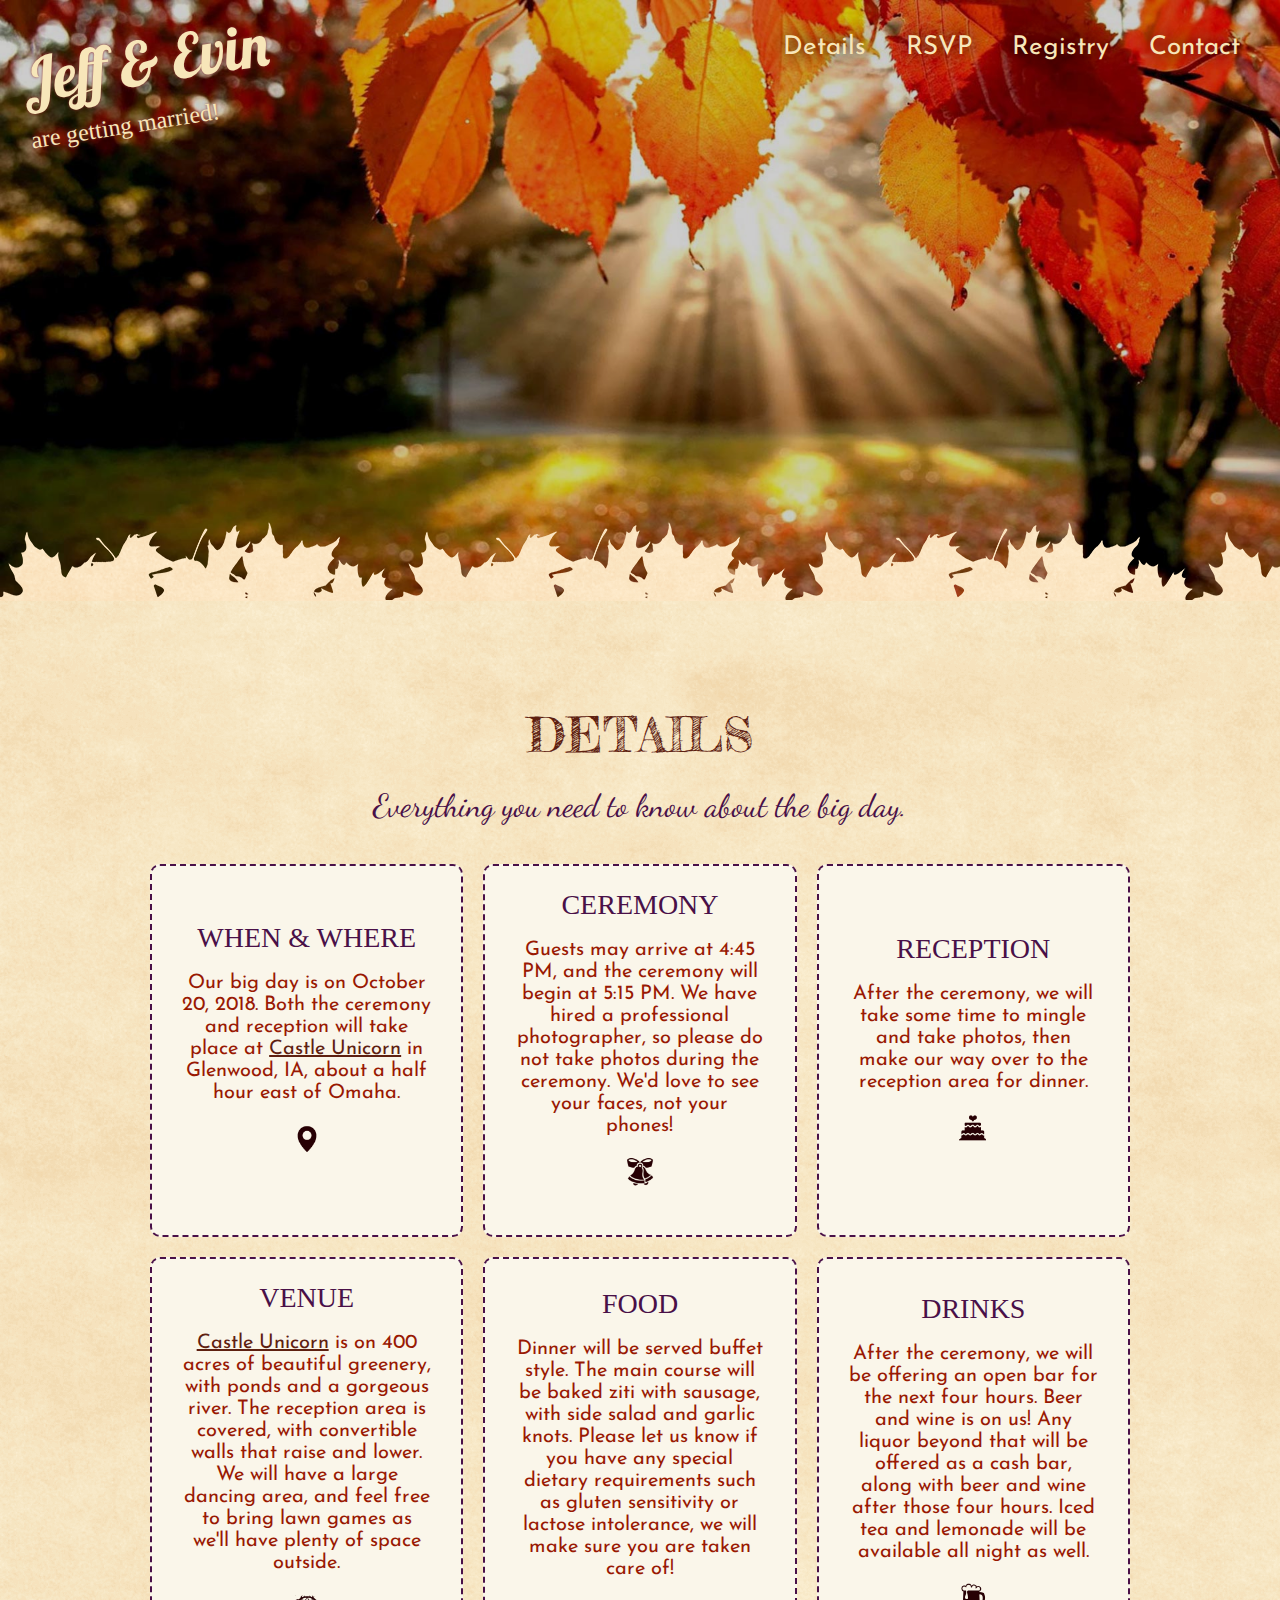
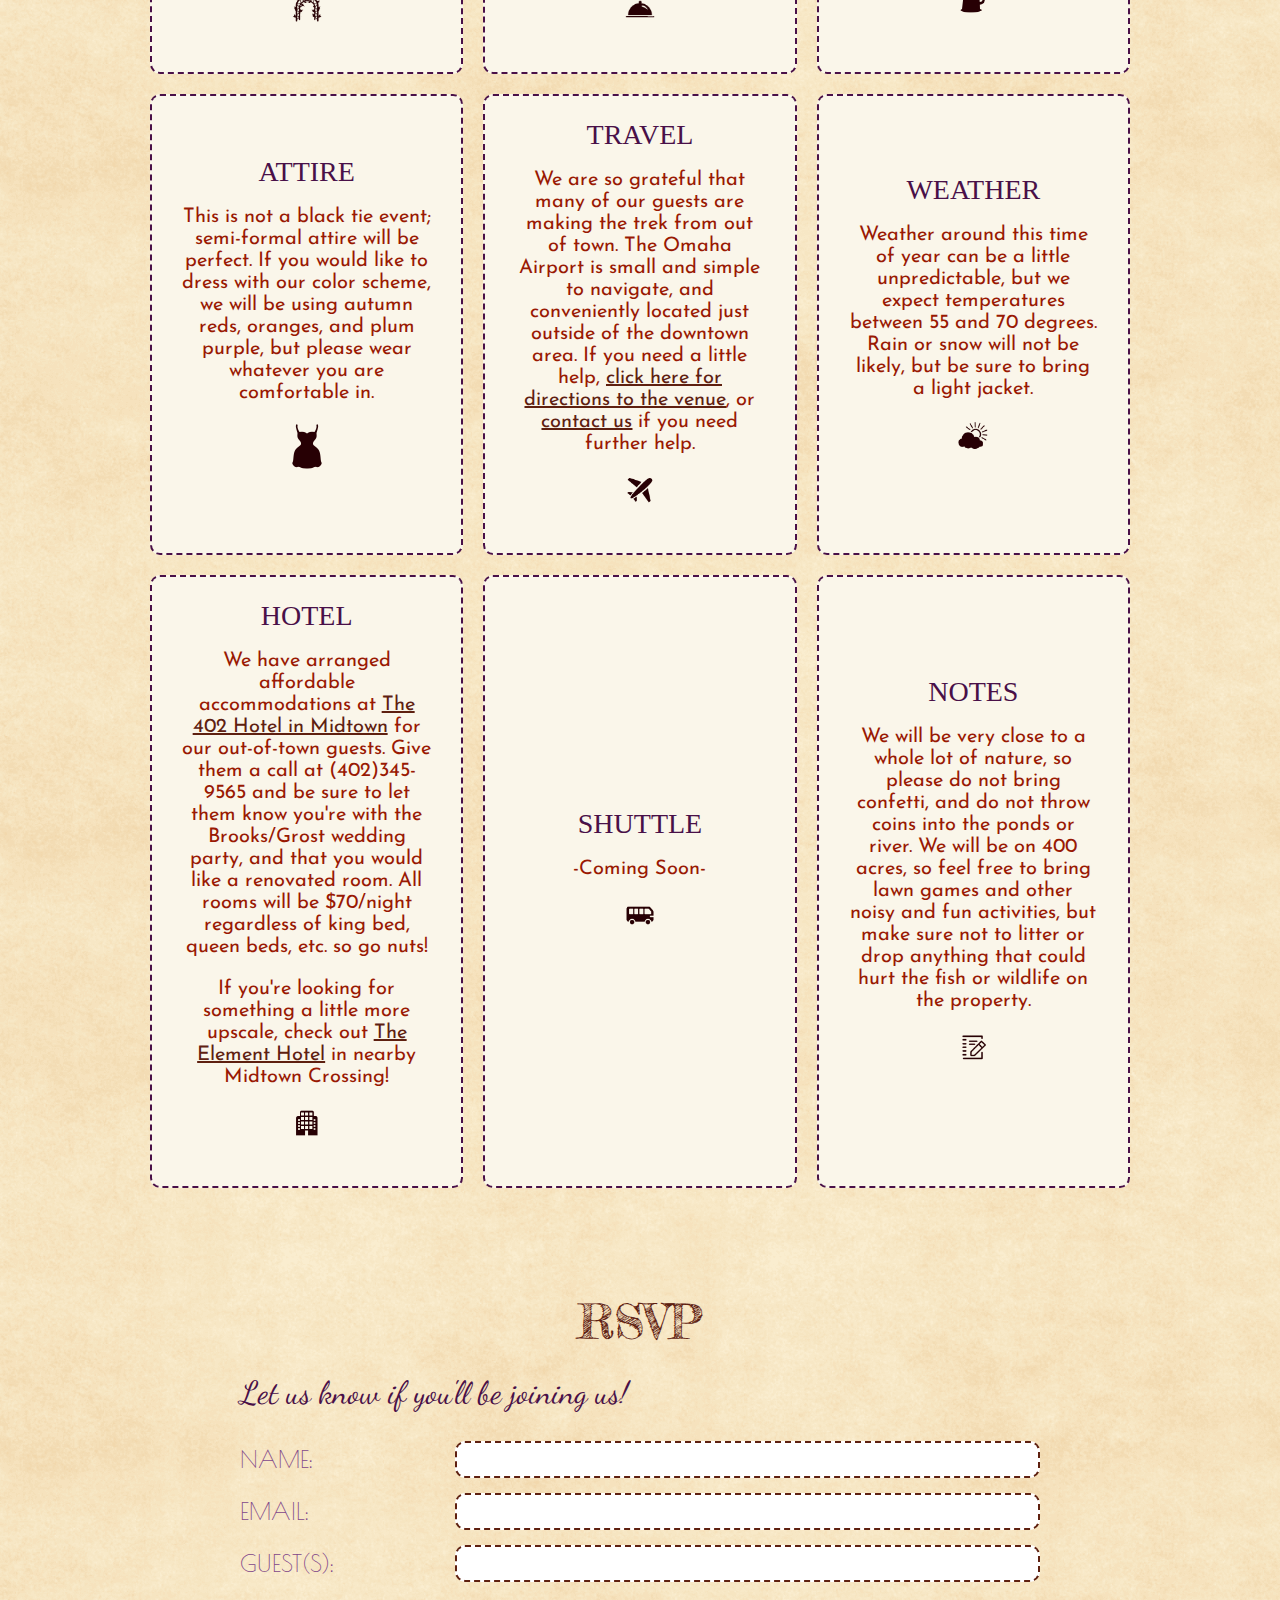
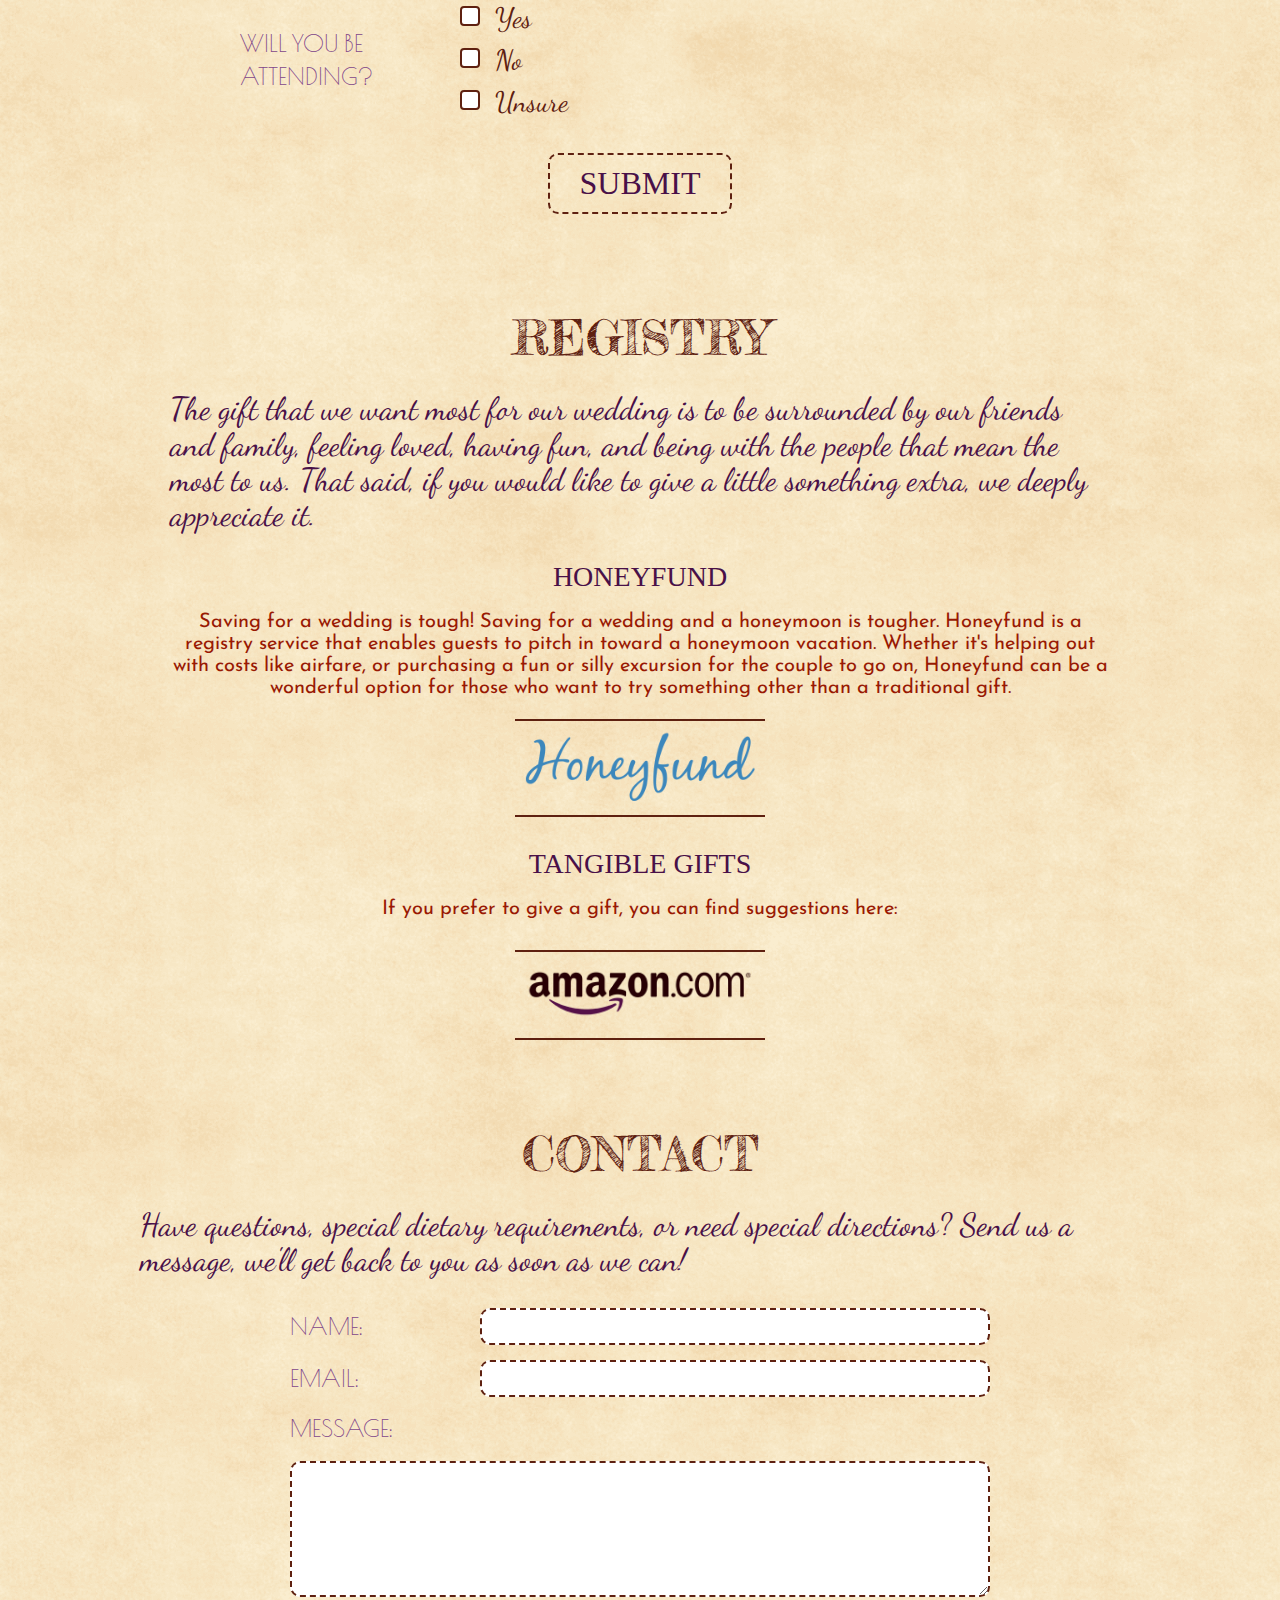
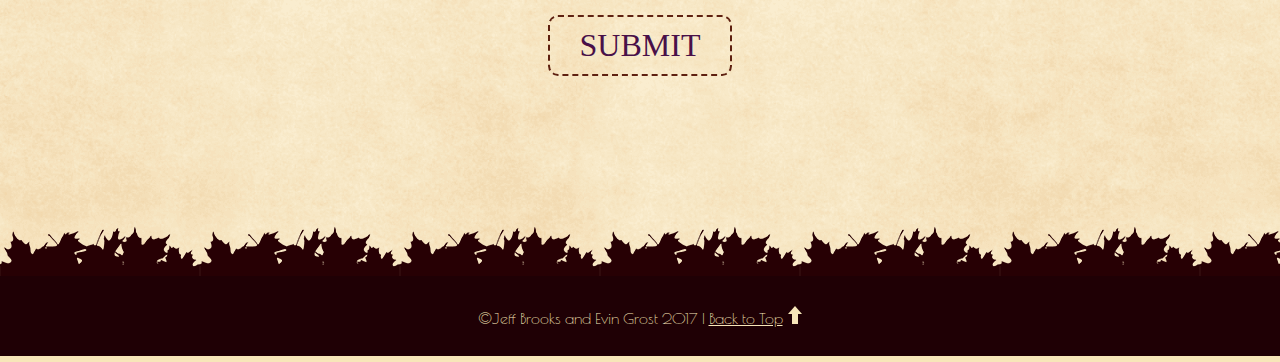
==== commit 92f595b6: "Tweaking info and links." ====
--- a/index.html
+++ b/index.html
@@ -101,7 +101,7 @@
 				<li>
 					<h2>Ceremony</h2>
 
-					<p>Guests may arrive at 4:45 PM, and the ceremony will begin at 5:15 PM. Feel free to take plenty of pictures, but please make sure your flash is off.</p>
+					<p>Guests may arrive at 4:45 PM, and the ceremony will begin at 5:15 PM. We have hired a professional photographer, so please do not take photos during the ceremony. We'd love to see your faces, not your phones!</p>
 
 					<div class="icon l-icon">
 						<img src="assets/images/icon_ceremony.png">
@@ -181,9 +181,9 @@
 				<li>
 					<h2>Hotel</h2>
 
-					<p>We have arranged affordable accommodations at <a href="https://www.402hotel.com/">The 402 Hotel in Midtown</a> for our out-of-town guests. Give them a call at (402)345-9565 and be sure to let them know you're with the Brooks/Grost wedding party, and that you would like a renovated room. All rooms will be $70/night regardless of king bed, queen beds, etc. so go nuts!</p>
-
-					<p>If you're looking for something a little more upscale, check out <a href="http://www.elementomahamidtowncrossing.com/">The Element Hotel</a> in nearby Midtown Crossing!</p>
+					<p>We have arranged affordable accommodations at <a href="https://www.402hotel.com/" target="_blank">The 402 Hotel in Midtown</a> for our out-of-town guests. Give them a call at (402)345-9565 and be sure to let them know you're with the Brooks/Grost wedding party, and that you would like a renovated room. All rooms will be $70/night regardless of king bed, queen beds, etc. so go nuts!</p>
+
+					<p>If you're looking for something a little more upscale, check out <a href="http://www.elementomahamidtowncrossing.com/" target="_blank">The Element Hotel</a> in nearby Midtown Crossing!</p>
 
 					<div class="icon l-icon">
 						<img src="assets/images/icon_hotel.png">
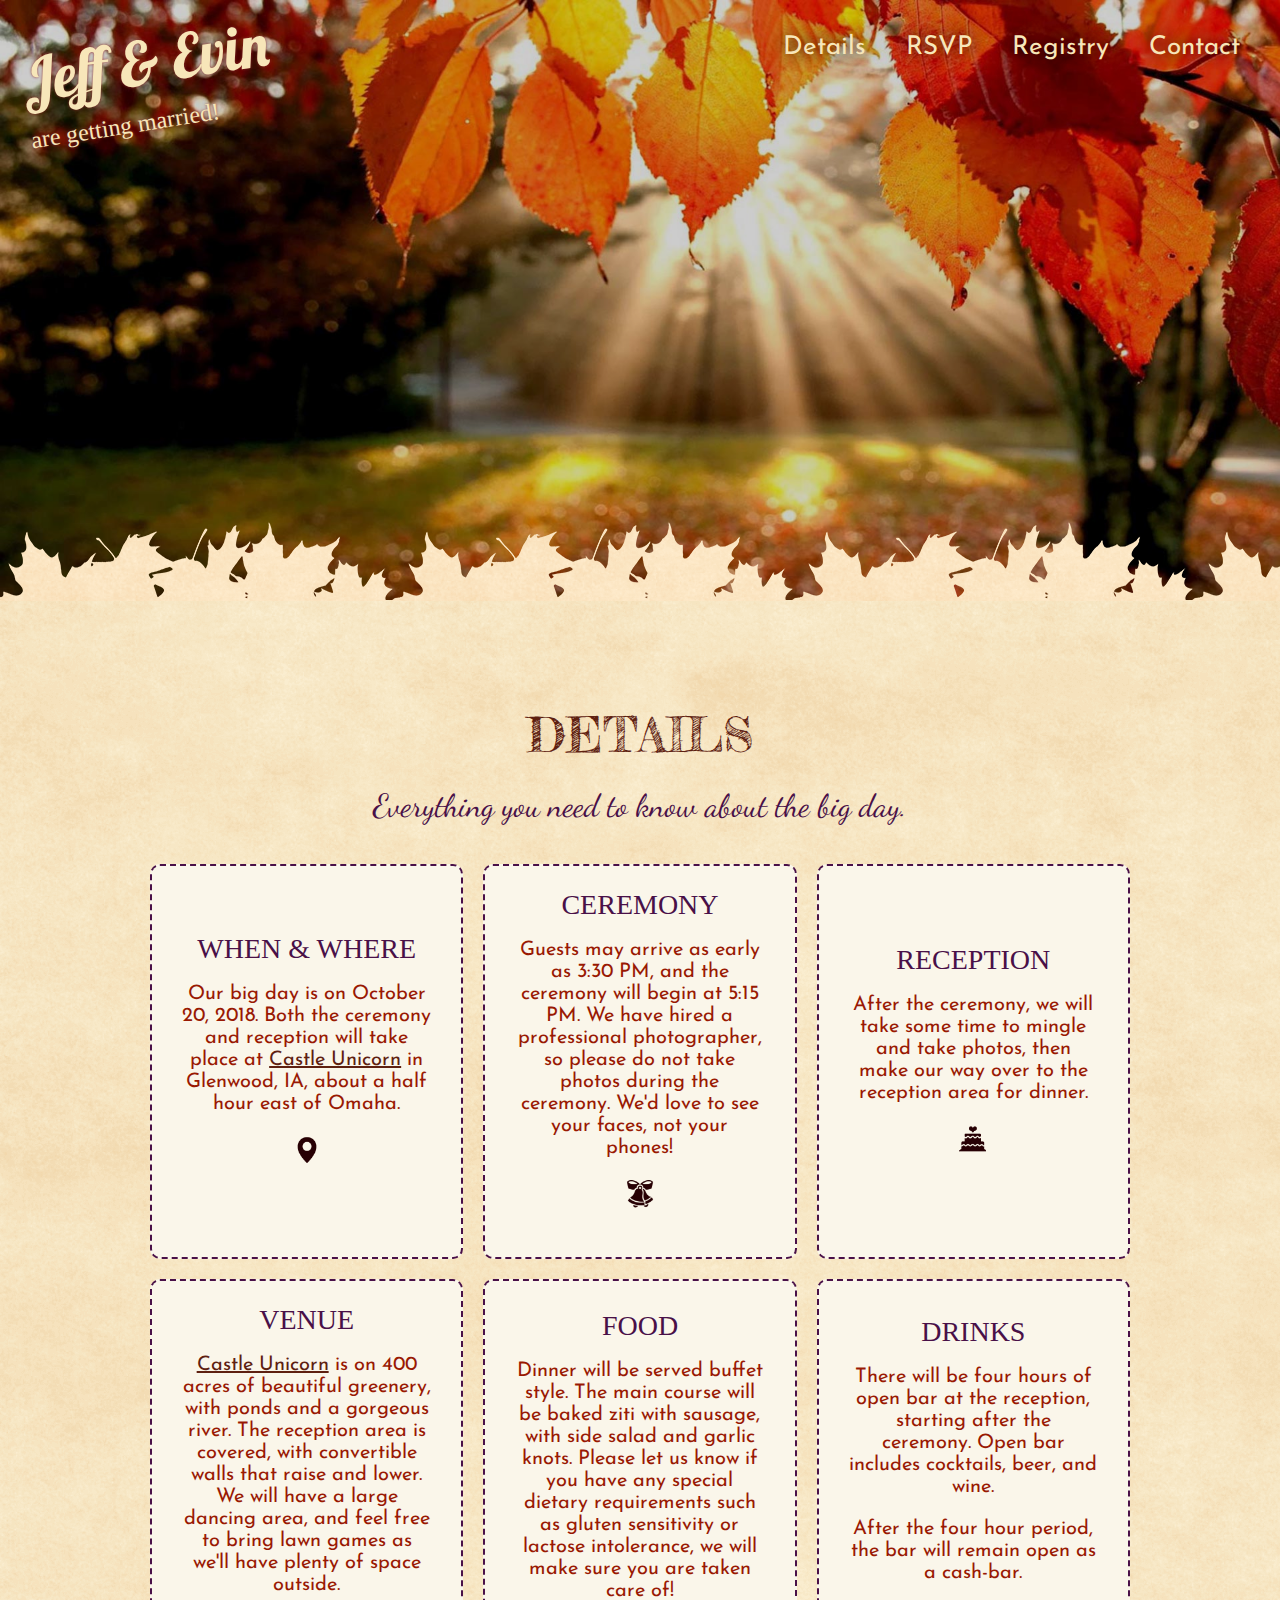
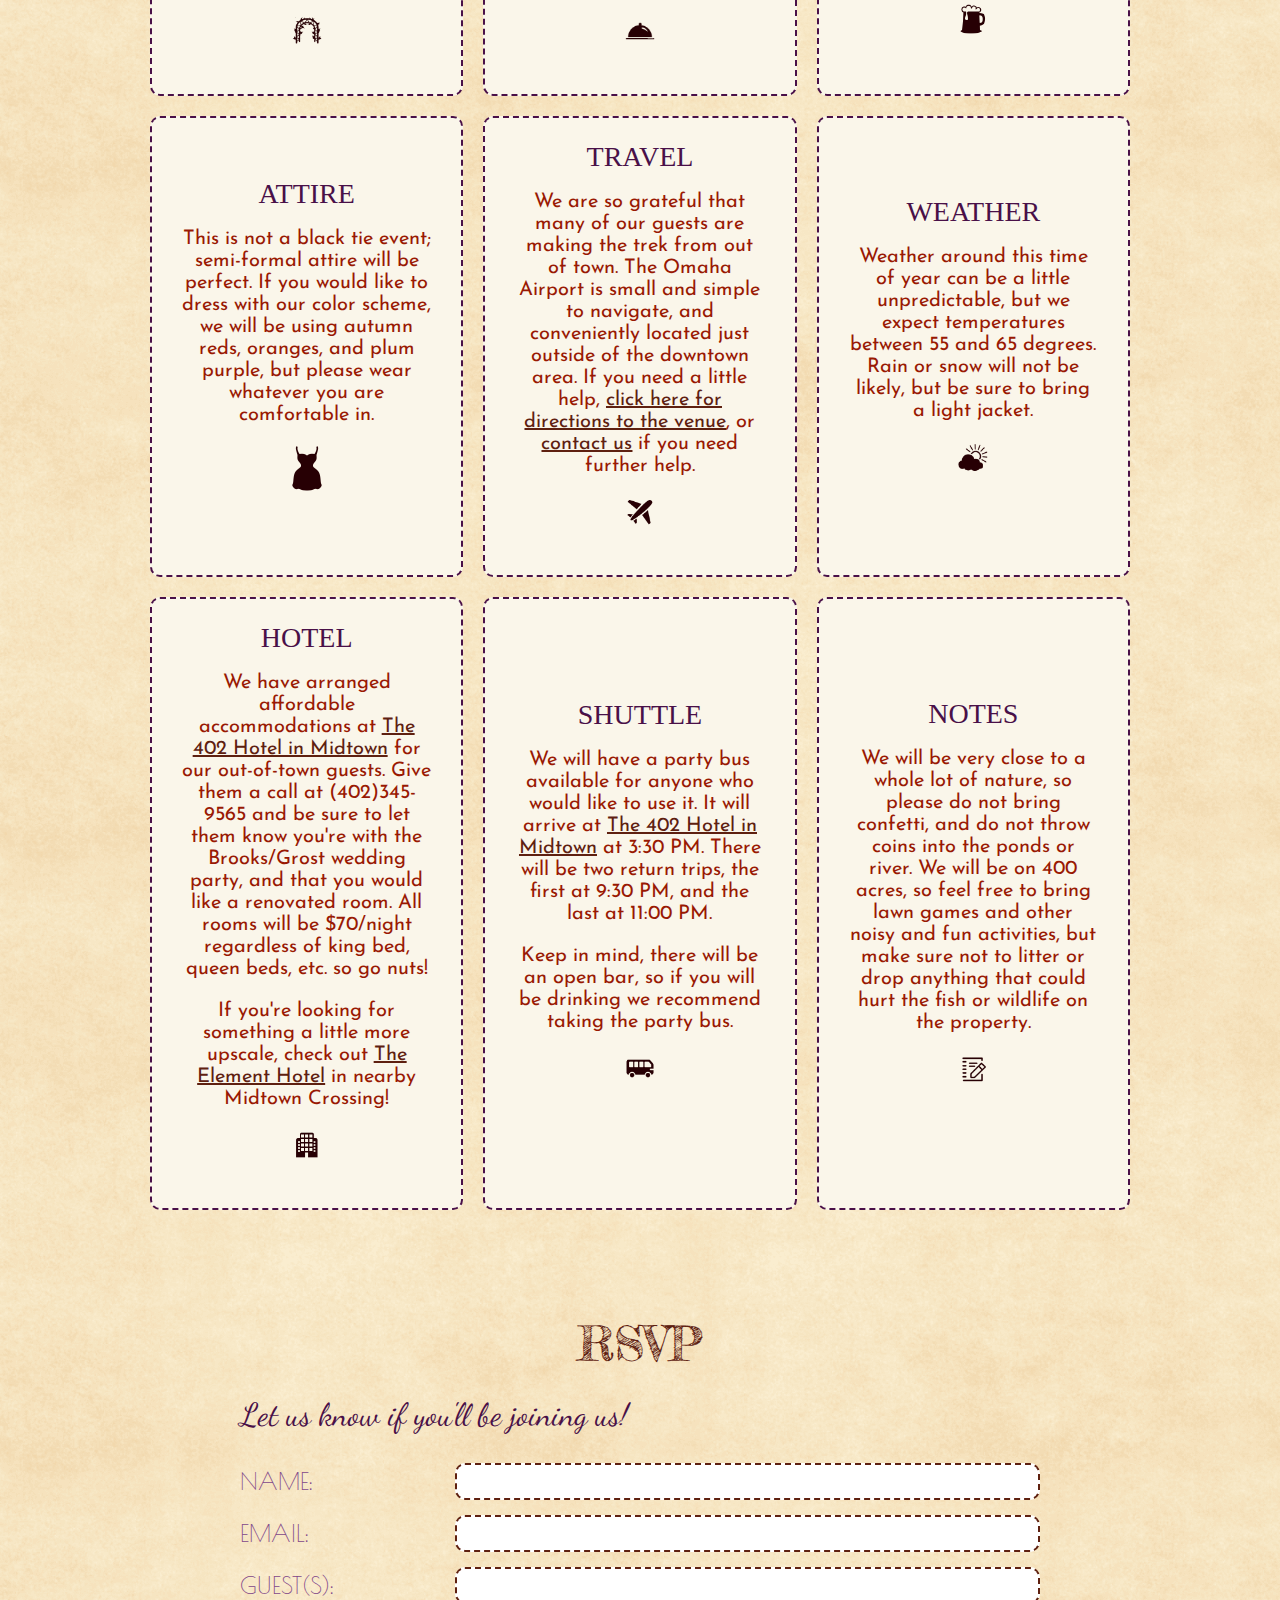
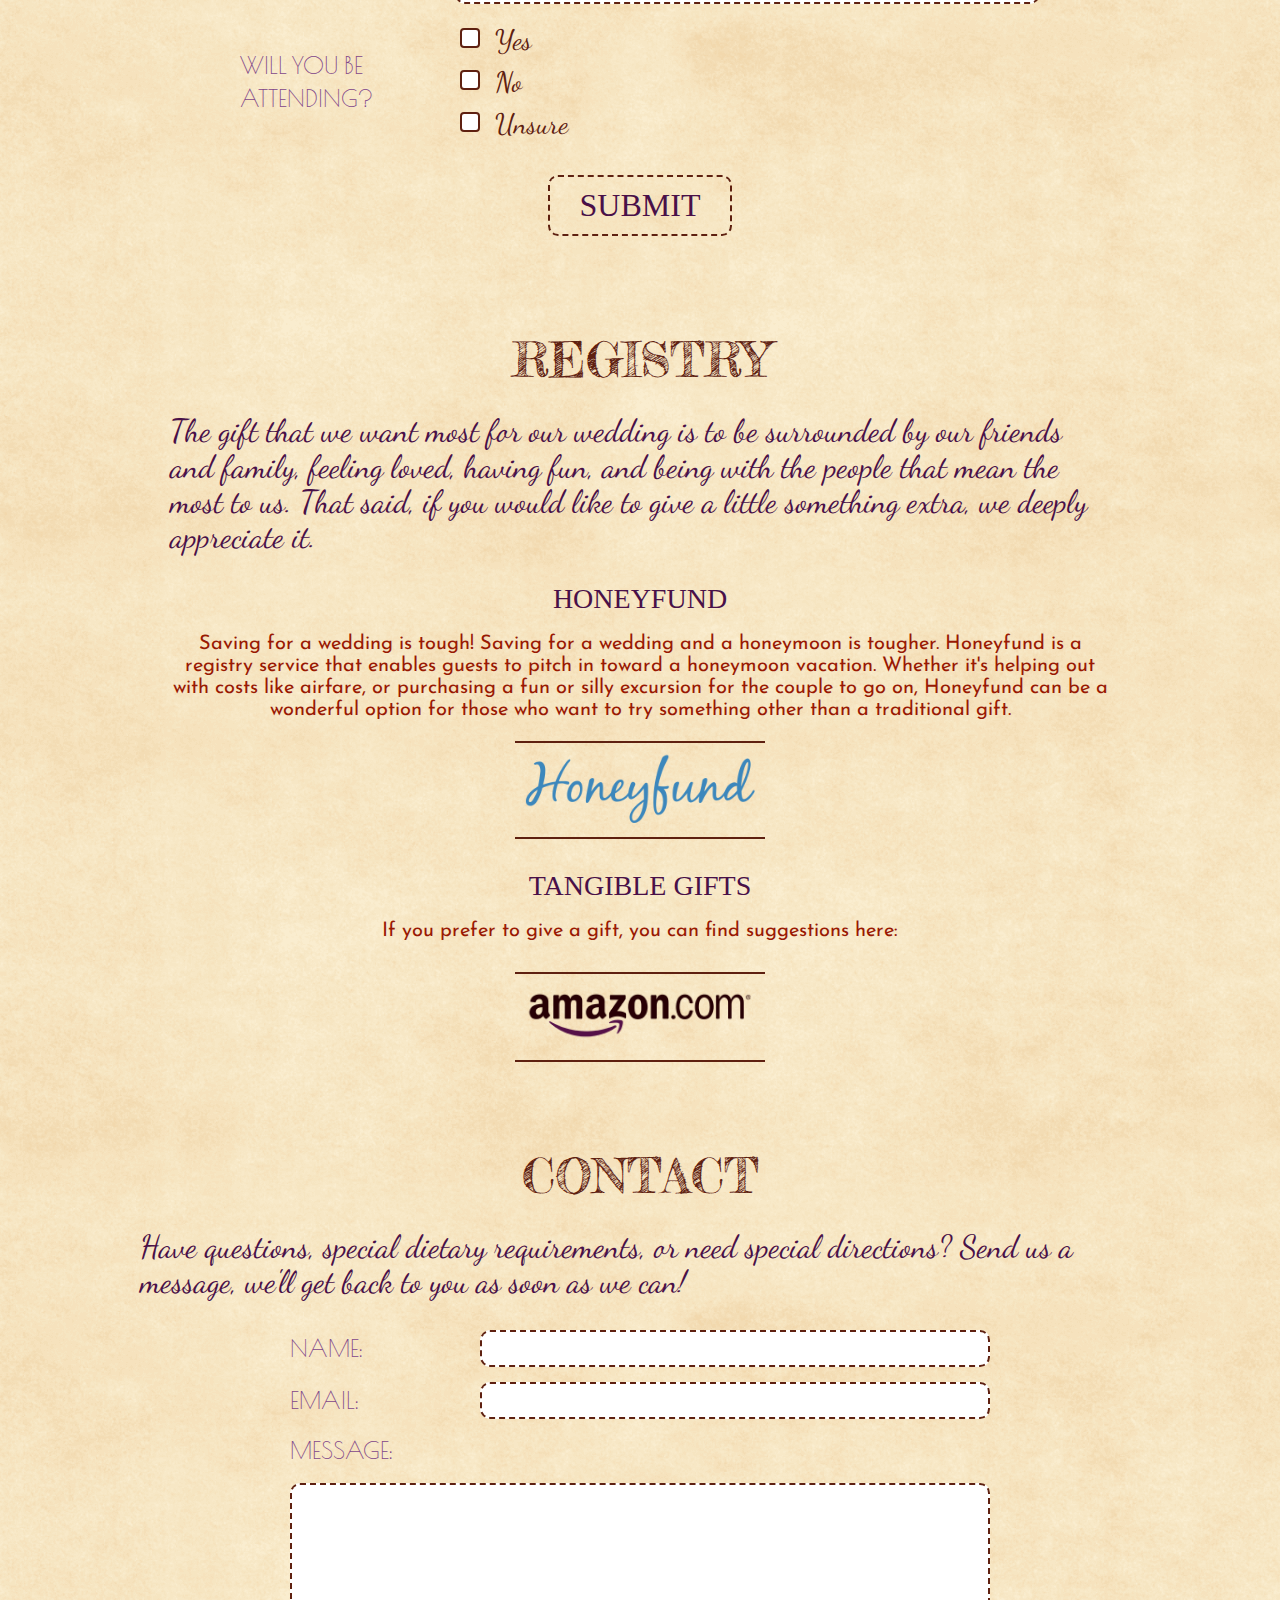
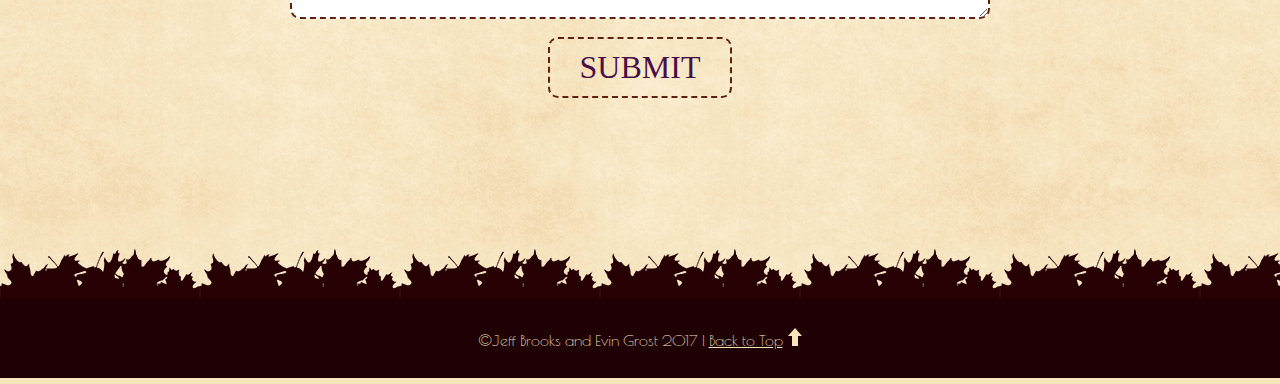
==== commit 4e31ed9b: "Update information." ====
--- a/index.html
+++ b/index.html
@@ -101,7 +101,7 @@
 				<li>
 					<h2>Ceremony</h2>
 
-					<p>Guests may arrive at 4:45 PM, and the ceremony will begin at 5:15 PM. We have hired a professional photographer, so please do not take photos during the ceremony. We'd love to see your faces, not your phones!</p>
+					<p>Guests may arrive as early as 3:30 PM, and the ceremony will begin at 5:15 PM. We have hired a professional photographer, so please do not take photos during the ceremony. We'd love to see your faces, not your phones!</p>
 
 					<div class="icon l-icon">
 						<img src="assets/images/icon_ceremony.png">
@@ -141,7 +141,7 @@
 				<li>
 					<h2>Drinks</h2>
 
-					<p>After the ceremony, we will be offering an open bar for the next four hours. Beer and wine is on us! Any liquor beyond that will be offered as a cash bar, along with beer and wine after those four hours. Iced tea and lemonade will be available all night as well.</p>
+					<p>There will be four hours of open bar at the reception, starting after the ceremony. Open bar includes cocktails, beer, and wine.</p><p>After the four hour period, the bar will remain open as a cash-bar.</p>
 
 					<div class="icon l-icon">
 						<img src="assets/images/icon_drinks.png">
@@ -171,7 +171,7 @@
 				<li>
 					<h2>Weather</h2>
 
-					<p>Weather around this time of year can be a little unpredictable, but we expect temperatures between 55 and 70 degrees. Rain or snow will not be likely, but be sure to bring a light jacket.</p>
+					<p>Weather around this time of year can be a little unpredictable, but we expect temperatures between 55 and 65 degrees. Rain or snow will not be likely, but be sure to bring a light jacket.</p>
 
 					<div class="icon l-icon">
 						<img src="assets/images/icon_weather.png">
@@ -193,8 +193,8 @@
 				<li>
 					<h2>Shuttle</h2>
 
-					<p>-Coming Soon-</p>
-
+					<p>We will have a party bus available for anyone who would like to use it. It will arrive at <a href="https://www.402hotel.com/" target="_blank">The 402 Hotel in Midtown</a> at 3:30 PM. There will be two return trips, the first at 9:30 PM, and the last at 11:00 PM.</p>
+					<p>Keep in mind, there will be an open bar, so if you will be drinking we recommend taking the party bus.</p>
 					<div class="icon l-icon">
 						<img src="assets/images/icon_shuttle.png">
 					</div>
